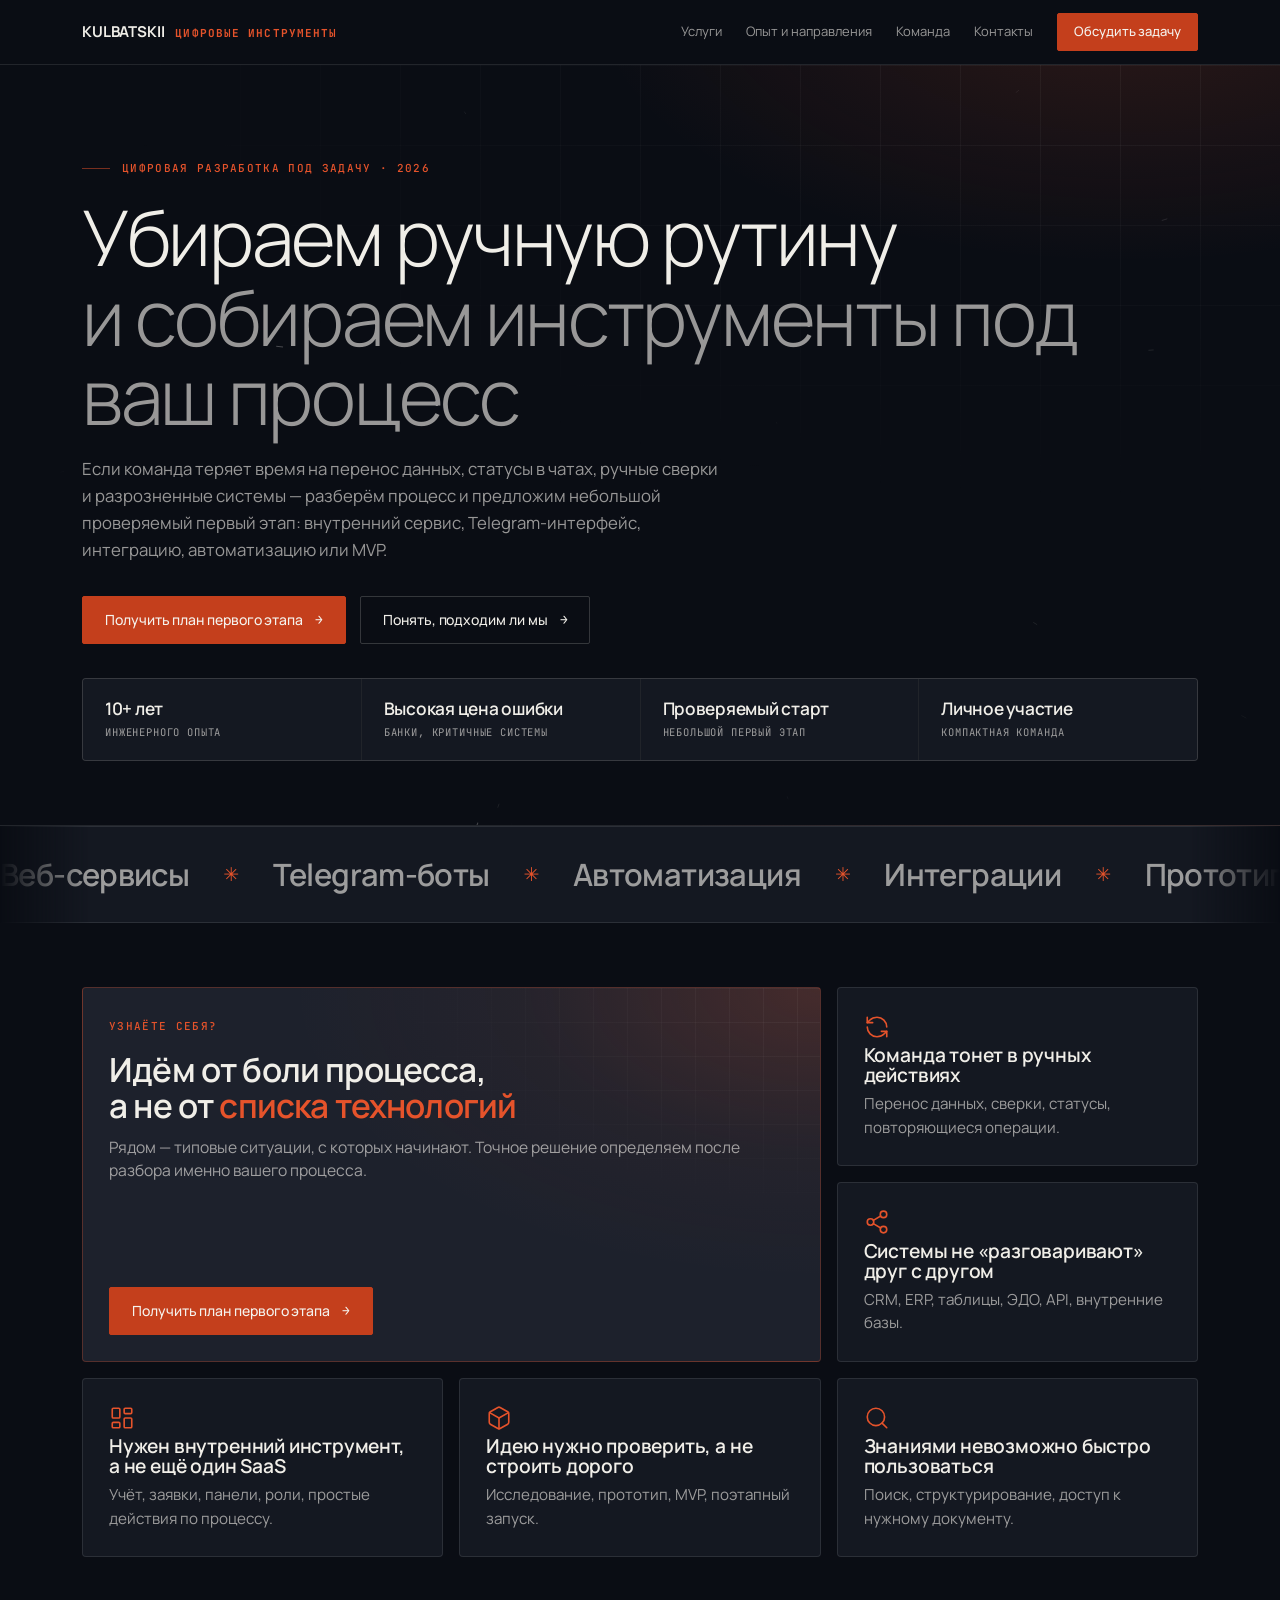
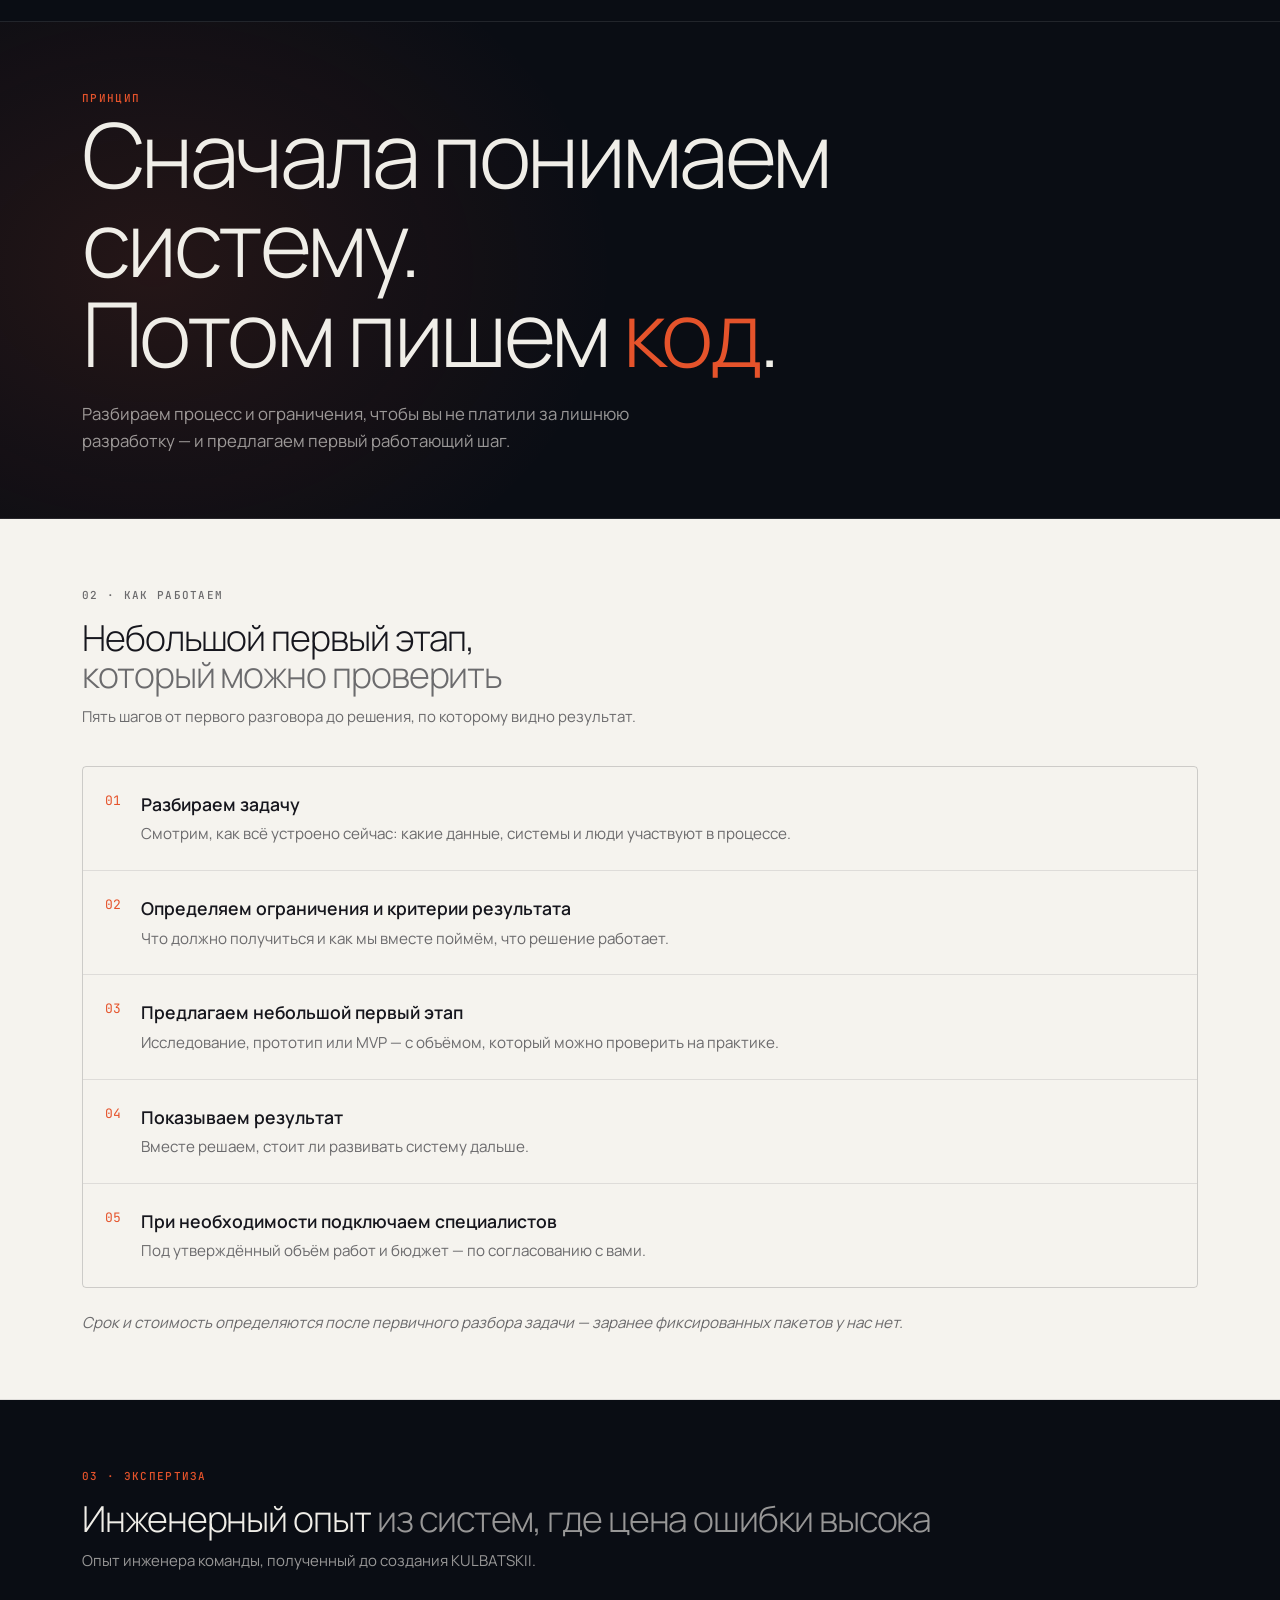
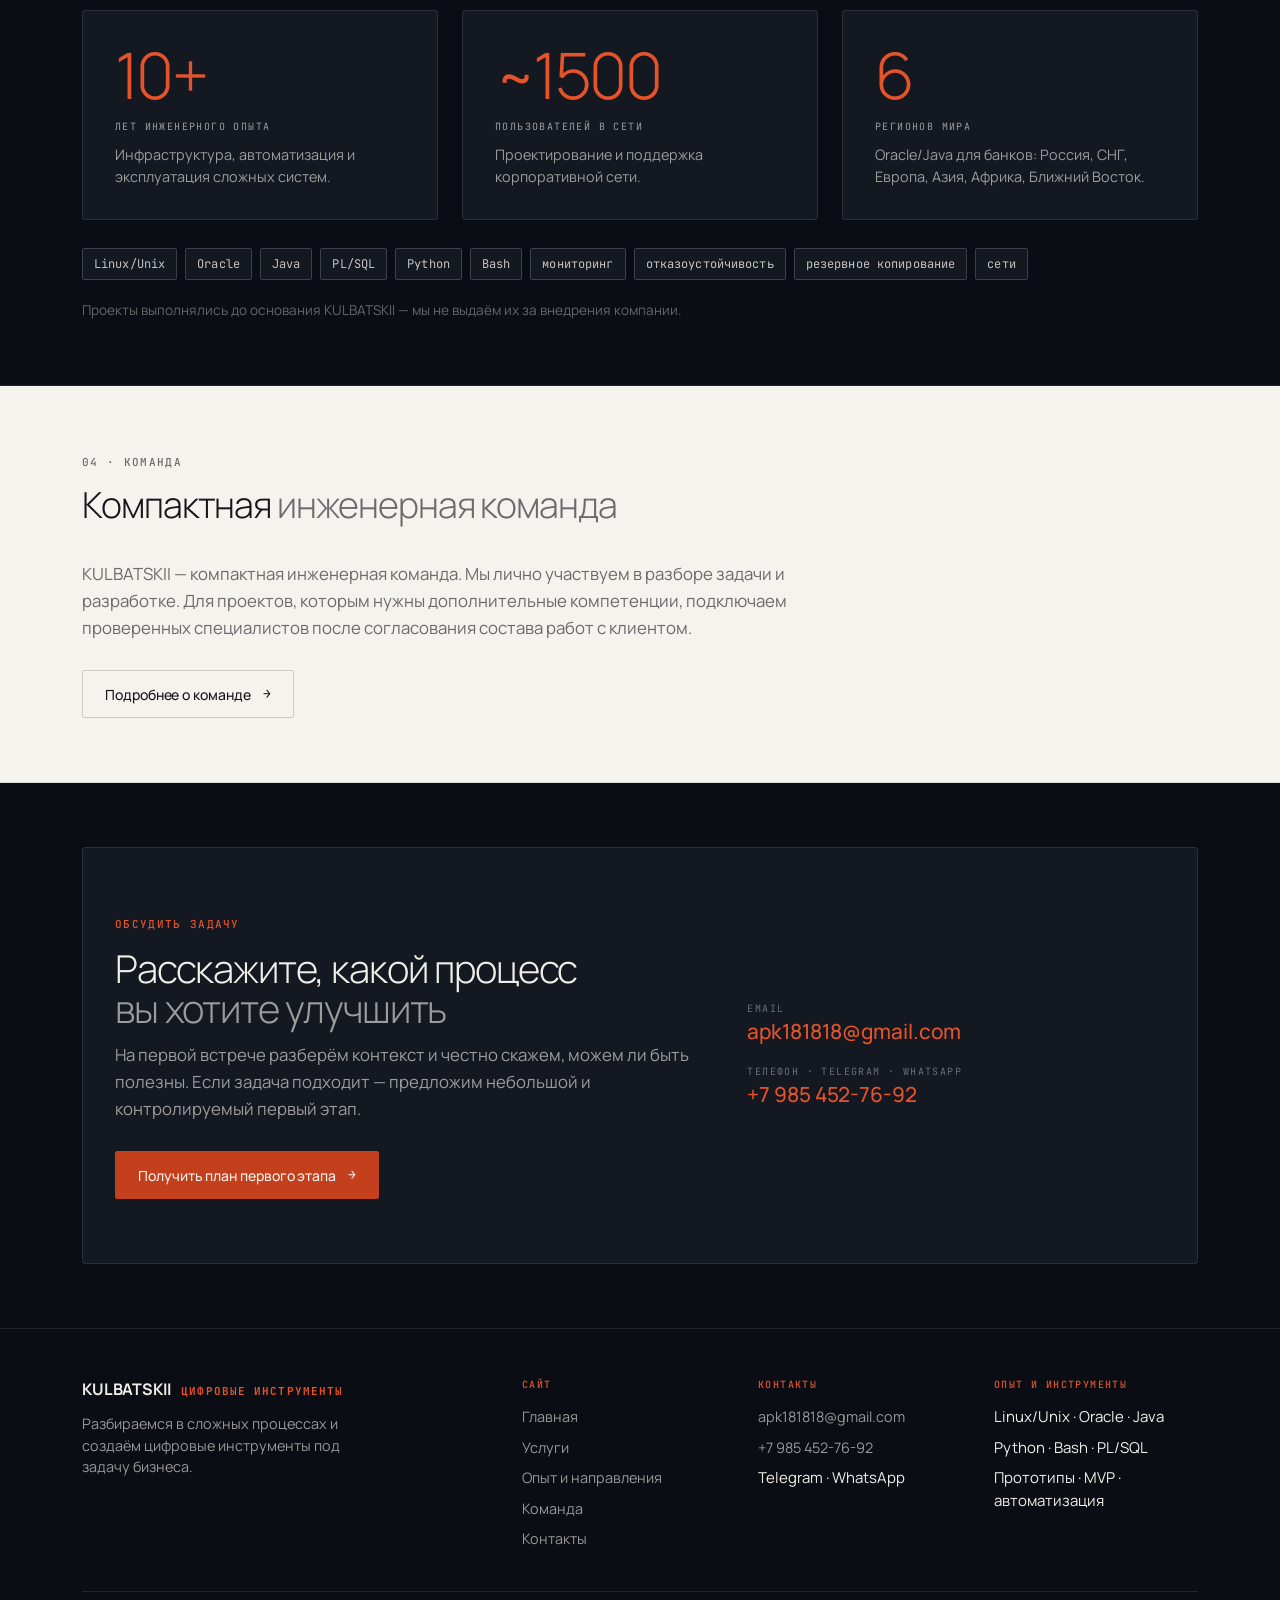
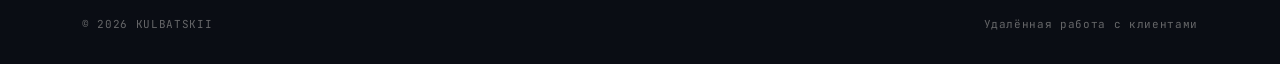
==== index.html @ ed7beef6 "Pain-first rewrite of home + guided contact form (report quick wins) Implements the "quick win" leve" ====
<!DOCTYPE html>
<html lang="ru">
<head>
<meta charset="UTF-8">
<meta name="viewport" content="width=device-width, initial-scale=1.0">
<link rel="icon" href="/favicon.svg" type="image/svg+xml">
<title>Главная · KULBATSKII</title>
<meta name="description" content="Разбираем сложные бизнес-процессы и создаём цифровые инструменты под задачу: веб-сервисы, боты, автоматизация, AI-функции. Начинаем с небольшого прототипа.">
<link rel="preconnect" href="https://fonts.googleapis.com">
<link rel="preconnect" href="https://fonts.gstatic.com" crossorigin>
<link href="https://fonts.googleapis.com/css2?family=Manrope:wght@200;300;400;500;600;700;800&family=JetBrains+Mono:wght@400;500;600&display=swap" rel="stylesheet">
<link rel="stylesheet" href="/css/main.css">
</head>
<body>

<nav class="ds-nav">
  <div class="wrap">
    <a href="/" class="ds-brand">KULBATSKII <span>ЦИФРОВЫЕ ИНСТРУМЕНТЫ</span></a>
    <button class="ds-nav-toggle" type="button" aria-expanded="false" aria-controls="ds-nav-links" aria-label="Открыть меню">
      <span></span><span></span><span></span>
    </button>
    <div class="ds-nav-links" id="ds-nav-links">
      <a href="/services">Услуги</a>
      <a href="/experience">Опыт и направления</a>
      <a href="/team">Команда</a>
      <a href="/contact">Контакты</a>
      <a href="/contact" class="btn btn-primary btn-sm no-arrow">Обсудить задачу</a>
    </div>
  </div>
</nav>

<main>

<header class="ds-hero">
  <div class="wrap">
    <span class="meta meta-line meta--accent">ЦИФРОВАЯ РАЗРАБОТКА ПОД ЗАДАЧУ · 2026</span>
    <h1 style="margin-top:20px;">Убираем ручную рутину<br><em>и собираем инструменты под ваш процесс</em></h1>
    <p class="lead" style="margin-top:20px;">Если команда теряет время на перенос данных, статусы в чатах, ручные сверки и разрозненные системы — разберём процесс и предложим небольшой проверяемый первый этап: внутренний сервис, Telegram-интерфейс, интеграцию, автоматизацию или MVP.</p>
    <div class="ds-demo" style="margin-top:32px;">
      <a class="btn btn-primary" href="/contact">Получить план первого этапа</a>
      <a class="btn btn-ghost" href="/experience">Понять, подходим ли мы</a>
    </div>
    <div class="proof-strip">
      <div class="proof-item"><strong>10+ лет</strong><span>инженерного опыта</span></div>
      <div class="proof-item"><strong>Высокая цена ошибки</strong><span>банки, критичные системы</span></div>
      <div class="proof-item"><strong>Проверяемый старт</strong><span>небольшой первый этап</span></div>
      <div class="proof-item"><strong>Личное участие</strong><span>компактная команда</span></div>
    </div>
  </div>
</header>

<section class="marquee" aria-hidden="true">
  <div class="marquee-track">
    <span class="marquee-item">Веб-сервисы</span>
    <span class="marquee-item">Telegram-боты</span>
    <span class="marquee-item">Автоматизация</span>
    <span class="marquee-item">Интеграции</span>
    <span class="marquee-item">Прототипы</span>
    <span class="marquee-item">MVP</span>
    <span class="marquee-item">AI-функции</span>
    <span class="marquee-item">Поиск по данным</span>
    <span class="marquee-item">Веб-сервисы</span>
    <span class="marquee-item">Telegram-боты</span>
    <span class="marquee-item">Автоматизация</span>
    <span class="marquee-item">Интеграции</span>
    <span class="marquee-item">Прототипы</span>
    <span class="marquee-item">MVP</span>
    <span class="marquee-item">AI-функции</span>
    <span class="marquee-item">Поиск по данным</span>
  </div>
</section>

<section class="ds-block">
  <div class="wrap">
    <div class="bento">
      <div class="card card-feature bento-feature">
        <div>
          <span class="meta meta--accent">УЗНАЁТЕ СЕБЯ?</span>
          <h3 style="margin-top:16px;">Идём от боли процесса,<br>а не от <em>списка технологий</em></h3>
          <p class="card-lead">Рядом — типовые ситуации, с которых начинают. Точное решение определяем после разбора именно вашего процесса.</p>
        </div>
        <a class="btn btn-primary" href="/contact" style="align-self:flex-start;">Получить план первого этапа</a>
      </div>
      <div class="card">
        <span class="card-icon"><svg viewBox="0 0 24 24"><path d="M21 12a9 9 0 0 0-9-9 9.75 9.75 0 0 0-6.74 2.74L3 8"/><path d="M3 3v5h5"/><path d="M3 12a9 9 0 0 0 9 9 9.75 9.75 0 0 0 6.74-2.74L21 16"/><path d="M16 16h5v5"/></svg></span>
        <h3 style="margin:0 0 6px;">Команда тонет в ручных действиях</h3>
        <p style="color:var(--muted);font-size:.95rem;line-height:1.55;">Перенос данных, сверки, статусы, повторяющиеся операции.</p>
      </div>
      <div class="card">
        <span class="card-icon"><svg viewBox="0 0 24 24"><circle cx="18" cy="5" r="3"/><circle cx="6" cy="12" r="3"/><circle cx="18" cy="19" r="3"/><line x1="8.59" x2="15.42" y1="13.51" y2="17.49"/><line x1="15.41" x2="8.59" y1="6.51" y2="10.49"/></svg></span>
        <h3 style="margin:0 0 6px;">Системы не «разговаривают» друг с другом</h3>
        <p style="color:var(--muted);font-size:.95rem;line-height:1.55;">CRM, ERP, таблицы, ЭДО, API, внутренние базы.</p>
      </div>
      <div class="card">
        <span class="card-icon"><svg viewBox="0 0 24 24"><rect width="7" height="9" x="3" y="3" rx="1"/><rect width="7" height="5" x="14" y="3" rx="1"/><rect width="7" height="9" x="14" y="12" rx="1"/><rect width="7" height="5" x="3" y="16" rx="1"/></svg></span>
        <h3 style="margin:0 0 6px;">Нужен внутренний инструмент, а не ещё один SaaS</h3>
        <p style="color:var(--muted);font-size:.95rem;line-height:1.55;">Учёт, заявки, панели, роли, простые действия по процессу.</p>
      </div>
      <div class="card">
        <span class="card-icon"><svg viewBox="0 0 24 24"><path d="M21 8a2 2 0 0 0-1-1.73l-7-4a2 2 0 0 0-2 0l-7 4A2 2 0 0 0 3 8v8a2 2 0 0 0 1 1.73l7 4a2 2 0 0 0 2 0l7-4A2 2 0 0 0 21 16Z"/><path d="m3.3 7 8.7 5 8.7-5"/><path d="M12 22V12"/></svg></span>
        <h3 style="margin:0 0 6px;">Идею нужно проверить, а не строить дорого</h3>
        <p style="color:var(--muted);font-size:.95rem;line-height:1.55;">Исследование, прототип, MVP, поэтапный запуск.</p>
      </div>
      <div class="card">
        <span class="card-icon"><svg viewBox="0 0 24 24"><circle cx="11" cy="11" r="8"/><path d="m21 21-4.3-4.3"/></svg></span>
        <h3 style="margin:0 0 6px;">Знаниями невозможно быстро пользоваться</h3>
        <p style="color:var(--muted);font-size:.95rem;line-height:1.55;">Поиск, структурирование, доступ к нужному документу.</p>
      </div>
    </div>
  </div>
</section>

<section class="ds-block statement">
  <div class="wrap">
    <span class="meta meta--accent">ПРИНЦИП</span>
    <h2>Сначала понимаем систему.<br>Потом пишем <em>код</em>.</h2>
    <p class="statement-sub">Разбираем процесс и ограничения, чтобы вы не платили за лишнюю разработку — и предлагаем первый работающий шаг.</p>
  </div>
</section>

<section class="ds-block section-paper">
  <div class="wrap">
    <div class="ds-block-head">
      <span class="meta meta--accent">02 · КАК РАБОТАЕМ</span>
      <h2>Небольшой первый этап,<br><em>который можно проверить</em></h2>
      <p>Пять шагов от первого разговора до решения, по которому видно результат.</p>
    </div>
    <div class="row-list">
      <div class="row row--desc">
        <span class="row-idx">01</span>
        <div class="row-body">
          <span class="row-title">Разбираем задачу</span>
          <span class="row-sub">Смотрим, как всё устроено сейчас: какие данные, системы и люди участвуют в процессе.</span>
        </div>
      </div>
      <div class="row row--desc">
        <span class="row-idx">02</span>
        <div class="row-body">
          <span class="row-title">Определяем ограничения и критерии результата</span>
          <span class="row-sub">Что должно получиться и как мы вместе поймём, что решение работает.</span>
        </div>
      </div>
      <div class="row row--desc">
        <span class="row-idx">03</span>
        <div class="row-body">
          <span class="row-title">Предлагаем небольшой первый этап</span>
          <span class="row-sub">Исследование, прототип или MVP — с объёмом, который можно проверить на практике.</span>
        </div>
      </div>
      <div class="row row--desc">
        <span class="row-idx">04</span>
        <div class="row-body">
          <span class="row-title">Показываем результат</span>
          <span class="row-sub">Вместе решаем, стоит ли развивать систему дальше.</span>
        </div>
      </div>
      <div class="row row--desc">
        <span class="row-idx">05</span>
        <div class="row-body">
          <span class="row-title">При необходимости подключаем специалистов</span>
          <span class="row-sub">Под утверждённый объём работ и бюджет — по согласованию с вами.</span>
        </div>
      </div>
    </div>
    <p style="margin-top:24px;color:var(--muted-dark);font-size:.95rem;font-style:italic;">Срок и стоимость определяются после первичного разбора задачи — заранее фиксированных пакетов у нас нет.</p>
  </div>
</section>

<section class="ds-block" id="expertise">
  <div class="wrap">
    <div class="ds-block-head">
      <span class="meta meta--accent">03 · ЭКСПЕРТИЗА</span>
      <h2>Инженерный опыт <em>из систем, где цена ошибки высока</em></h2>
      <p>Опыт инженера команды, полученный до создания KULBATSKII.</p>
    </div>
    <div class="stat-grid">
      <div class="stat-card">
        <div class="stat-value">10+</div>
        <div class="stat-label">ЛЕТ ИНЖЕНЕРНОГО ОПЫТА</div>
        <div class="stat-desc">Инфраструктура, автоматизация и эксплуатация сложных систем.</div>
      </div>
      <div class="stat-card">
        <div class="stat-value">~1500</div>
        <div class="stat-label">ПОЛЬЗОВАТЕЛЕЙ В СЕТИ</div>
        <div class="stat-desc">Проектирование и поддержка корпоративной сети.</div>
      </div>
      <div class="stat-card">
        <div class="stat-value">6</div>
        <div class="stat-label">РЕГИОНОВ МИРА</div>
        <div class="stat-desc">Oracle/Java для банков: Россия, СНГ, Европа, Азия, Африка, Ближний Восток.</div>
      </div>
    </div>
    <div class="tags" style="margin-top:28px;">
      <span class="tag">Linux/Unix</span>
      <span class="tag">Oracle</span>
      <span class="tag">Java</span>
      <span class="tag">PL/SQL</span>
      <span class="tag">Python</span>
      <span class="tag">Bash</span>
      <span class="tag">мониторинг</span>
      <span class="tag">отказоустойчивость</span>
      <span class="tag">резервное копирование</span>
      <span class="tag">сети</span>
    </div>
    <p style="margin-top:20px;color:var(--faint);font-size:.85rem;">Проекты выполнялись до основания KULBATSKII — мы не выдаём их за внедрения компании.</p>
  </div>
</section>

<section class="ds-block section-paper">
  <div class="wrap">
    <div class="ds-block-head">
      <span class="meta meta--accent">04 · КОМАНДА</span>
      <h2>Компактная <em>инженерная команда</em></h2>
    </div>
    <p class="lead" style="color:var(--muted-dark);max-width:720px;">KULBATSKII — компактная инженерная команда. Мы лично участвуем в разборе задачи и разработке. Для проектов, которым нужны дополнительные компетенции, подключаем проверенных специалистов после согласования состава работ с клиентом.</p>
    <div class="ds-demo" style="margin-top:28px;">
      <a class="btn btn-ghost" href="/team">Подробнее о команде</a>
    </div>
  </div>
</section>

<section class="ds-block">
  <div class="wrap">
    <div class="cta-band">
      <div>
        <span class="meta meta--accent">ОБСУДИТЬ ЗАДАЧУ</span>
        <h2 style="margin-top:14px;">Расскажите, какой процесс<br><em>вы хотите улучшить</em></h2>
        <p class="lead" style="margin-top:14px;">На первой встрече разберём контекст и честно скажем, можем ли быть полезны. Если задача подходит — предложим небольшой и контролируемый первый этап.</p>
        <div class="ds-demo" style="margin-top:28px;">
          <a class="btn btn-primary" href="/contact">Получить план первого этапа</a>
        </div>
      </div>
      <div class="cta-contacts">
        <div>
          <div class="cta-contact-label">EMAIL</div>
          <a href="mailto:apk181818@gmail.com" class="cta-contact-value">apk181818@gmail.com</a>
        </div>
        <div>
          <div class="cta-contact-label">ТЕЛЕФОН · TELEGRAM · WHATSAPP</div>
          <a href="tel:+79854527692" class="cta-contact-value">+7 985 452-76-92</a>
        </div>
      </div>
    </div>
  </div>
</section>

</main>

<footer class="ds-foot">
  <div class="wrap">
    <div class="foot-grid">
      <div>
        <div class="foot-brand-name">KULBATSKII <span>ЦИФРОВЫЕ ИНСТРУМЕНТЫ</span></div>
        <p class="foot-tag">Разбираемся в сложных процессах и создаём цифровые инструменты под задачу бизнеса.</p>
      </div>
      <div class="foot-col">
        <h4>Сайт</h4>
        <ul>
          <li><a href="/">Главная</a></li>
          <li><a href="/services">Услуги</a></li>
          <li><a href="/experience">Опыт и направления</a></li>
          <li><a href="/team">Команда</a></li>
          <li><a href="/contact">Контакты</a></li>
        </ul>
      </div>
      <div class="foot-col">
        <h4>Контакты</h4>
        <ul>
          <li><a href="mailto:apk181818@gmail.com">apk181818@gmail.com</a></li>
          <li><a href="tel:+79854527692">+7 985 452-76-92</a></li>
          <li>Telegram · WhatsApp</li>
        </ul>
      </div>
      <div class="foot-col">
        <h4>Опыт и инструменты</h4>
        <ul>
          <li>Linux/Unix · Oracle · Java</li>
          <li>Python · Bash · PL/SQL</li>
          <li>Прототипы · MVP · автоматизация</li>
        </ul>
      </div>
    </div>
    <div class="foot-bottom">
      <span>© 2026 KULBATSKII</span>
      <span>Удалённая работа с клиентами</span>
    </div>
  </div>
</footer>

<script src="/nav.js" defer></script>
<script src="/fx.js" defer></script>
</body>
</html>
---- css/main.css ----
/* =============================================================
   KULBATSKII — корпоративный сайт
   Полностью на дизайн-системе. Манропе / Vermillion / Dark-first.
   ============================================================= */

/* ---------- TOKENS ---------- */
:root {
  --ink:#0a0d14; --ink-2:#141821; --ink-3:#1d212c; --ink-4:#252a37;
  --paper:#f5f3ee; --paper-2:#ebe8e1; --paper-3:#dfdcd4;
  --line:rgba(245,243,238,0.10); --line-strong:rgba(245,243,238,0.18); --line-faint:rgba(245,243,238,0.05);
  --paper-line:rgba(22,22,29,0.10); --paper-line-strong:rgba(22,22,29,0.18); --paper-line-faint:rgba(22,22,29,0.05);
  --text:#f0eee8; --text-dark:#16161d;
  --muted:rgba(240,238,232,0.62); --muted-dark:rgba(22,22,29,0.62);
  --faint:rgba(240,238,232,0.40); --faint-dark:rgba(22,22,29,0.42);
  --accent:#e5532b; --accent-soft:rgba(229,83,43,0.10); --accent-line:rgba(229,83,43,0.28); --accent-strong:#c43f1c; --accent-strong-2:#a73012;
  --success:#4ade80; --warn:#fbbf24; --crit:#ef4444; --info:#60a5fa;
  --font-display:'Manrope',system-ui,-apple-system,sans-serif;
  --font-body:'Manrope',system-ui,-apple-system,sans-serif;
  --font-mono:'JetBrains Mono',ui-monospace,Menlo,monospace;
  --wrap:1180px; --gutter:32px; --radius:2px; --radius-lg:4px;
}

/* ---------- BASE ---------- */
*,*::before,*::after{box-sizing:border-box;}
html{scroll-behavior:smooth;}
body{margin:0;font-family:var(--font-body);font-size:15px;line-height:1.5;background:var(--ink);color:var(--text);-webkit-font-smoothing:antialiased;text-rendering:optimizeLegibility;overflow-x:clip;}
.wrap{width:100%;max-width:var(--wrap);margin:0 auto;padding:0 var(--gutter);}
@media (max-width:760px){:root{--gutter:22px;}}
a{color:inherit;}

/* ---------- TYPOGRAPHY ---------- */
h1,h2,h3{font-family:var(--font-display);letter-spacing:-0.03em;line-height:1.04;margin:0;}
h1{font-weight:300;font-size:clamp(40px,6vw,84px);}
h2{font-weight:300;font-size:clamp(28px,3.5vw,48px);}
h3{font-weight:600;font-size:1.2rem;letter-spacing:-0.01em;}
h1 em,h2 em{font-style:normal;color:var(--muted);}
.section-paper h1 em,.section-paper h2 em{color:var(--muted-dark);}
p{margin:0;}
.lead{font-size:1.05rem;line-height:1.6;color:var(--muted);max-width:640px;}
.section-paper .lead{color:var(--muted-dark);}
.meta{font-family:var(--font-mono);font-size:11px;font-weight:500;letter-spacing:0.12em;text-transform:uppercase;color:var(--muted);}
.section-paper .meta{color:var(--muted-dark);}
.meta--accent{color:var(--accent);}
.meta-line{display:inline-flex;align-items:center;gap:12px;}
.meta-line::before{content:"";width:28px;height:1px;background:currentColor;opacity:.5;}
.mono{font-family:var(--font-mono);}
code{font-family:var(--font-mono);font-size:0.85em;color:var(--accent);}

/* ---------- BUTTONS ---------- */
.btn{display:inline-flex;align-items:center;justify-content:center;gap:12px;height:48px;padding:0 22px;border-radius:var(--radius);font-family:var(--font-body);font-size:14px;font-weight:500;letter-spacing:-0.005em;border:1px solid transparent;cursor:pointer;text-decoration:none;transition:transform .18s,background .2s,border-color .2s,color .2s;white-space:nowrap;}
.btn::after{content:"→";font-family:var(--font-mono);font-size:13px;transition:transform .2s;}
.btn:hover::after{transform:translateX(3px);}
.btn.no-arrow::after{display:none;}
.btn-sm{height:38px;padding:0 16px;font-size:13px;}
.btn-primary{background:var(--accent-strong);color:var(--paper);border-color:var(--accent-strong);}
.btn-primary:hover{background:var(--accent-strong-2);border-color:var(--accent-strong-2);}
.btn-ghost{background:transparent;color:var(--text);border-color:var(--line-strong);}
.btn-ghost:hover{border-color:var(--text);}
.btn-ink{background:var(--ink-2);color:var(--text);border-color:var(--line-strong);}
.btn-ink:hover{background:var(--ink-3);}
.btn-text{background:transparent;color:var(--muted);border:0;height:auto;padding:0;font-weight:500;}
.btn-text:hover{color:var(--text);}
.section-paper .btn-ghost{color:var(--text-dark);border-color:var(--paper-line-strong);}
.section-paper .btn-ghost:hover{border-color:var(--text-dark);}
.section-paper .btn-text{color:var(--muted-dark);}
.section-paper .btn-text:hover{color:var(--text-dark);}

/* ---------- FORMS ---------- */
.form-field{display:flex;flex-direction:column;gap:8px;}
.form-field label{font-size:12px;letter-spacing:.02em;color:var(--muted);}
.section-paper .form-field label{color:var(--muted-dark);}
.form-field input,.form-field textarea{width:100%;padding:12px 0;background:transparent;border:0;border-bottom:1px solid var(--line-strong);color:var(--text);font-family:var(--font-display);font-size:1rem;}
.form-field textarea{min-height:90px;resize:vertical;}
.form-field input::placeholder,.form-field textarea::placeholder{color:var(--faint);}
.form-field input:focus,.form-field textarea:focus{outline:none;border-bottom-color:var(--accent);}
.section-paper .form-field input,.section-paper .form-field textarea{color:var(--text-dark);border-bottom-color:var(--paper-line-strong);}
.section-paper .form-field input::placeholder,.section-paper .form-field textarea::placeholder{color:var(--faint-dark);}
.form-grid{display:grid;grid-template-columns:1fr 1fr;gap:20px;}
.form-grid .full{grid-column:1/-1;}
@media (max-width:600px){.form-grid{grid-template-columns:1fr;}}
.consent{display:flex;gap:12px;align-items:flex-start;font-size:.85rem;line-height:1.5;color:var(--muted);cursor:pointer;}
.section-paper .consent{color:var(--muted-dark);}

/* ---------- COMPONENTS ---------- */
.card{border:1px solid var(--line);border-radius:var(--radius-lg);padding:26px;background:var(--ink-2);transition:border-color .2s,transform .2s;}
.card:hover{border-color:var(--accent-line);transform:translateY(-2px);}
.section-paper .card{border-color:var(--paper-line-strong);background:rgba(255,255,255,.5);}
@media (prefers-reduced-motion:reduce){.card:hover{transform:none;}}
.card-icon{display:inline-flex;color:var(--accent);}
.card-icon svg{width:26px;height:26px;fill:none;stroke:currentColor;stroke-width:1.5;stroke-linecap:round;stroke-linejoin:round;}
.status{display:inline-flex;align-items:center;gap:7px;font-family:var(--font-mono);font-size:11px;letter-spacing:.04em;}
.status::before{content:"";width:7px;height:7px;border-radius:50%;background:currentColor;}
.status.ok{color:var(--success);} .status.warn{color:var(--warn);} .status.crit{color:var(--crit);} .status.info{color:var(--info);}
.badge{display:inline-block;font-family:var(--font-mono);font-size:10px;letter-spacing:.08em;text-transform:uppercase;padding:4px 8px;border:1px solid var(--accent-line);color:var(--accent);border-radius:var(--radius);}
.section-paper .badge{color:var(--accent-strong);border-color:var(--accent-strong);}
.row{position:relative;display:grid;grid-template-columns:auto 1fr auto;align-items:center;gap:20px;padding:22px 18px;border-bottom:1px solid var(--line);transition:background .2s;}
.section-paper .row{border-bottom-color:var(--paper-line);}
.row:last-child{border-bottom:0;}
.row::before{content:"";position:absolute;left:0;top:0;bottom:0;width:2px;background:transparent;transition:background .2s;}
.row:hover{background:var(--accent-soft);}
.row:hover::before{background:var(--accent);}
.row-idx{font-family:var(--font-mono);font-size:13px;color:var(--accent);}
.row-title{font-family:var(--font-display);font-weight:600;font-size:1.1rem;}
.section-paper .row-title{color:var(--text-dark);}
.toast{padding:13px 18px;background:var(--ink-3);border:1px solid var(--line-strong);border-left:3px solid var(--accent);border-radius:var(--radius-lg);color:var(--text);font-size:.9rem;}
.toast.success{border-left-color:var(--success);} .toast.error{border-left-color:var(--crit);}

/* ---------- PAGE CHROME ---------- */
.ds-nav{position:sticky;top:0;z-index:50;background:var(--ink);border-bottom:1px solid var(--line);}
.ds-nav .wrap{position:relative;display:flex;align-items:center;justify-content:space-between;height:64px;gap:24px;}
.ds-brand{font-family:var(--font-display);font-weight:700;font-size:15px;letter-spacing:-0.01em;text-decoration:none;color:var(--text);}
.ds-brand span{color:var(--accent);font-family:var(--font-mono);font-size:11px;margin-left:8px;letter-spacing:.1em;}
.ds-nav-links{display:flex;align-items:center;gap:24px;}
.ds-nav-links a:not(.btn){color:var(--muted);text-decoration:none;font-size:13px;transition:color .2s;}
.ds-nav-links a:not(.btn):hover,.ds-nav-links a.active{color:var(--text);}
.ds-nav-links a.active{color:var(--accent);}
.ds-nav-toggle{display:none;flex-direction:column;justify-content:center;gap:5px;width:32px;height:32px;padding:0;background:transparent;border:0;cursor:pointer;}
.ds-nav-toggle span{display:block;width:100%;height:2px;background:var(--text);border-radius:2px;transition:transform .2s,opacity .2s;}
.ds-nav-toggle[aria-expanded="true"] span:nth-child(1){transform:translateY(7px) rotate(45deg);}
.ds-nav-toggle[aria-expanded="true"] span:nth-child(2){opacity:0;}
.ds-nav-toggle[aria-expanded="true"] span:nth-child(3){transform:translateY(-7px) rotate(-45deg);}
@media (max-width:680px){
  .ds-nav-toggle{display:flex;}
  .ds-nav-links{display:none;position:absolute;top:100%;left:0;right:0;flex-direction:column;align-items:stretch;gap:0;background:var(--ink);border-bottom:1px solid var(--line);padding:8px var(--gutter) 20px;}
  .ds-nav-links.is-open{display:flex;}
  .ds-nav-links a{padding:14px 0;font-size:15px;border-bottom:1px solid var(--line-faint);}
  .ds-nav-links a.btn{margin-top:14px;width:100%;padding:0 16px;border-bottom:0;font-size:13px;}
}
a:focus-visible,button:focus-visible,.btn:focus-visible{outline:2px solid var(--accent);outline-offset:2px;}

.ds-hero{padding:88px 0 64px;border-bottom:1px solid var(--line);position:relative;overflow:hidden;background:radial-gradient(70% 60% at 88% -10%,rgba(229,83,43,0.16),transparent 60%);}
.section-paper.ds-hero{background:none;border-bottom-color:var(--paper-line);}
.ds-hero::before{content:"";position:absolute;inset:0;background-image:linear-gradient(to right,var(--line-faint) 1px,transparent 1px),linear-gradient(to bottom,var(--line-faint) 1px,transparent 1px);background-size:80px 80px;pointer-events:none;mask-image:radial-gradient(120% 90% at 85% 0%,black 0%,transparent 65%);-webkit-mask-image:radial-gradient(120% 90% at 85% 0%,black 0%,transparent 65%);}
.section-paper.ds-hero::before{background-image:linear-gradient(to right,var(--paper-line-faint) 1px,transparent 1px),linear-gradient(to bottom,var(--paper-line-faint) 1px,transparent 1px);}
.ds-hero .wrap{position:relative;z-index:1;}

.ds-block{padding:64px 0;border-bottom:1px solid var(--line);}
.section-paper.ds-block{background:var(--paper);color:var(--text-dark);border-bottom-color:var(--paper-line);}
.ds-block:last-of-type{border-bottom:0;}
.ds-block-head{margin-bottom:38px;}
.ds-block-head h2{font-size:clamp(24px,2.8vw,38px);margin-top:14px;}
.ds-block-head p{color:var(--muted);margin-top:12px;max-width:600px;}
.section-paper.ds-block .ds-block-head p{color:var(--muted-dark);}
.ds-label{font-family:var(--font-mono);font-size:11px;letter-spacing:.1em;text-transform:uppercase;color:var(--faint);margin:0 0 14px;}
.section-paper .ds-label{color:var(--faint-dark);}

.ds-demo{display:flex;flex-wrap:wrap;gap:14px;align-items:center;}
.ds-typeset>*{margin-bottom:16px;}
.ds-card-grid{display:grid;grid-template-columns:repeat(auto-fill,minmax(250px,1fr));gap:16px;}
.ds-card-grid-2{display:grid;grid-template-columns:repeat(auto-fill,minmax(320px,1fr));gap:20px;}

/* ---------- сайт-специфика (минимум сверх системы) ---------- */
.hero-badges{display:flex;flex-wrap:wrap;gap:10px;margin-top:32px;}
.tags{display:flex;flex-wrap:wrap;gap:8px;}
.tag{display:inline-flex;align-items:center;font-family:var(--font-mono);font-size:12px;letter-spacing:.01em;color:rgba(240,238,232,0.80);padding:6px 11px;border:1px solid var(--line-strong);border-radius:var(--radius);background:var(--ink-2);}
.section-paper .tag{color:rgba(22,22,29,0.72);border-color:var(--paper-line-strong);background:rgba(255,255,255,.45);}

/* ---------- motion: hero streaks + scroll reveal ---------- */
.fx-hero-canvas{position:absolute;inset:0;width:100%;height:100%;z-index:0;pointer-events:none;}
.fx .reveal{opacity:0;transform:translateY(16px);transition:opacity .6s ease-out,transform .6s ease-out;}
.fx .reveal.is-visible{opacity:1;transform:none;}
@media (prefers-reduced-motion:reduce){
  .fx .reveal{opacity:1!important;transform:none!important;transition:none!important;}
}

/* ---------- bento grid (разнокалиберные карточки) ---------- */
.bento{display:grid;grid-template-columns:repeat(3,1fr);gap:16px;grid-auto-flow:dense;}
@media (max-width:900px){.bento{grid-template-columns:repeat(2,1fr);}}
@media (max-width:560px){.bento{grid-template-columns:1fr;}}
.bento .card{margin:0;}
.bento-feature{grid-column:span 2;grid-row:span 2;}
@media (max-width:900px){.bento-feature{grid-column:1/-1;grid-row:auto;}}

.card-feature{position:relative;overflow:hidden;display:flex;flex-direction:column;justify-content:space-between;gap:24px;min-height:240px;
  background:radial-gradient(120% 130% at 100% 0%,rgba(229,83,43,0.20) 0%,rgba(229,83,43,0.04) 34%,transparent 60%),var(--ink-3);
  border-color:var(--accent-line);}
.card-feature::after{content:"";position:absolute;inset:0;background-image:linear-gradient(to right,var(--line-faint) 1px,transparent 1px),linear-gradient(to bottom,var(--line-faint) 1px,transparent 1px);background-size:34px 34px;mask-image:radial-gradient(90% 90% at 100% 0%,#000,transparent 70%);-webkit-mask-image:radial-gradient(90% 90% at 100% 0%,#000,transparent 70%);pointer-events:none;}
.card-feature>*{position:relative;z-index:1;}
.card-feature h3{font-family:var(--font-display);font-weight:600;font-size:clamp(24px,2.6vw,34px);letter-spacing:-0.025em;line-height:1.08;}
.card-feature h3 em{font-style:normal;color:var(--accent);}
.card-feature .card-lead{color:var(--muted);font-size:.98rem;line-height:1.5;margin-top:12px;}
.card-icon-lg svg{width:34px;height:34px;fill:none;stroke:var(--accent);stroke-width:1.4;stroke-linecap:round;stroke-linejoin:round;}

/* ---------- marquee (бегущая строка) ---------- */
.marquee{overflow:hidden;border-top:1px solid var(--line);border-bottom:1px solid var(--line);padding:24px 0;background:var(--ink-2);
  -webkit-mask-image:linear-gradient(90deg,transparent,#000 7%,#000 93%,transparent);mask-image:linear-gradient(90deg,transparent,#000 7%,#000 93%,transparent);}
.marquee-track{display:flex;align-items:center;width:max-content;animation:marquee 34s linear infinite;}
.marquee:hover .marquee-track{animation-play-state:paused;}
.marquee-item{display:inline-flex;align-items:center;gap:34px;padding-right:34px;font-family:var(--font-display);font-weight:600;font-size:clamp(20px,2.4vw,32px);letter-spacing:-0.02em;color:var(--muted);white-space:nowrap;}
.marquee-item::after{content:"✳";color:var(--accent);font-size:.62em;}
@keyframes marquee{to{transform:translateX(-50%);}}
@media (prefers-reduced-motion:reduce){.marquee-track{animation:none;}}

/* ---------- statement band (крупный акцент) ---------- */
.statement{position:relative;overflow:hidden;background:radial-gradient(60% 120% at 12% 50%,rgba(229,83,43,0.12),transparent 60%);}
.statement h2{font-family:var(--font-display);font-weight:300;font-size:clamp(38px,7vw,92px);letter-spacing:-0.04em;line-height:1.0;max-width:16ch;}
.statement h2 em{font-style:normal;color:var(--accent);}
.statement .meta{margin-bottom:22px;}
.statement-sub{color:var(--muted);font-size:1.05rem;line-height:1.55;max-width:560px;margin-top:24px;}

/* ---------- proof strip (доверие из правдивых фактов) ---------- */
.proof-strip{display:grid;grid-template-columns:repeat(4,1fr);gap:1px;margin-top:34px;background:var(--line);border:1px solid var(--line);border-radius:var(--radius-lg);overflow:hidden;}
@media (max-width:680px){.proof-strip{grid-template-columns:1fr 1fr;}}
.proof-item{background:var(--ink-2);padding:20px 22px;}
.proof-item strong{display:block;font-family:var(--font-display);font-weight:600;font-size:1.08rem;letter-spacing:-0.015em;color:var(--text);line-height:1.15;}
.proof-item span{display:block;margin-top:6px;font-family:var(--font-mono);font-size:10.5px;letter-spacing:.08em;text-transform:uppercase;color:var(--muted);}

/* ---------- select в форме (guided form) ---------- */
.form-field select{width:100%;padding:12px 24px 12px 0;background:transparent;border:0;border-bottom:1px solid var(--line-strong);color:var(--text);font-family:var(--font-display);font-size:1rem;cursor:pointer;
  -webkit-appearance:none;appearance:none;
  background-image:url("data:image/svg+xml,%3Csvg xmlns='http://www.w3.org/2000/svg' width='16' height='16' viewBox='0 0 24 24' fill='none' stroke='%23999' stroke-width='2' stroke-linecap='round' stroke-linejoin='round'%3E%3Cpath d='m6 9 6 6 6-6'/%3E%3C/svg%3E");background-repeat:no-repeat;background-position:right center;}
.form-field select:focus{outline:none;border-bottom-color:var(--accent);}
.form-field select option{background:var(--ink-2);color:var(--text);}
.section-paper .form-field select{color:var(--text-dark);border-bottom-color:var(--paper-line-strong);}
.section-paper .form-field select option{background:var(--paper);color:var(--text-dark);}
.row-list{border:1px solid var(--line);border-radius:var(--radius-lg);overflow:hidden;}
.section-paper .row-list{border-color:var(--paper-line-strong);}
.row--desc{grid-template-columns:auto 1fr;align-items:start;padding:24px 22px;}
.row--desc .row-body{display:flex;flex-direction:column;gap:6px;}
.row--desc .row-sub{color:var(--muted);font-size:.95rem;line-height:1.5;}
.section-paper .row--desc .row-sub{color:var(--muted-dark);}

.stat-grid{display:grid;grid-template-columns:repeat(3,1fr);gap:24px;}
@media (max-width:760px){.stat-grid{grid-template-columns:1fr;}}
.stat-card{padding:32px;background:var(--ink-2);border:1px solid var(--line);border-radius:var(--radius-lg);}
.section-paper .stat-card{background:rgba(255,255,255,.5);border-color:var(--paper-line-strong);}
.stat-value{font-family:var(--font-display);font-weight:300;font-size:64px;line-height:1;letter-spacing:-0.04em;color:var(--accent);}
.stat-label{font-family:var(--font-mono);font-size:10px;letter-spacing:.14em;text-transform:uppercase;color:var(--muted);margin-top:12px;}
.section-paper .stat-label{color:var(--muted-dark);}
.stat-desc{color:var(--muted);font-size:.9rem;line-height:1.5;margin-top:10px;}
.section-paper .stat-desc{color:var(--muted-dark);}

.cta-band{padding:64px var(--gutter);background:var(--ink-2);border:1px solid var(--line);border-radius:var(--radius-lg);display:grid;grid-template-columns:1.4fr 1fr;gap:48px;align-items:center;}
@media (max-width:760px){.cta-band{grid-template-columns:1fr;padding:40px 24px;}}
.cta-band h2{font-size:clamp(24px,3vw,40px);}
.cta-band .lead{margin-top:14px;}
.cta-contacts{display:flex;flex-direction:column;gap:16px;}
.cta-contact-label{font-family:var(--font-mono);font-size:10px;letter-spacing:.14em;text-transform:uppercase;color:var(--faint);}
.cta-contact-value{font-family:var(--font-display);font-weight:500;font-size:1.3rem;color:var(--accent);text-decoration:none;}
.cta-contact-value:hover{color:var(--accent-strong);}

.ds-foot{padding:48px 0 32px;border-top:1px solid var(--line);background:var(--ink);}
.foot-grid{display:grid;grid-template-columns:2fr 1fr 1fr 1fr;gap:32px;margin-bottom:32px;}
@media (max-width:760px){.foot-grid{grid-template-columns:1fr 1fr;}}
.foot-brand-name{font-family:var(--font-display);font-weight:700;font-size:16px;letter-spacing:-0.01em;}
.foot-brand-name span{color:var(--accent);font-family:var(--font-mono);font-size:11px;margin-left:8px;letter-spacing:.1em;}
.foot-tag{color:var(--muted);font-size:.9rem;line-height:1.5;margin-top:12px;max-width:280px;}
.foot-col h4{font-family:var(--font-mono);font-size:10px;letter-spacing:.14em;text-transform:uppercase;color:var(--accent);margin:0 0 14px;font-weight:500;}
.foot-col ul{list-style:none;padding:0;margin:0;}
.foot-col li{margin-bottom:8px;}
.foot-col a{color:var(--muted);text-decoration:none;font-size:.9rem;}
.foot-col a:hover{color:var(--text);}
.foot-bottom{padding-top:24px;border-top:1px solid var(--line);display:flex;justify-content:space-between;flex-wrap:wrap;gap:16px;font-family:var(--font-mono);font-size:11px;color:var(--faint);letter-spacing:.06em;}

.case-card{padding:32px;background:var(--ink-2);border:1px solid var(--line);border-radius:var(--radius-lg);display:grid;grid-template-columns:1fr 220px;gap:28px;}
@media (max-width:760px){.case-card{grid-template-columns:1fr;}}
.case-card h3{margin:14px 0 12px;font-size:1.4rem;font-weight:600;}
.case-card .case-desc{color:var(--muted);line-height:1.6;font-size:.95rem;}
.case-card .case-desc + .case-desc{margin-top:10px;}
.case-result{background:var(--ink-3);border-left:3px solid var(--accent);padding:20px;border-radius:var(--radius);align-self:start;}
.case-result-label{font-family:var(--font-mono);font-size:10px;letter-spacing:.14em;text-transform:uppercase;color:var(--faint);margin-bottom:8px;}
.case-result-value{font-family:var(--font-display);font-weight:500;font-size:1.2rem;line-height:1.3;color:var(--text);}

.member-card{padding:28px;background:var(--ink-2);border:1px solid var(--line);border-radius:var(--radius-lg);}
.member-name{font-family:var(--font-display);font-weight:600;font-size:1.3rem;letter-spacing:-0.01em;}
.member-role{font-family:var(--font-mono);font-size:11px;letter-spacing:.12em;text-transform:uppercase;color:var(--accent);margin-top:6px;}
.member-bio{color:var(--muted);font-size:.95rem;line-height:1.6;margin-top:16px;}
.member-bio strong{color:var(--text);font-weight:600;}

ul.list-bare{list-style:none;padding:0;margin:0;}
ul.list-bare li{position:relative;padding-left:22px;margin-bottom:10px;color:var(--muted);line-height:1.55;}
ul.list-bare li::before{content:"—";position:absolute;left:0;color:var(--accent);}
ul.list-bare li strong{color:var(--text);font-weight:600;}
.section-paper ul.list-bare li{color:var(--muted-dark);}
.section-paper ul.list-bare li strong{color:var(--text-dark);}
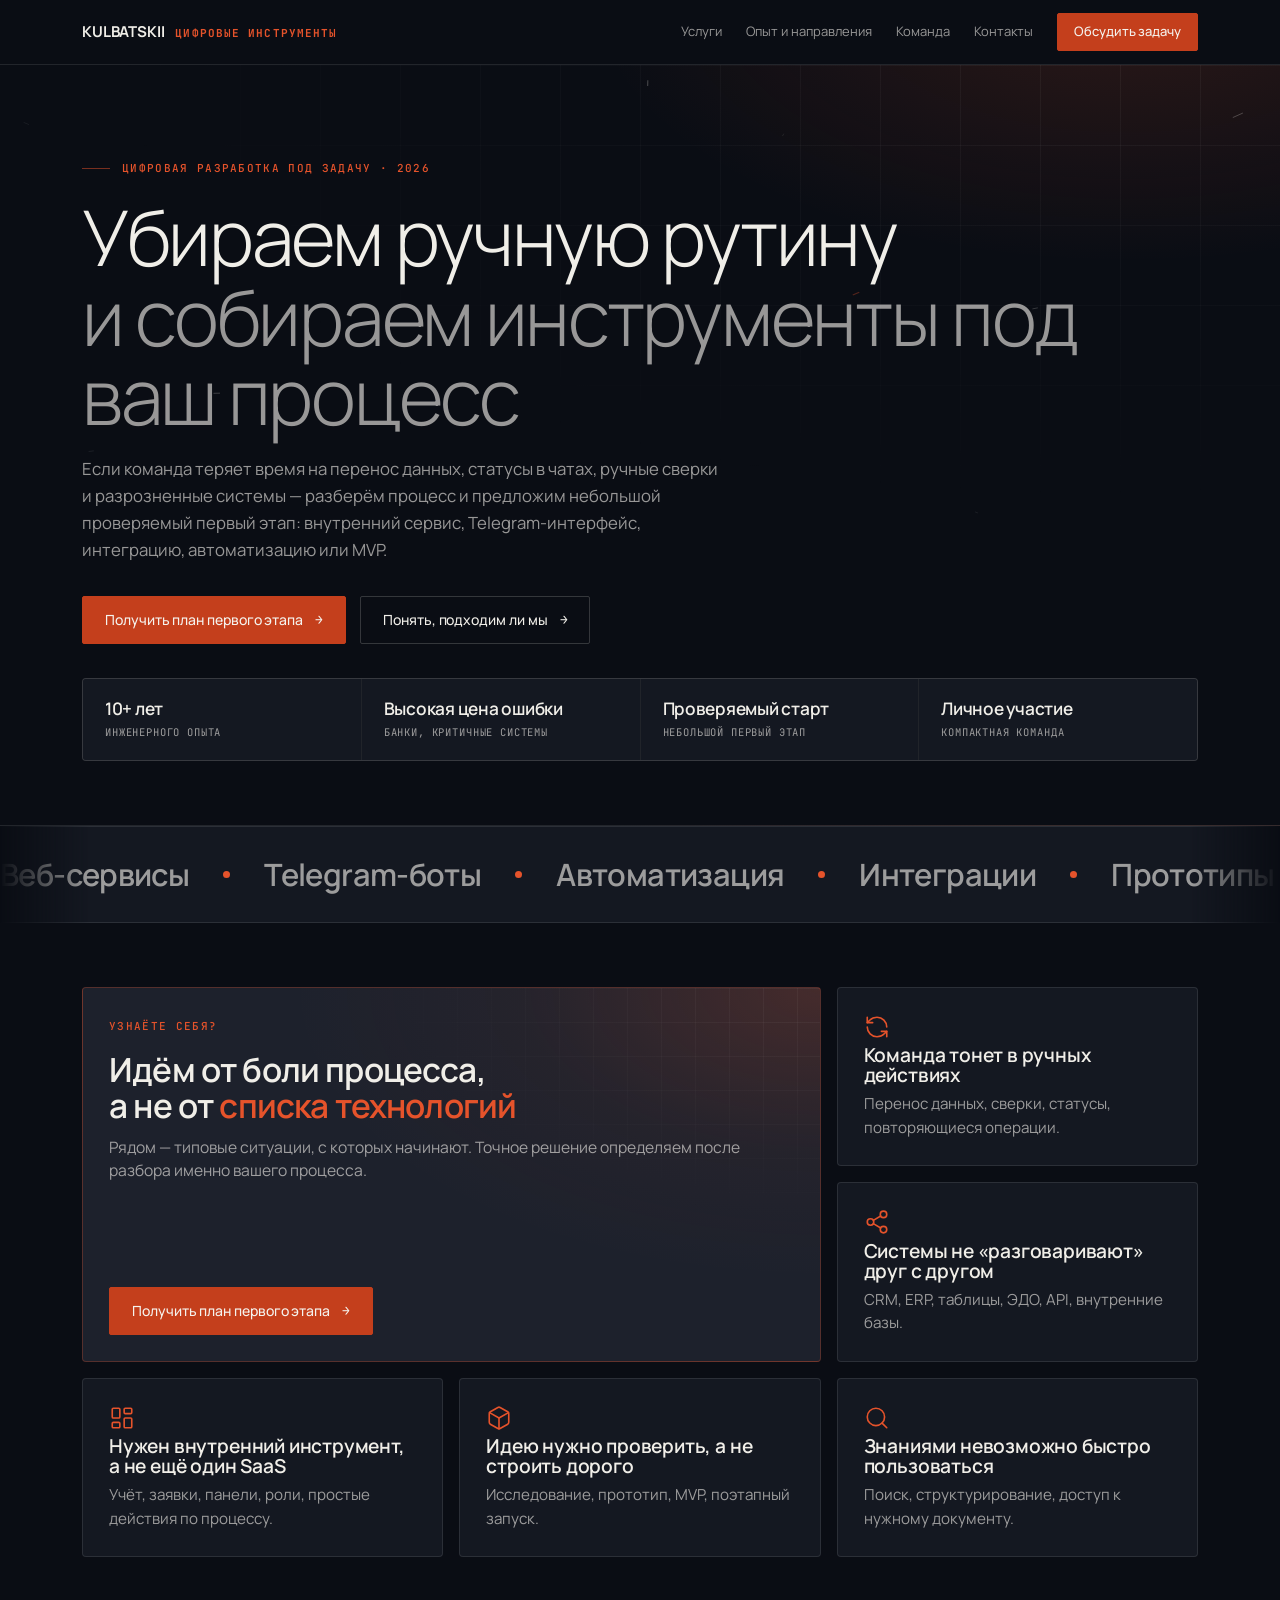
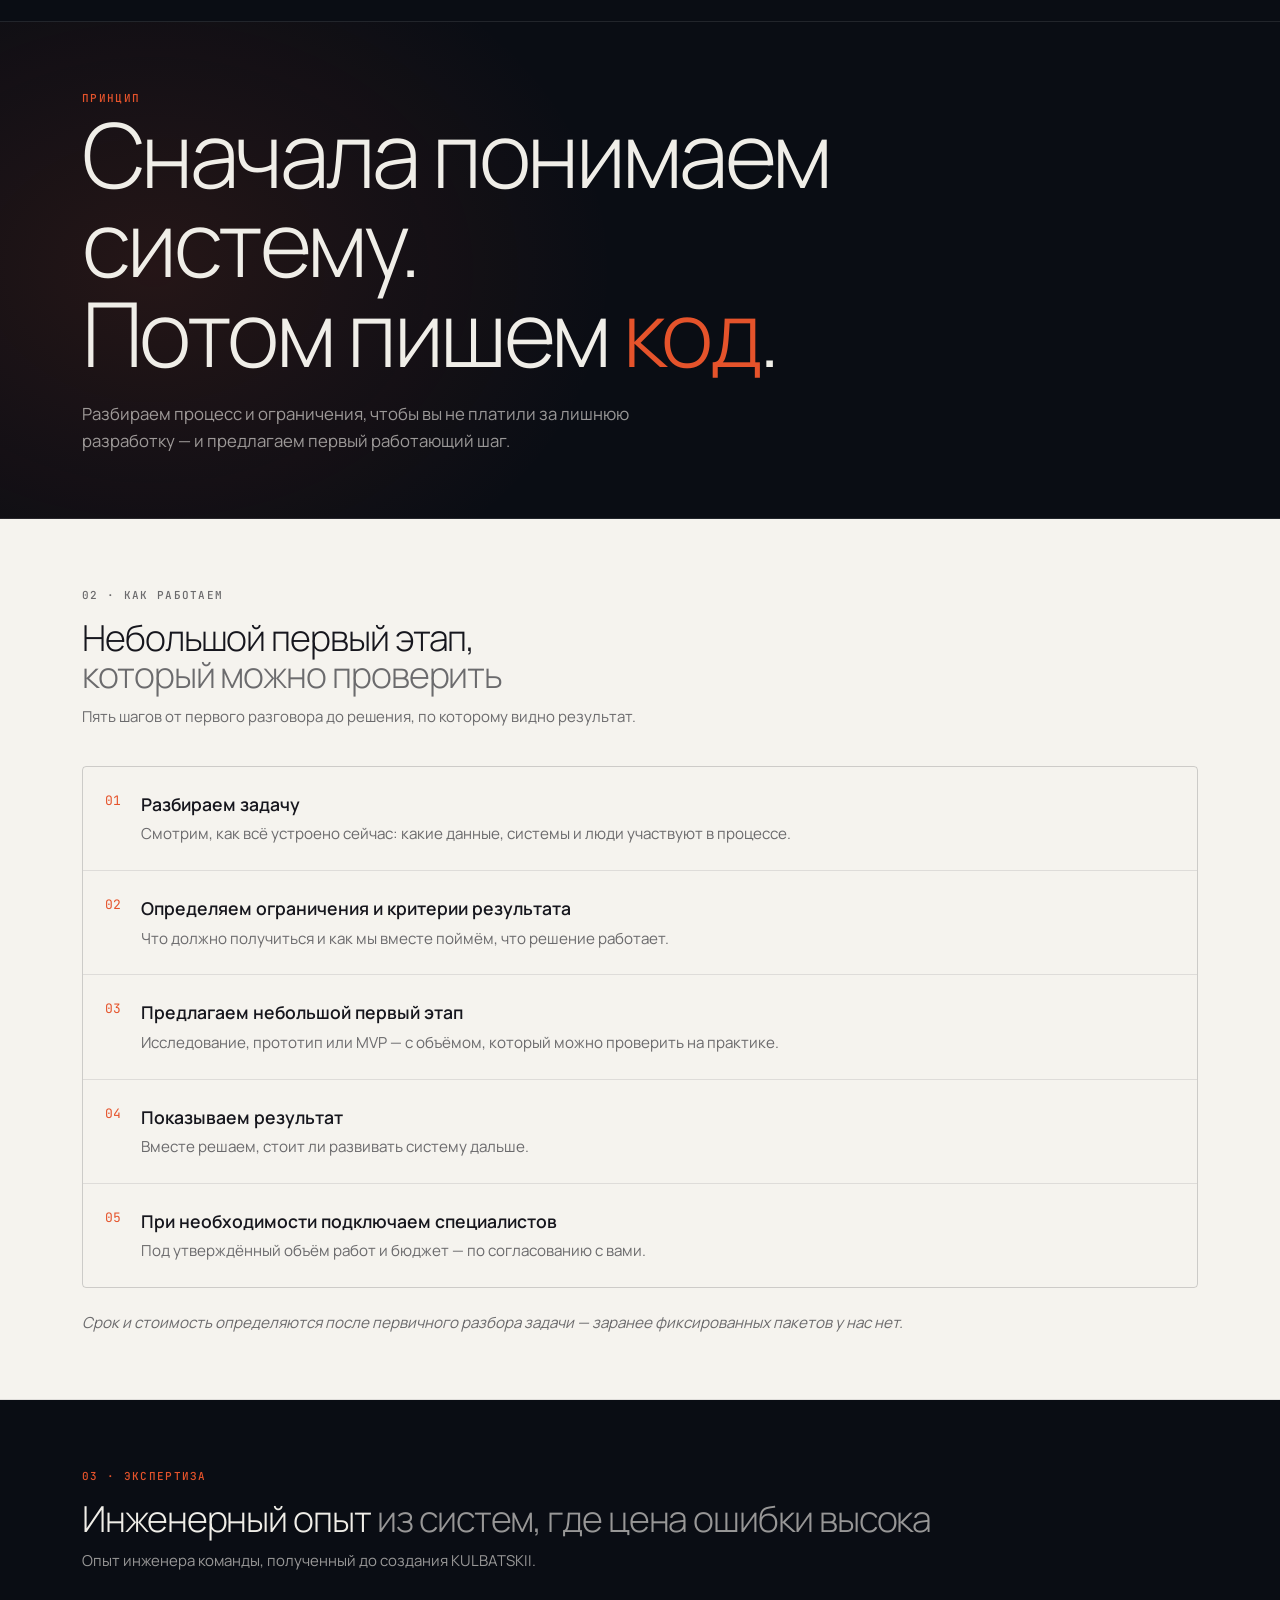
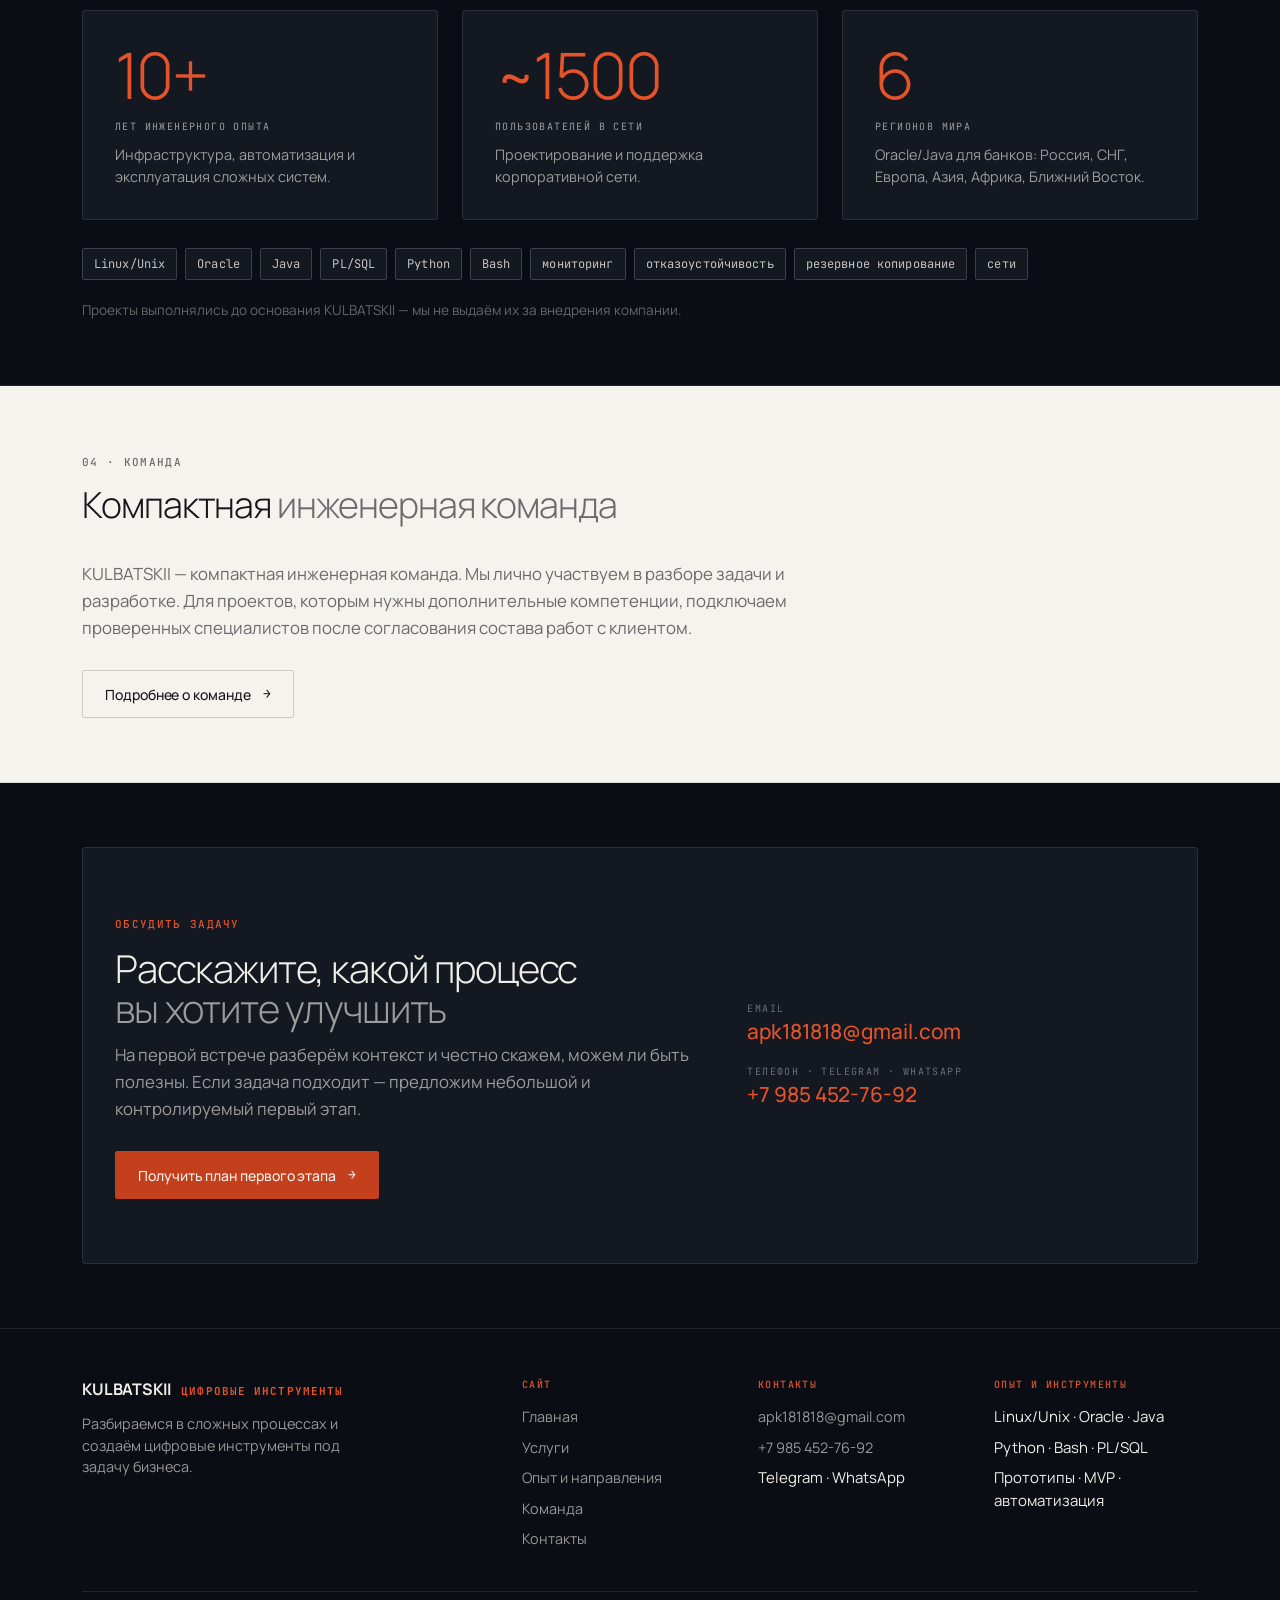
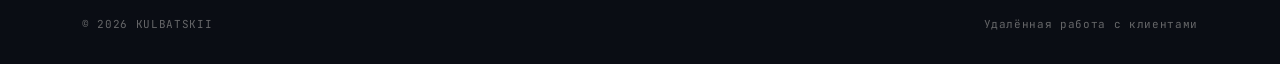
==== commit cdd23faa: "Fix horizontal overflow (page shift + scrollbar) on mobile Large headings — especially the hero h1 (" ====
--- a/index.html
+++ b/index.html
@@ -34,7 +34,7 @@
 <header class="ds-hero">
   <div class="wrap">
     <span class="meta meta-line meta--accent">ЦИФРОВАЯ РАЗРАБОТКА ПОД ЗАДАЧУ · 2026</span>
-    <h1 style="margin-top:20px;">Убираем ручную рутину<br><em>и собираем инструменты под ваш процесс</em></h1>
+    <h1 style="margin-top:20px;">Убираем ручную рутину <br><em>и собираем инструменты под ваш процесс</em></h1>
     <p class="lead" style="margin-top:20px;">Если команда теряет время на перенос данных, статусы в чатах, ручные сверки и разрозненные системы — разберём процесс и предложим небольшой проверяемый первый этап: внутренний сервис, Telegram-интерфейс, интеграцию, автоматизацию или MVP.</p>
     <div class="ds-demo" style="margin-top:32px;">
       <a class="btn btn-primary" href="/contact">Получить план первого этапа</a>
@@ -76,7 +76,7 @@
       <div class="card card-feature bento-feature">
         <div>
           <span class="meta meta--accent">УЗНАЁТЕ СЕБЯ?</span>
-          <h3 style="margin-top:16px;">Идём от боли процесса,<br>а не от <em>списка технологий</em></h3>
+          <h3 style="margin-top:16px;">Идём от боли процесса, <br>а не от <em>списка технологий</em></h3>
           <p class="card-lead">Рядом — типовые ситуации, с которых начинают. Точное решение определяем после разбора именно вашего процесса.</p>
         </div>
         <a class="btn btn-primary" href="/contact" style="align-self:flex-start;">Получить план первого этапа</a>
@@ -113,7 +113,7 @@
 <section class="ds-block statement">
   <div class="wrap">
     <span class="meta meta--accent">ПРИНЦИП</span>
-    <h2>Сначала понимаем систему.<br>Потом пишем <em>код</em>.</h2>
+    <h2>Сначала понимаем систему. <br>Потом пишем <em>код</em>.</h2>
     <p class="statement-sub">Разбираем процесс и ограничения, чтобы вы не платили за лишнюю разработку — и предлагаем первый работающий шаг.</p>
   </div>
 </section>
@@ -122,7 +122,7 @@
   <div class="wrap">
     <div class="ds-block-head">
       <span class="meta meta--accent">02 · КАК РАБОТАЕМ</span>
-      <h2>Небольшой первый этап,<br><em>который можно проверить</em></h2>
+      <h2>Небольшой первый этап, <br><em>который можно проверить</em></h2>
       <p>Пять шагов от первого разговора до решения, по которому видно результат.</p>
     </div>
     <div class="row-list">
@@ -224,7 +224,7 @@
     <div class="cta-band">
       <div>
         <span class="meta meta--accent">ОБСУДИТЬ ЗАДАЧУ</span>
-        <h2 style="margin-top:14px;">Расскажите, какой процесс<br><em>вы хотите улучшить</em></h2>
+        <h2 style="margin-top:14px;">Расскажите, какой процесс <br><em>вы хотите улучшить</em></h2>
         <p class="lead" style="margin-top:14px;">На первой встрече разберём контекст и честно скажем, можем ли быть полезны. Если задача подходит — предложим небольшой и контролируемый первый этап.</p>
         <div class="ds-demo" style="margin-top:28px;">
           <a class="btn btn-primary" href="/contact">Получить план первого этапа</a>
--- a/css/main.css
+++ b/css/main.css
@@ -22,14 +22,14 @@
 
 /* ---------- BASE ---------- */
 *,*::before,*::after{box-sizing:border-box;}
-html{scroll-behavior:smooth;}
-body{margin:0;font-family:var(--font-body);font-size:15px;line-height:1.5;background:var(--ink);color:var(--text);-webkit-font-smoothing:antialiased;text-rendering:optimizeLegibility;overflow-x:clip;}
+html{scroll-behavior:smooth;overflow-x:clip;}
+body{margin:0;font-family:var(--font-body);font-size:15px;line-height:1.5;background:var(--ink);color:var(--text);-webkit-font-smoothing:antialiased;text-rendering:optimizeLegibility;overflow-x:clip;max-width:100%;}
 .wrap{width:100%;max-width:var(--wrap);margin:0 auto;padding:0 var(--gutter);}
 @media (max-width:760px){:root{--gutter:22px;}}
 a{color:inherit;}
 
 /* ---------- TYPOGRAPHY ---------- */
-h1,h2,h3{font-family:var(--font-display);letter-spacing:-0.03em;line-height:1.04;margin:0;}
+h1,h2,h3{font-family:var(--font-display);letter-spacing:-0.03em;line-height:1.04;margin:0;overflow-wrap:break-word;}
 h1{font-weight:300;font-size:clamp(40px,6vw,84px);}
 h2{font-weight:300;font-size:clamp(28px,3.5vw,48px);}
 h3{font-weight:600;font-size:1.2rem;letter-spacing:-0.01em;}
@@ -45,6 +45,11 @@
 .meta-line::before{content:"";width:28px;height:1px;background:currentColor;opacity:.5;}
 .mono{font-family:var(--font-mono);}
 code{font-family:var(--font-mono);font-size:0.85em;color:var(--accent);}
+@media (max-width:600px){
+  h1{font-size:clamp(30px,8vw,40px);}
+  h1 br,h2 br{display:none;}
+  .statement h2{font-size:clamp(28px,8vw,44px);max-width:none;}
+}
 
 /* ---------- BUTTONS ---------- */
 .btn{display:inline-flex;align-items:center;justify-content:center;gap:12px;height:48px;padding:0 22px;border-radius:var(--radius);font-family:var(--font-body);font-size:14px;font-weight:500;letter-spacing:-0.005em;border:1px solid transparent;cursor:pointer;text-decoration:none;transition:transform .18s,background .2s,border-color .2s,color .2s;white-space:nowrap;}
@@ -187,7 +192,7 @@
 .marquee-track{display:flex;align-items:center;width:max-content;animation:marquee 34s linear infinite;}
 .marquee:hover .marquee-track{animation-play-state:paused;}
 .marquee-item{display:inline-flex;align-items:center;gap:34px;padding-right:34px;font-family:var(--font-display);font-weight:600;font-size:clamp(20px,2.4vw,32px);letter-spacing:-0.02em;color:var(--muted);white-space:nowrap;}
-.marquee-item::after{content:"✳";color:var(--accent);font-size:.62em;}
+.marquee-item::after{content:"";flex:none;width:7px;height:7px;border-radius:50%;background:var(--accent);}
 @keyframes marquee{to{transform:translateX(-50%);}}
 @media (prefers-reduced-motion:reduce){.marquee-track{animation:none;}}
 
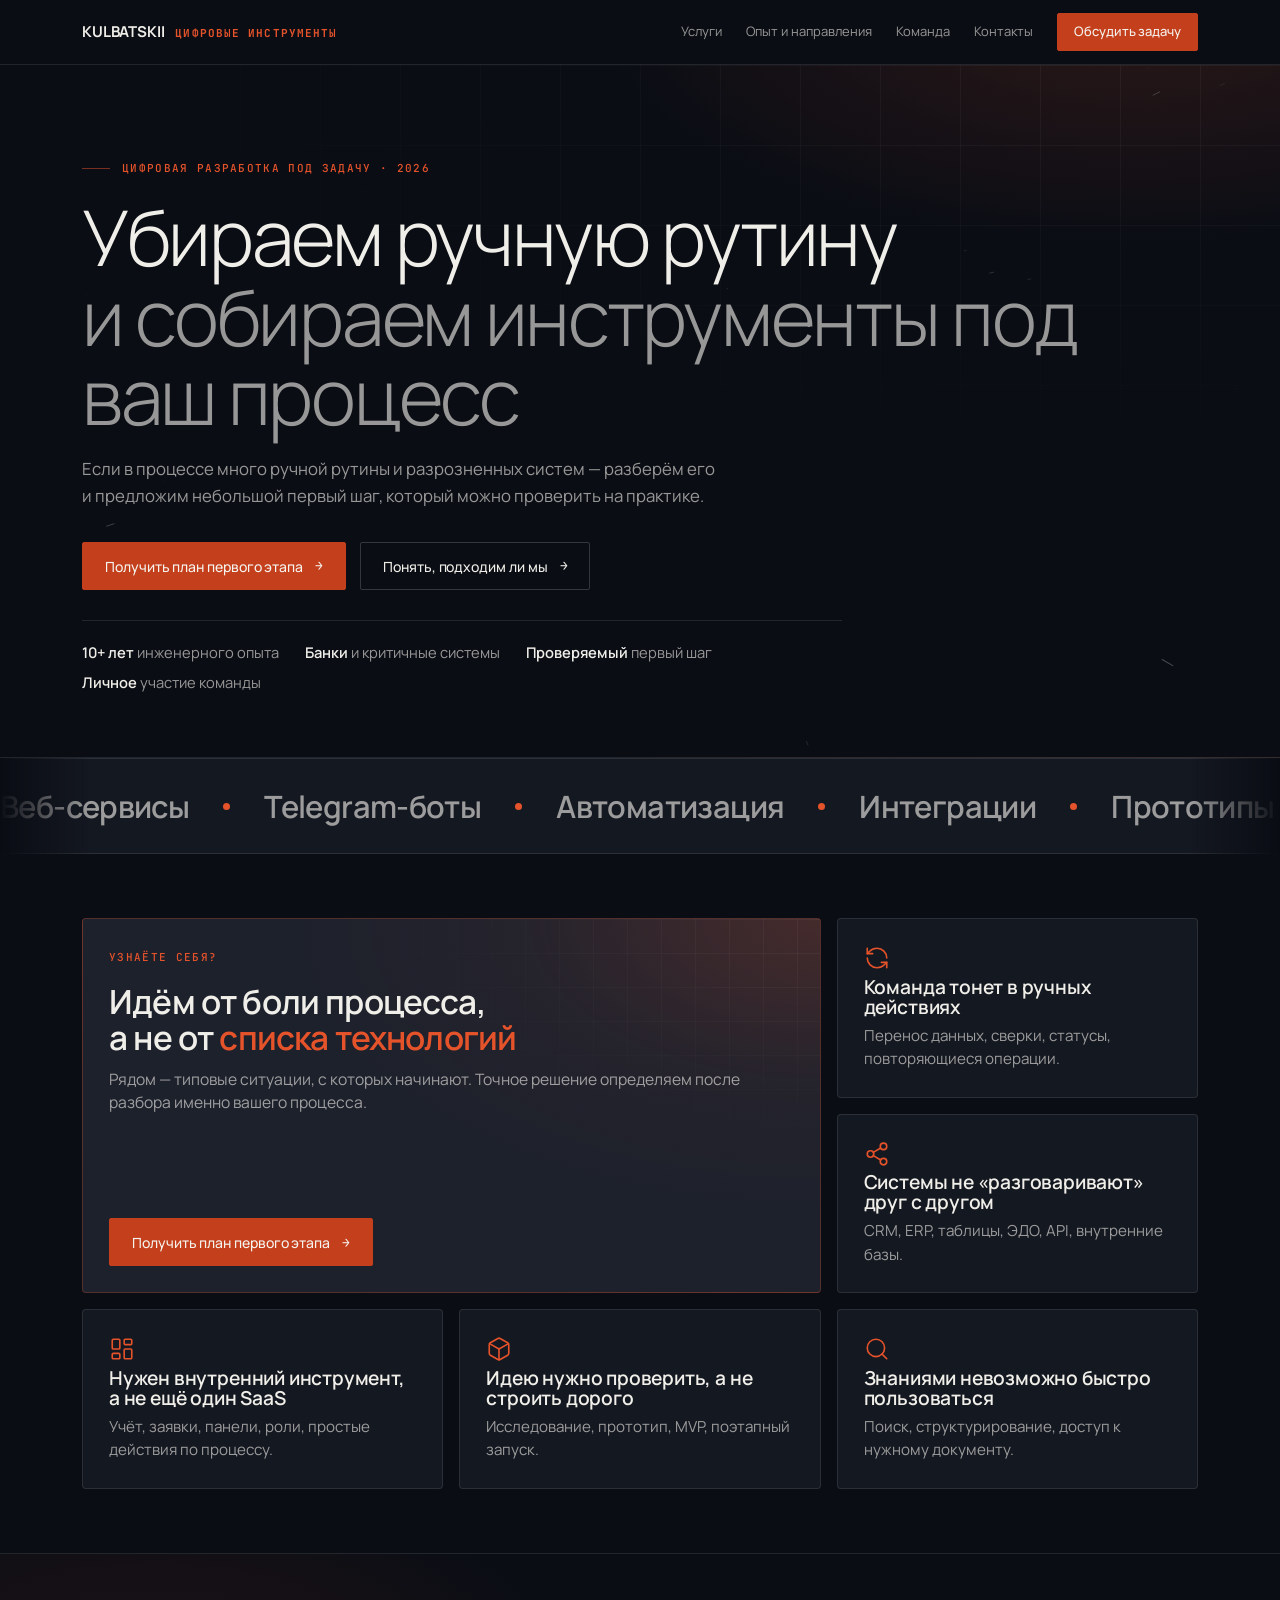
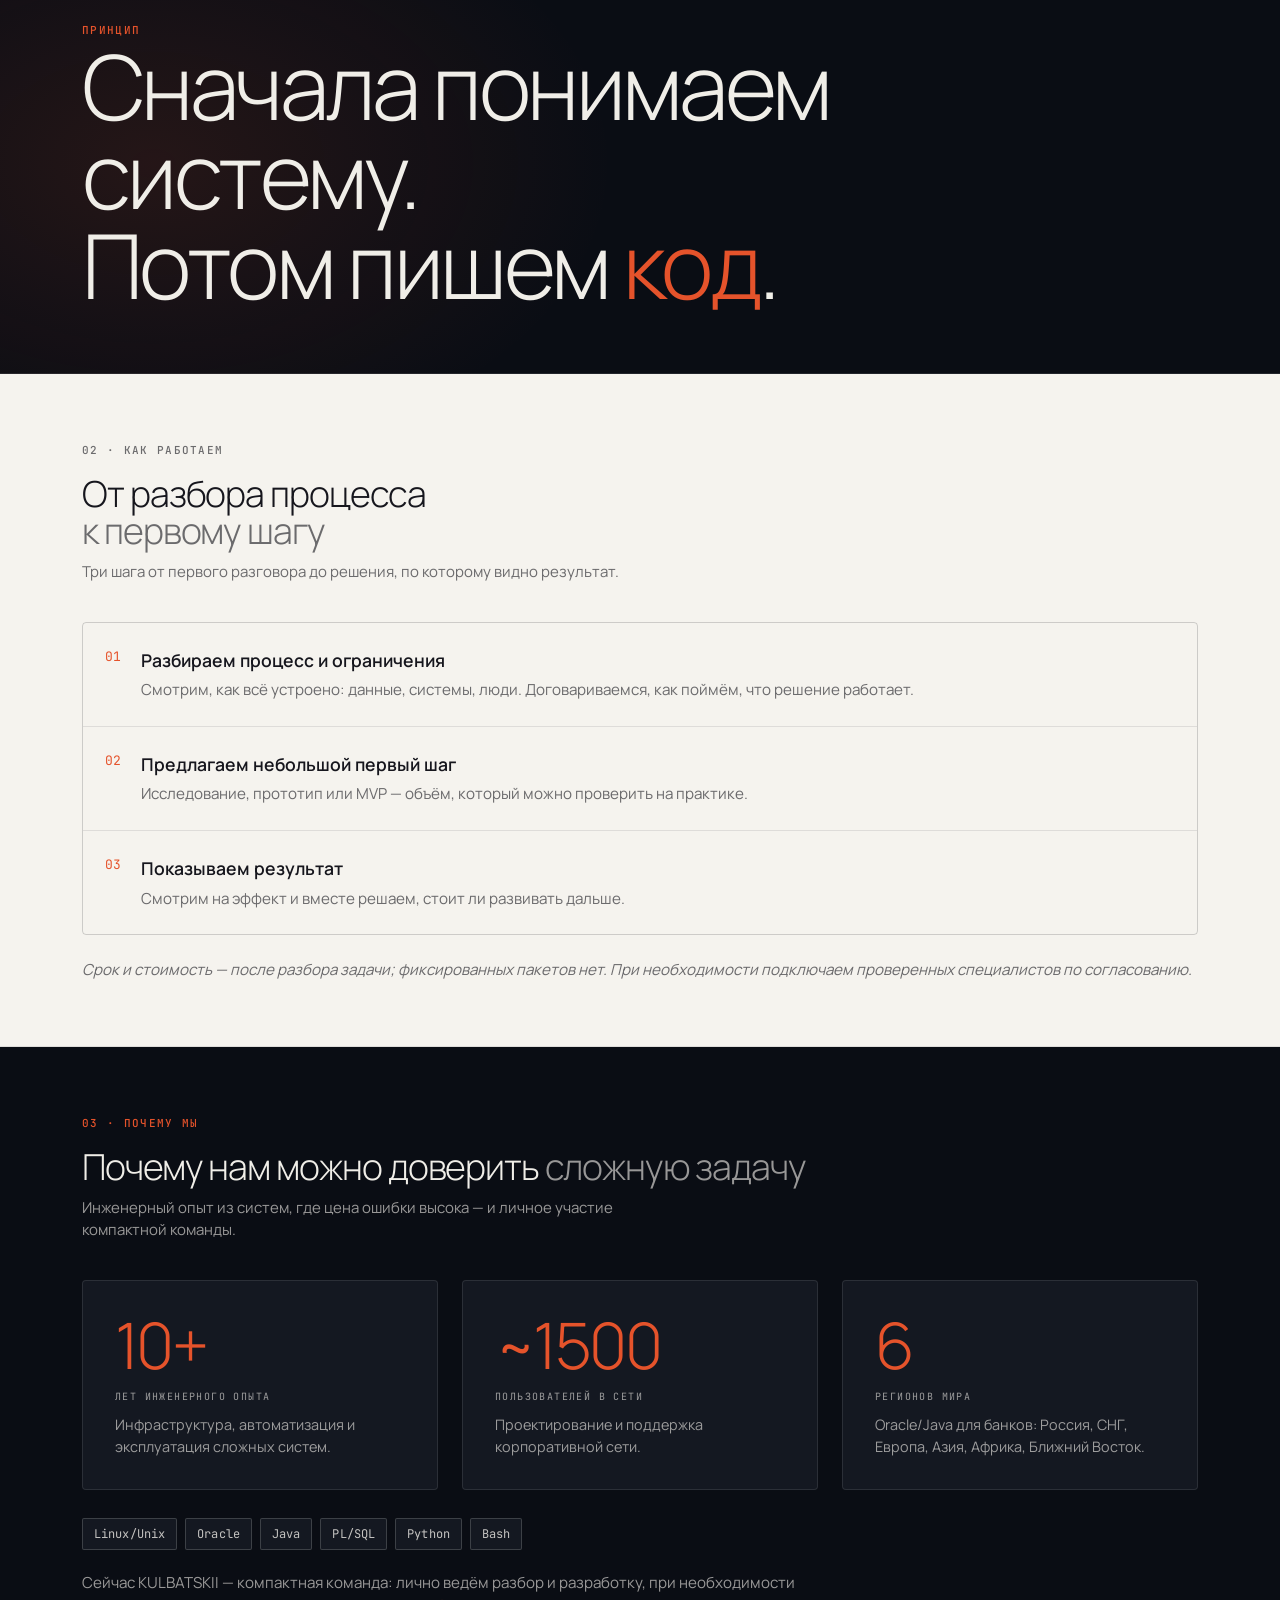
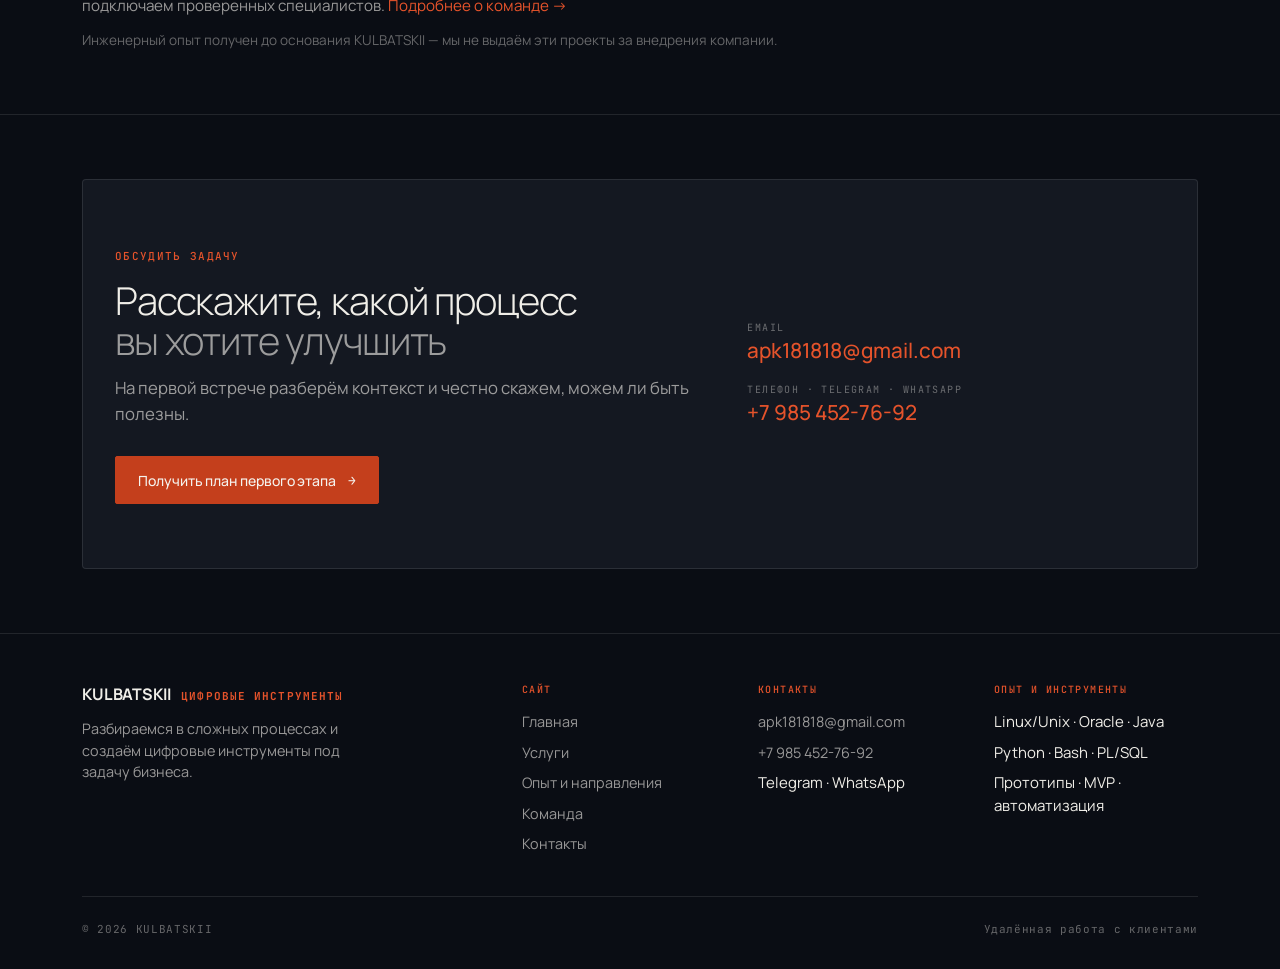
==== commit bf89bb7b: "Restructure home by priority: cut repetition, establish hierarchy Audit found the home had no priori" ====
--- a/index.html
+++ b/index.html
@@ -35,16 +35,16 @@
   <div class="wrap">
     <span class="meta meta-line meta--accent">ЦИФРОВАЯ РАЗРАБОТКА ПОД ЗАДАЧУ · 2026</span>
     <h1 style="margin-top:20px;">Убираем ручную рутину <br><em>и собираем инструменты под ваш процесс</em></h1>
-    <p class="lead" style="margin-top:20px;">Если команда теряет время на перенос данных, статусы в чатах, ручные сверки и разрозненные системы — разберём процесс и предложим небольшой проверяемый первый этап: внутренний сервис, Telegram-интерфейс, интеграцию, автоматизацию или MVP.</p>
+    <p class="lead" style="margin-top:20px;">Если в процессе много ручной рутины и разрозненных систем — разберём его и предложим небольшой первый шаг, который можно проверить на практике.</p>
     <div class="ds-demo" style="margin-top:32px;">
       <a class="btn btn-primary" href="/contact">Получить план первого этапа</a>
       <a class="btn btn-ghost" href="/experience">Понять, подходим ли мы</a>
     </div>
-    <div class="proof-strip">
-      <div class="proof-item"><strong>10+ лет</strong><span>инженерного опыта</span></div>
-      <div class="proof-item"><strong>Высокая цена ошибки</strong><span>банки, критичные системы</span></div>
-      <div class="proof-item"><strong>Проверяемый старт</strong><span>небольшой первый этап</span></div>
-      <div class="proof-item"><strong>Личное участие</strong><span>компактная команда</span></div>
+    <div class="proof-line">
+      <span><strong>10+ лет</strong> инженерного опыта</span>
+      <span><strong>Банки</strong> и критичные системы</span>
+      <span><strong>Проверяемый</strong> первый шаг</span>
+      <span><strong>Личное</strong> участие команды</span>
     </div>
   </div>
 </header>
@@ -114,7 +114,6 @@
   <div class="wrap">
     <span class="meta meta--accent">ПРИНЦИП</span>
     <h2>Сначала понимаем систему. <br>Потом пишем <em>код</em>.</h2>
-    <p class="statement-sub">Разбираем процесс и ограничения, чтобы вы не платили за лишнюю разработку — и предлагаем первый работающий шаг.</p>
   </div>
 </section>
 
@@ -122,56 +121,42 @@
   <div class="wrap">
     <div class="ds-block-head">
       <span class="meta meta--accent">02 · КАК РАБОТАЕМ</span>
-      <h2>Небольшой первый этап, <br><em>который можно проверить</em></h2>
-      <p>Пять шагов от первого разговора до решения, по которому видно результат.</p>
+      <h2>От разбора процесса <br><em>к первому шагу</em></h2>
+      <p>Три шага от первого разговора до решения, по которому видно результат.</p>
     </div>
     <div class="row-list">
       <div class="row row--desc">
         <span class="row-idx">01</span>
         <div class="row-body">
-          <span class="row-title">Разбираем задачу</span>
-          <span class="row-sub">Смотрим, как всё устроено сейчас: какие данные, системы и люди участвуют в процессе.</span>
+          <span class="row-title">Разбираем процесс и ограничения</span>
+          <span class="row-sub">Смотрим, как всё устроено: данные, системы, люди. Договариваемся, как поймём, что решение работает.</span>
         </div>
       </div>
       <div class="row row--desc">
         <span class="row-idx">02</span>
         <div class="row-body">
-          <span class="row-title">Определяем ограничения и критерии результата</span>
-          <span class="row-sub">Что должно получиться и как мы вместе поймём, что решение работает.</span>
+          <span class="row-title">Предлагаем небольшой первый шаг</span>
+          <span class="row-sub">Исследование, прототип или MVP — объём, который можно проверить на практике.</span>
         </div>
       </div>
       <div class="row row--desc">
         <span class="row-idx">03</span>
         <div class="row-body">
-          <span class="row-title">Предлагаем небольшой первый этап</span>
-          <span class="row-sub">Исследование, прототип или MVP — с объёмом, который можно проверить на практике.</span>
-        </div>
-      </div>
-      <div class="row row--desc">
-        <span class="row-idx">04</span>
-        <div class="row-body">
           <span class="row-title">Показываем результат</span>
-          <span class="row-sub">Вместе решаем, стоит ли развивать систему дальше.</span>
-        </div>
-      </div>
-      <div class="row row--desc">
-        <span class="row-idx">05</span>
-        <div class="row-body">
-          <span class="row-title">При необходимости подключаем специалистов</span>
-          <span class="row-sub">Под утверждённый объём работ и бюджет — по согласованию с вами.</span>
-        </div>
-      </div>
-    </div>
-    <p style="margin-top:24px;color:var(--muted-dark);font-size:.95rem;font-style:italic;">Срок и стоимость определяются после первичного разбора задачи — заранее фиксированных пакетов у нас нет.</p>
+          <span class="row-sub">Смотрим на эффект и вместе решаем, стоит ли развивать дальше.</span>
+        </div>
+      </div>
+    </div>
+    <p style="margin-top:24px;color:var(--muted-dark);font-size:.95rem;font-style:italic;">Срок и стоимость — после разбора задачи; фиксированных пакетов нет. При необходимости подключаем проверенных специалистов по согласованию.</p>
   </div>
 </section>
 
 <section class="ds-block" id="expertise">
   <div class="wrap">
     <div class="ds-block-head">
-      <span class="meta meta--accent">03 · ЭКСПЕРТИЗА</span>
-      <h2>Инженерный опыт <em>из систем, где цена ошибки высока</em></h2>
-      <p>Опыт инженера команды, полученный до создания KULBATSKII.</p>
+      <span class="meta meta--accent">03 · ПОЧЕМУ МЫ</span>
+      <h2>Почему нам можно доверить <em>сложную задачу</em></h2>
+      <p>Инженерный опыт из систем, где цена ошибки высока — и личное участие компактной команды.</p>
     </div>
     <div class="stat-grid">
       <div class="stat-card">
@@ -197,25 +182,9 @@
       <span class="tag">PL/SQL</span>
       <span class="tag">Python</span>
       <span class="tag">Bash</span>
-      <span class="tag">мониторинг</span>
-      <span class="tag">отказоустойчивость</span>
-      <span class="tag">резервное копирование</span>
-      <span class="tag">сети</span>
-    </div>
-    <p style="margin-top:20px;color:var(--faint);font-size:.85rem;">Проекты выполнялись до основания KULBATSKII — мы не выдаём их за внедрения компании.</p>
-  </div>
-</section>
-
-<section class="ds-block section-paper">
-  <div class="wrap">
-    <div class="ds-block-head">
-      <span class="meta meta--accent">04 · КОМАНДА</span>
-      <h2>Компактная <em>инженерная команда</em></h2>
-    </div>
-    <p class="lead" style="color:var(--muted-dark);max-width:720px;">KULBATSKII — компактная инженерная команда. Мы лично участвуем в разборе задачи и разработке. Для проектов, которым нужны дополнительные компетенции, подключаем проверенных специалистов после согласования состава работ с клиентом.</p>
-    <div class="ds-demo" style="margin-top:28px;">
-      <a class="btn btn-ghost" href="/team">Подробнее о команде</a>
-    </div>
+    </div>
+    <p style="margin-top:22px;color:var(--muted);font-size:.95rem;max-width:720px;">Сейчас KULBATSKII — компактная команда: лично ведём разбор и разработку, при необходимости подключаем проверенных специалистов. <a href="/team" style="color:var(--accent);text-decoration:none;">Подробнее о команде →</a></p>
+    <p style="margin-top:12px;color:var(--faint);font-size:.85rem;">Инженерный опыт получен до основания KULBATSKII — мы не выдаём эти проекты за внедрения компании.</p>
   </div>
 </section>
 
@@ -225,7 +194,7 @@
       <div>
         <span class="meta meta--accent">ОБСУДИТЬ ЗАДАЧУ</span>
         <h2 style="margin-top:14px;">Расскажите, какой процесс <br><em>вы хотите улучшить</em></h2>
-        <p class="lead" style="margin-top:14px;">На первой встрече разберём контекст и честно скажем, можем ли быть полезны. Если задача подходит — предложим небольшой и контролируемый первый этап.</p>
+        <p class="lead" style="margin-top:14px;">На первой встрече разберём контекст и честно скажем, можем ли быть полезны.</p>
         <div class="ds-demo" style="margin-top:28px;">
           <a class="btn btn-primary" href="/contact">Получить план первого этапа</a>
         </div>
--- a/css/main.css
+++ b/css/main.css
@@ -209,6 +209,9 @@
 .proof-item{background:var(--ink-2);padding:20px 22px;}
 .proof-item strong{display:block;font-family:var(--font-display);font-weight:600;font-size:1.08rem;letter-spacing:-0.015em;color:var(--text);line-height:1.15;}
 .proof-item span{display:block;margin-top:6px;font-family:var(--font-mono);font-size:10.5px;letter-spacing:.08em;text-transform:uppercase;color:var(--muted);}
+.proof-line{display:flex;flex-wrap:wrap;gap:8px 26px;margin-top:30px;padding-top:20px;border-top:1px solid var(--line);max-width:760px;}
+.proof-line span{font-size:.92rem;color:var(--muted);}
+.proof-line strong{color:var(--text);font-weight:600;}
 
 /* ---------- select в форме (guided form) ---------- */
 .form-field select{width:100%;padding:12px 24px 12px 0;background:transparent;border:0;border-bottom:1px solid var(--line-strong);color:var(--text);font-family:var(--font-display);font-size:1rem;cursor:pointer;
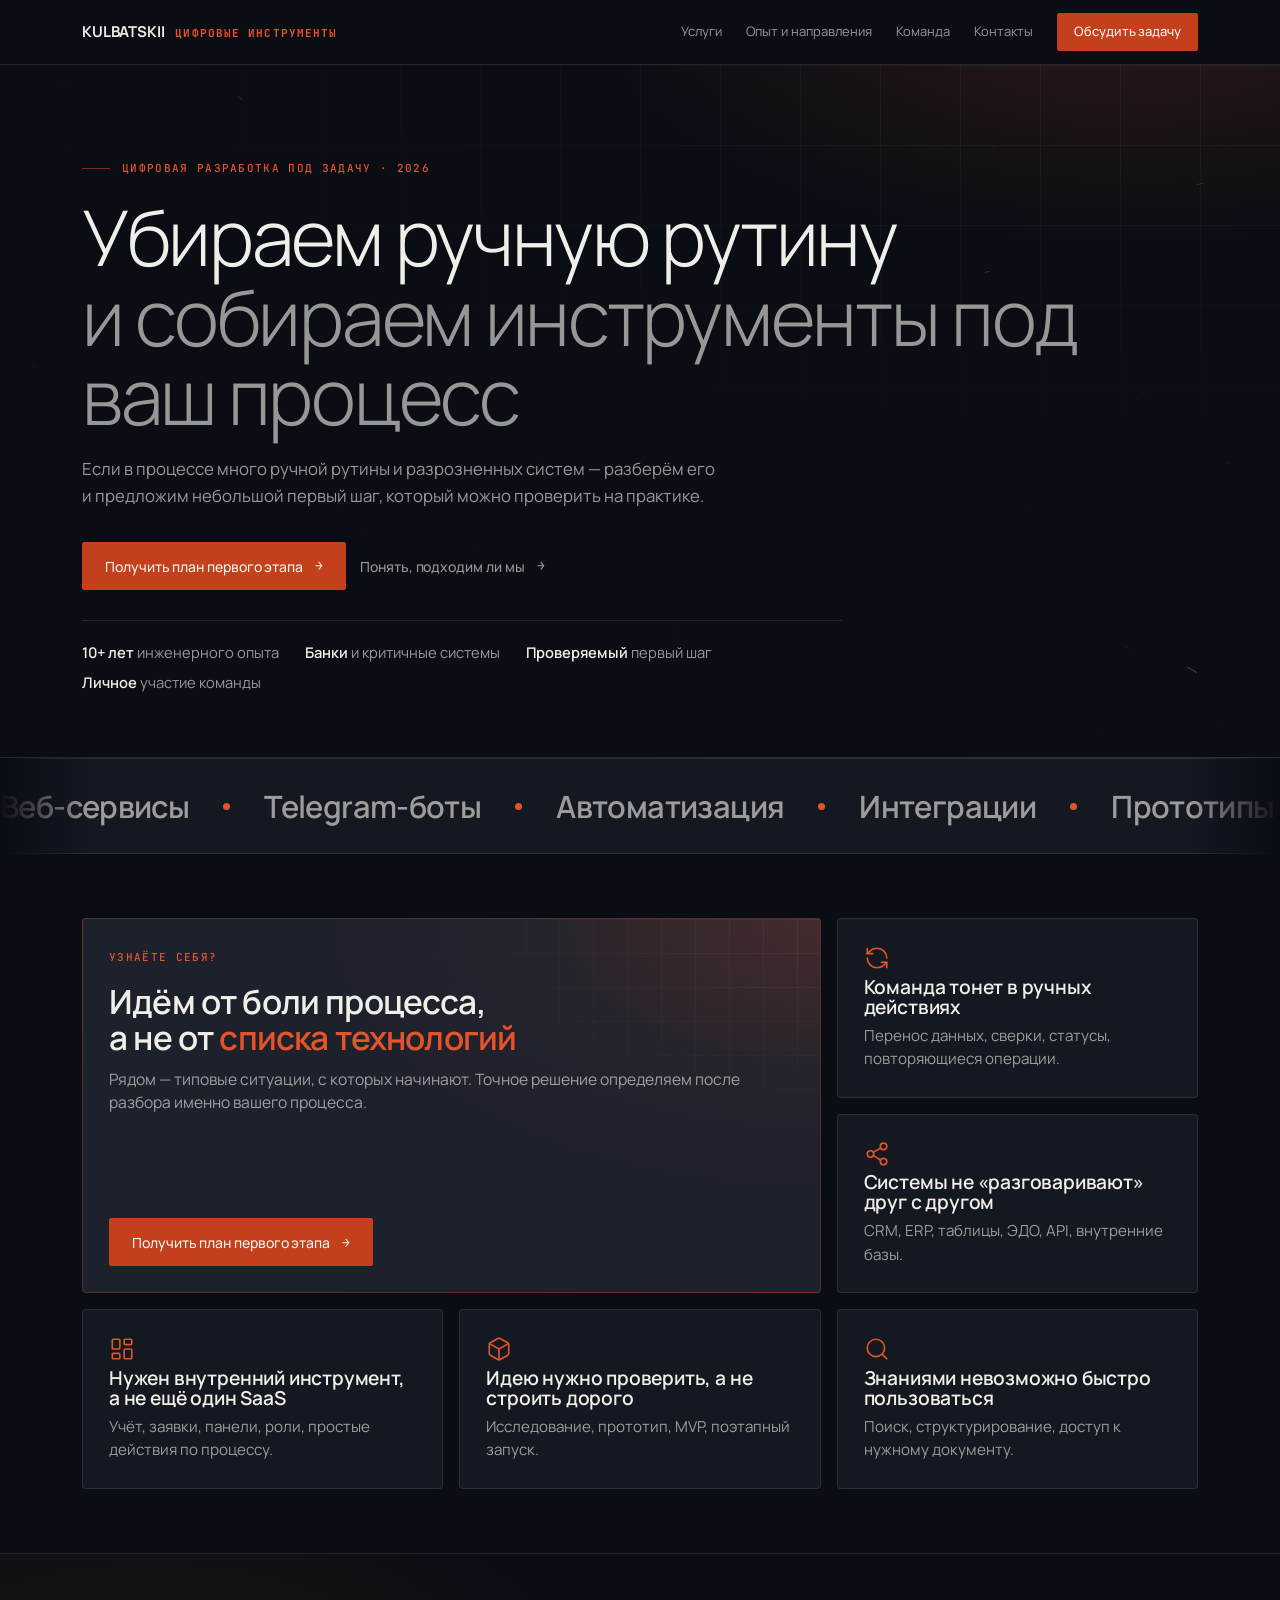
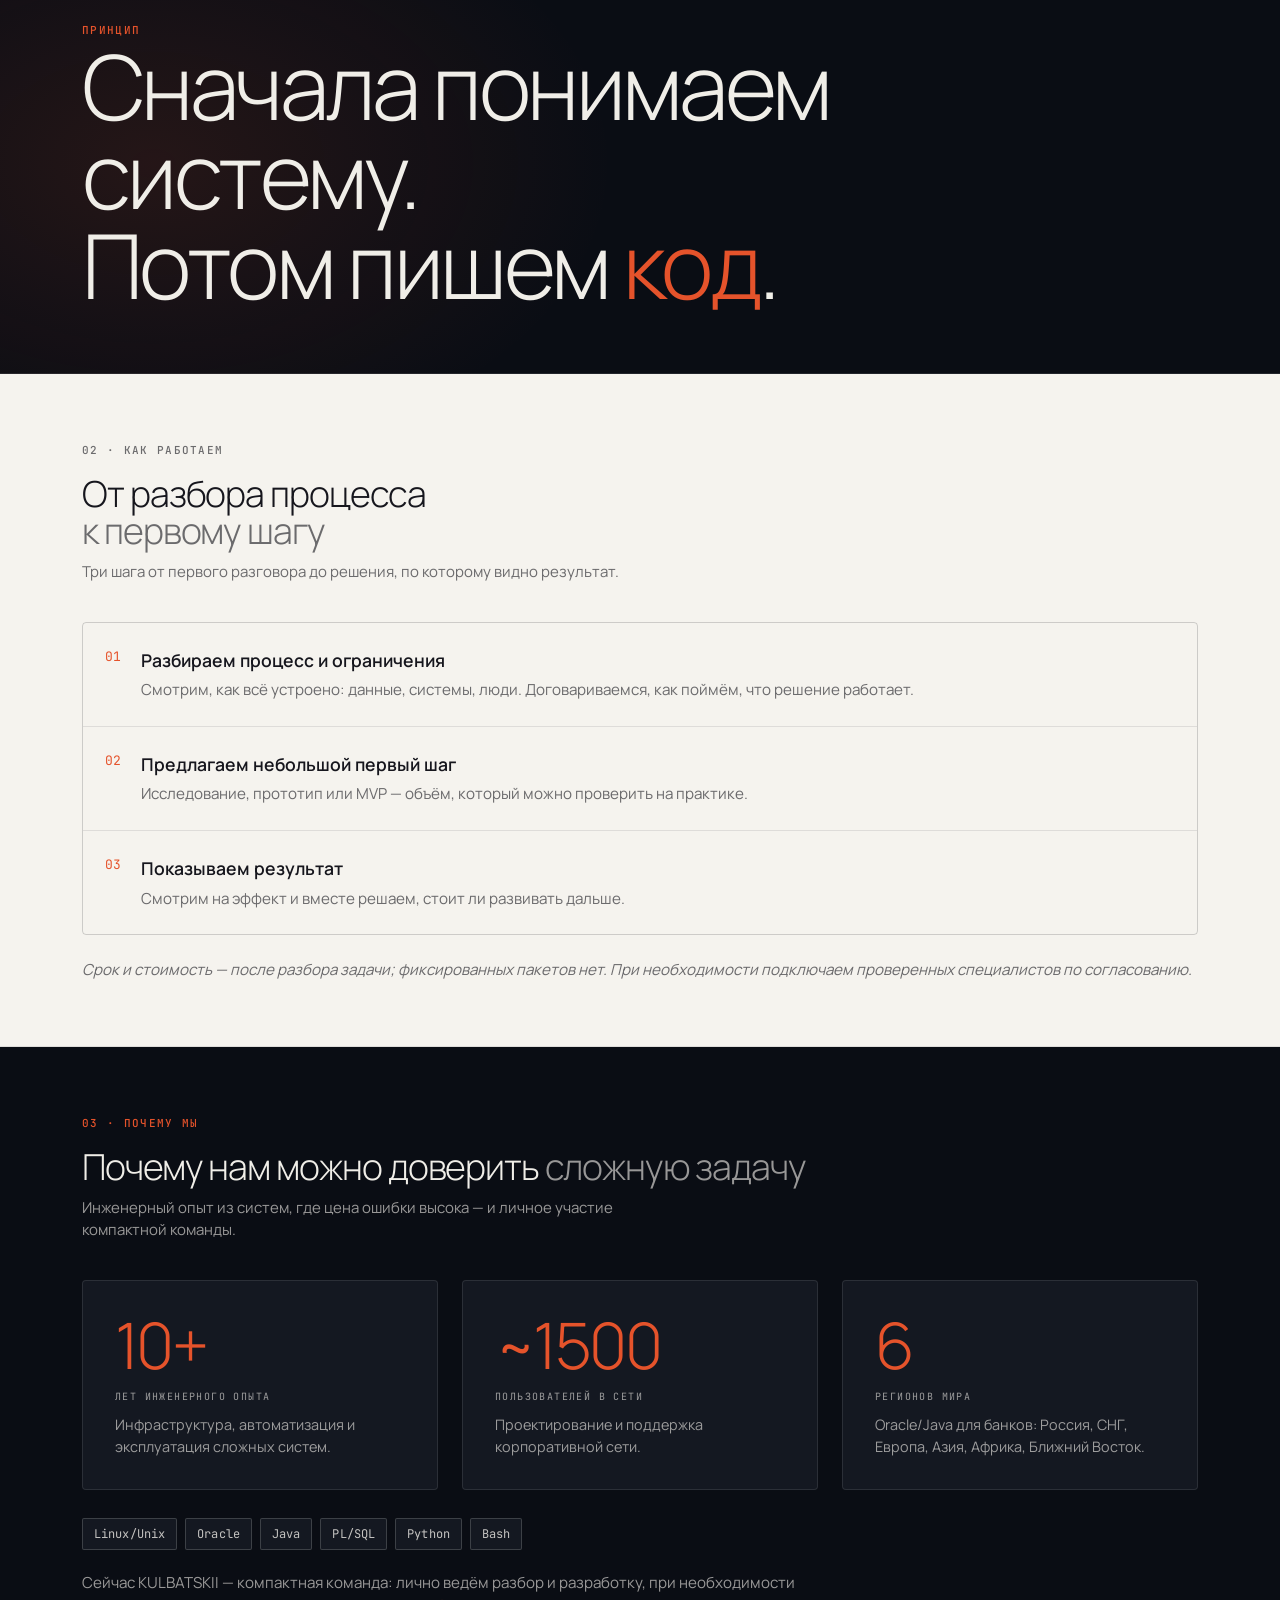
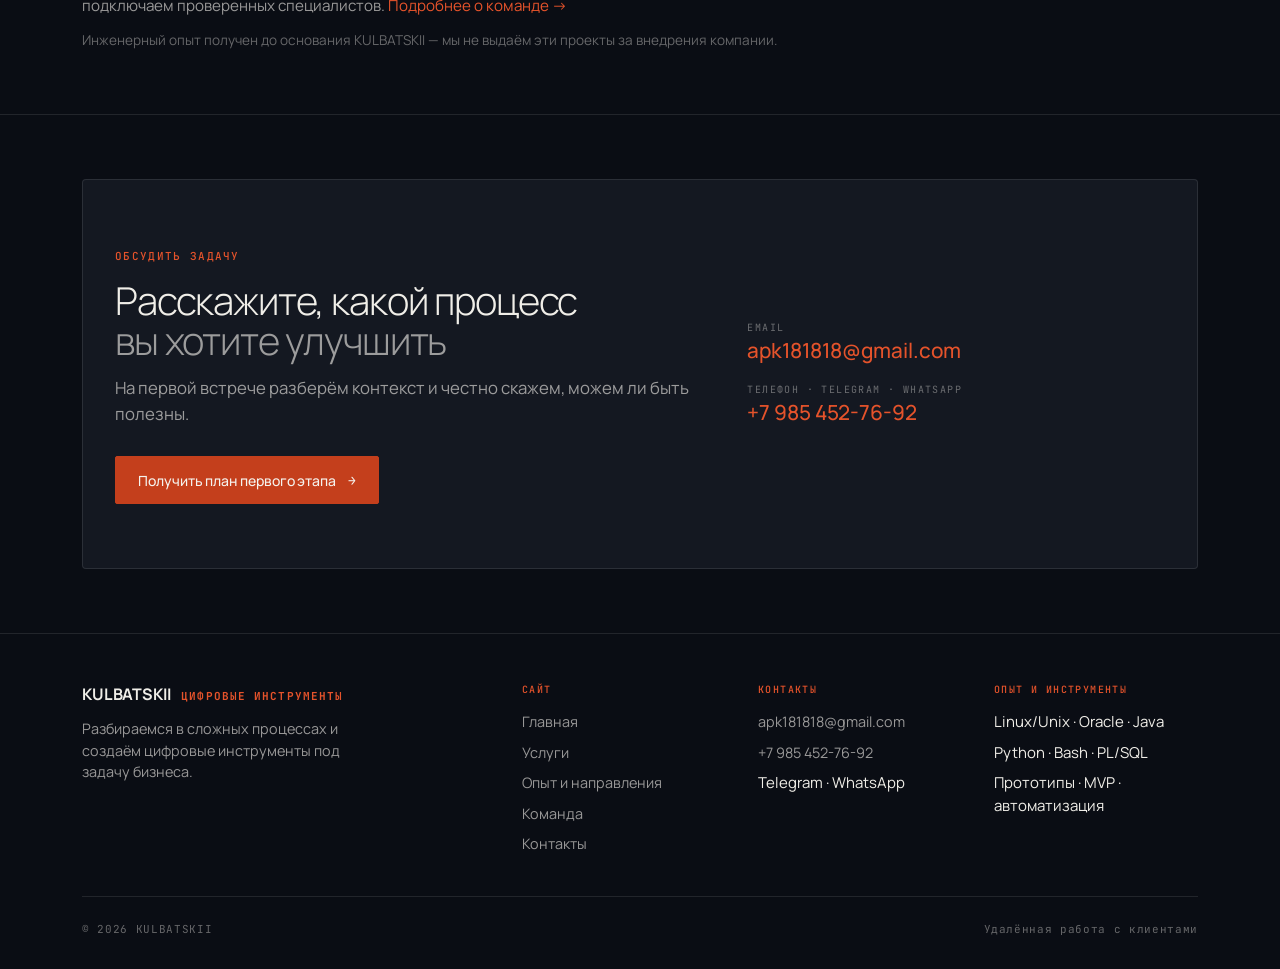
==== commit 2bd71a82: "Phase 1 (attention + journey): one dominant action, no dead ends, smart form Applies the design-audi" ====
--- a/index.html
+++ b/index.html
@@ -38,7 +38,7 @@
     <p class="lead" style="margin-top:20px;">Если в процессе много ручной рутины и разрозненных систем — разберём его и предложим небольшой первый шаг, который можно проверить на практике.</p>
     <div class="ds-demo" style="margin-top:32px;">
       <a class="btn btn-primary" href="/contact">Получить план первого этапа</a>
-      <a class="btn btn-ghost" href="/experience">Понять, подходим ли мы</a>
+      <a class="btn btn-text" href="/experience">Понять, подходим ли мы</a>
     </div>
     <div class="proof-line">
       <span><strong>10+ лет</strong> инженерного опыта</span>
--- a/css/main.css
+++ b/css/main.css
@@ -63,8 +63,9 @@
 .btn-ghost:hover{border-color:var(--text);}
 .btn-ink{background:var(--ink-2);color:var(--text);border-color:var(--line-strong);}
 .btn-ink:hover{background:var(--ink-3);}
-.btn-text{background:transparent;color:var(--muted);border:0;height:auto;padding:0;font-weight:500;}
+.btn-text{background:transparent;color:var(--muted);border:0;height:auto;min-height:44px;padding:0;font-weight:500;}
 .btn-text:hover{color:var(--text);}
+.btn[disabled]{opacity:.6;pointer-events:none;}
 .section-paper .btn-ghost{color:var(--text-dark);border-color:var(--paper-line-strong);}
 .section-paper .btn-ghost:hover{border-color:var(--text-dark);}
 .section-paper .btn-text{color:var(--muted-dark);}
@@ -129,7 +130,7 @@
   .ds-nav-links{display:none;position:absolute;top:100%;left:0;right:0;flex-direction:column;align-items:stretch;gap:0;background:var(--ink);border-bottom:1px solid var(--line);padding:8px var(--gutter) 20px;}
   .ds-nav-links.is-open{display:flex;}
   .ds-nav-links a{padding:14px 0;font-size:15px;border-bottom:1px solid var(--line-faint);}
-  .ds-nav-links a.btn{margin-top:14px;width:100%;padding:0 16px;border-bottom:0;font-size:13px;}
+  .ds-nav-links a.btn{margin-top:14px;width:100%;height:44px;padding:0 16px;border-bottom:0;font-size:13px;}
 }
 a:focus-visible,button:focus-visible,.btn:focus-visible{outline:2px solid var(--accent);outline-offset:2px;}
 
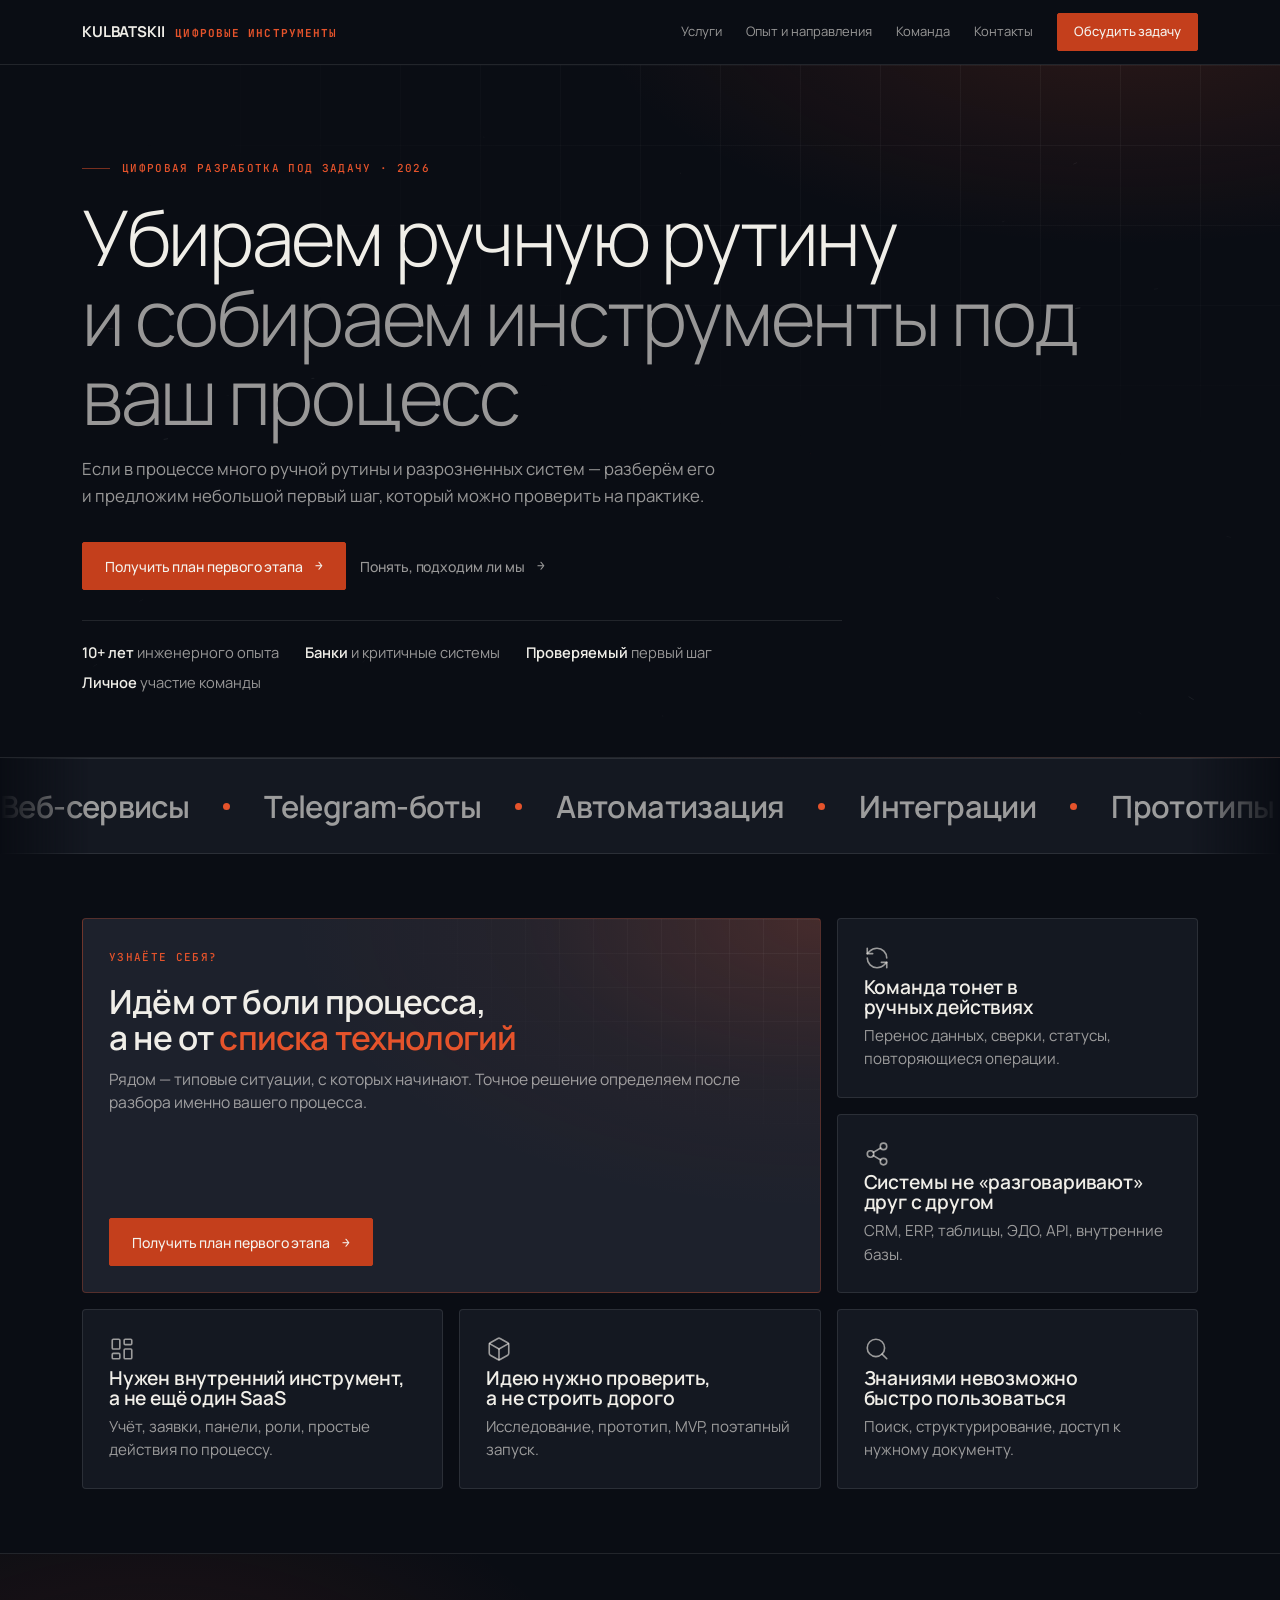
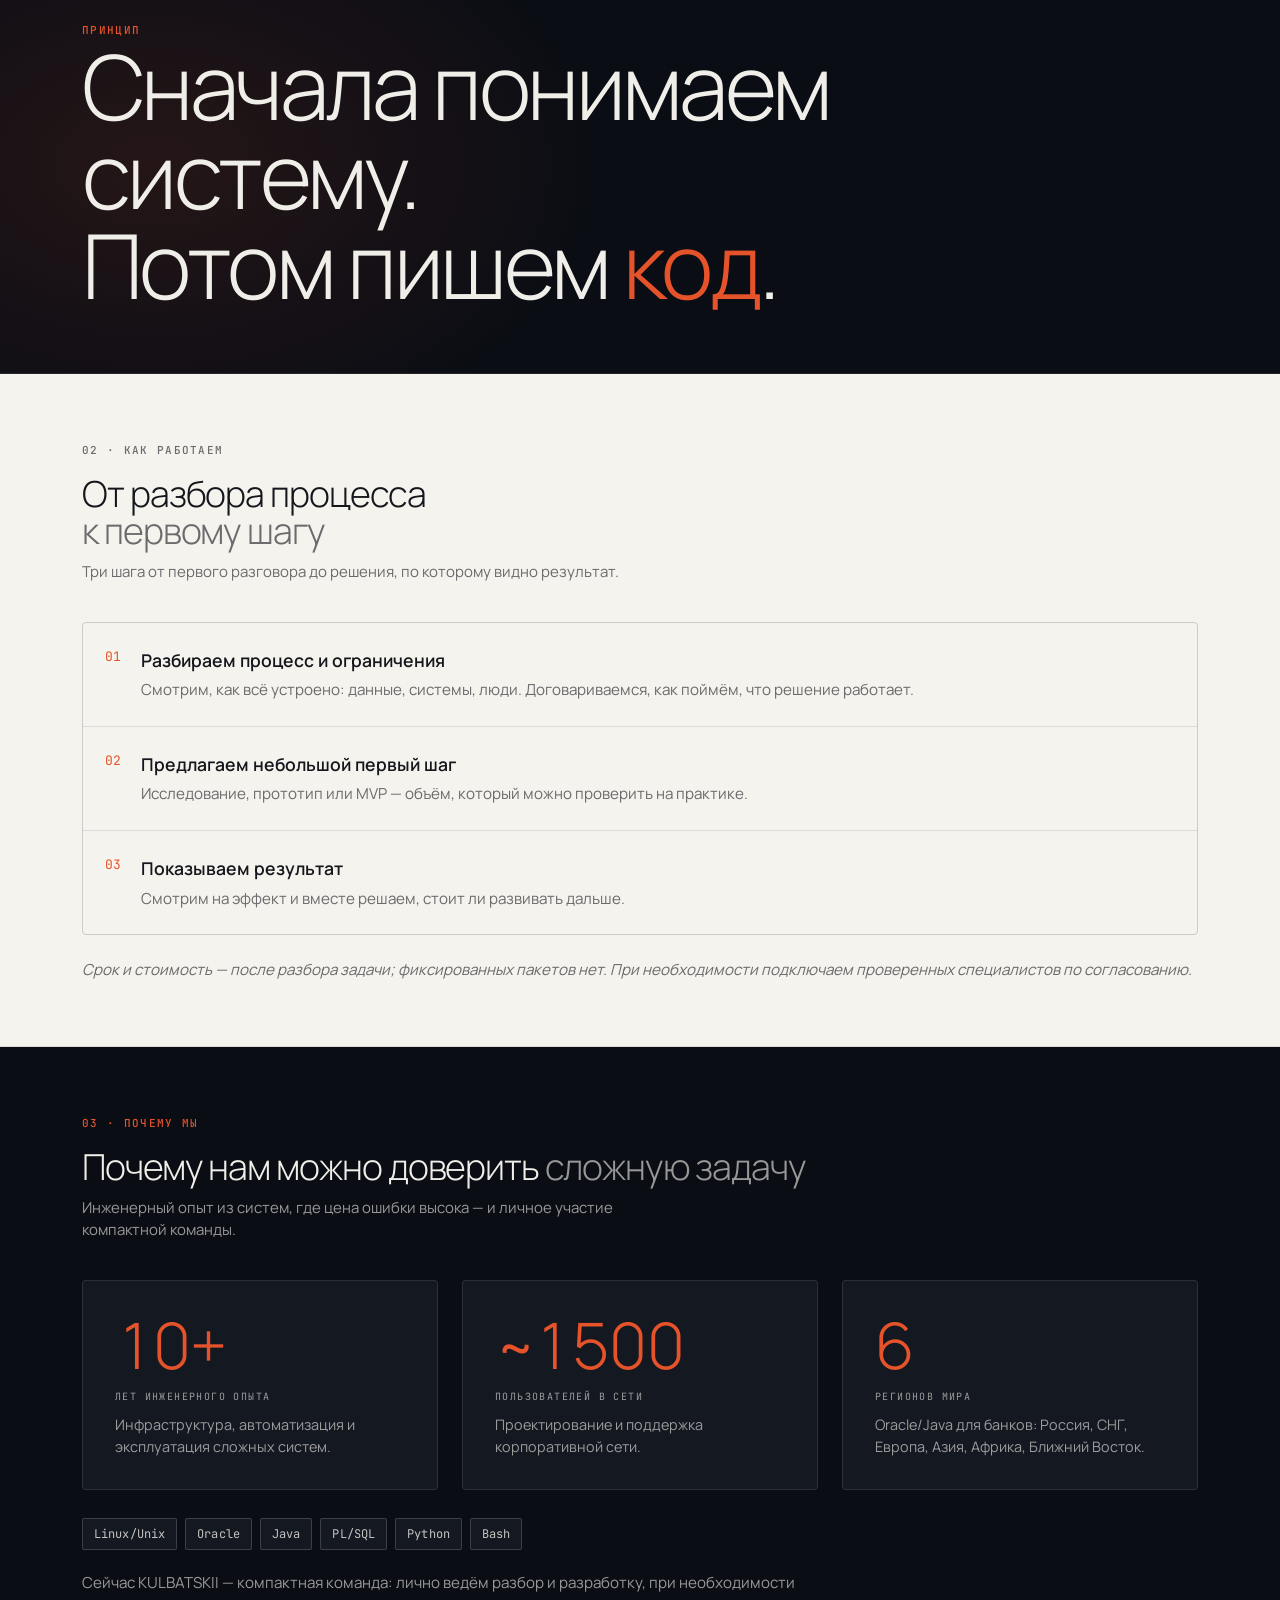
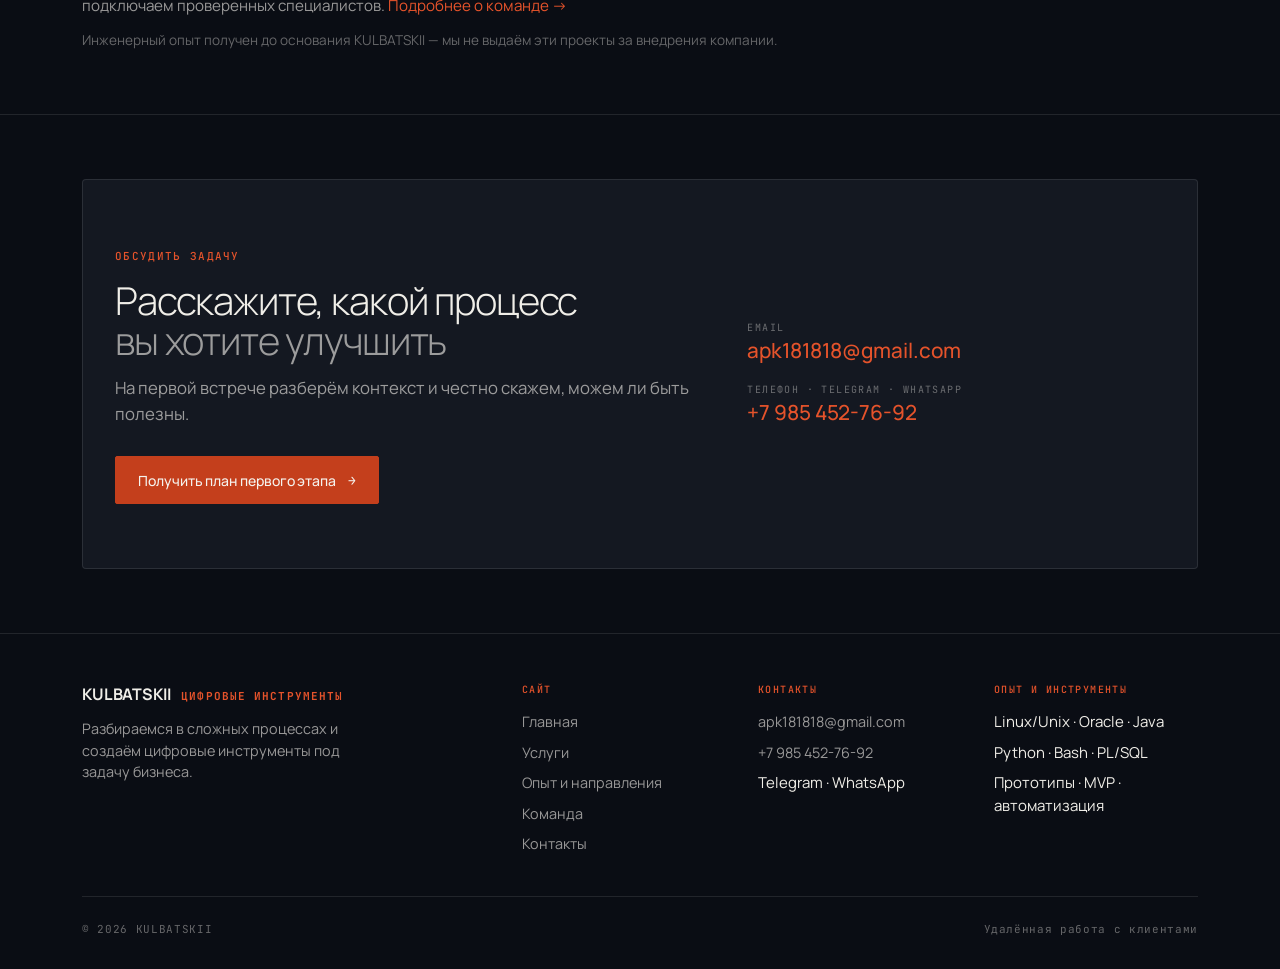
==== commit 4b51cdf4: "Phase 0 (Track A): craft polish toward award-readiness - Accent discipline: bento card icons default" ====
--- a/index.html
+++ b/index.html
@@ -206,7 +206,7 @@
         </div>
         <div>
           <div class="cta-contact-label">ТЕЛЕФОН · TELEGRAM · WHATSAPP</div>
-          <a href="tel:+79854527692" class="cta-contact-value">+7 985 452-76-92</a>
+          <a href="tel:+79854527692" class="cta-contact-value">+7&nbsp;985&nbsp;452-76-92</a>
         </div>
       </div>
     </div>
@@ -236,7 +236,7 @@
         <h4>Контакты</h4>
         <ul>
           <li><a href="mailto:apk181818@gmail.com">apk181818@gmail.com</a></li>
-          <li><a href="tel:+79854527692">+7 985 452-76-92</a></li>
+          <li><a href="tel:+79854527692">+7&nbsp;985&nbsp;452-76-92</a></li>
           <li>Telegram · WhatsApp</li>
         </ul>
       </div>
@@ -258,5 +258,7 @@
 
 <script src="/nav.js" defer></script>
 <script src="/fx.js" defer></script>
+<script defer src="/_vercel/insights/script.js"></script>
+<script defer src="/_vercel/speed-insights/script.js"></script>
 </body>
 </html>
--- a/css/main.css
+++ b/css/main.css
@@ -29,7 +29,7 @@
 a{color:inherit;}
 
 /* ---------- TYPOGRAPHY ---------- */
-h1,h2,h3{font-family:var(--font-display);letter-spacing:-0.03em;line-height:1.04;margin:0;overflow-wrap:break-word;}
+h1,h2,h3{font-family:var(--font-display);letter-spacing:-0.03em;line-height:1.04;margin:0;overflow-wrap:break-word;text-wrap:balance;}
 h1{font-weight:300;font-size:clamp(40px,6vw,84px);}
 h2{font-weight:300;font-size:clamp(28px,3.5vw,48px);}
 h3{font-weight:600;font-size:1.2rem;letter-spacing:-0.01em;}
@@ -92,7 +92,8 @@
 .card:hover{border-color:var(--accent-line);transform:translateY(-2px);}
 .section-paper .card{border-color:var(--paper-line-strong);background:rgba(255,255,255,.5);}
 @media (prefers-reduced-motion:reduce){.card:hover{transform:none;}}
-.card-icon{display:inline-flex;color:var(--accent);}
+.card-icon{display:inline-flex;color:var(--muted);transition:color .2s;}
+.card:hover .card-icon{color:var(--accent);}
 .card-icon svg{width:26px;height:26px;fill:none;stroke:currentColor;stroke-width:1.5;stroke-linecap:round;stroke-linejoin:round;}
 .status{display:inline-flex;align-items:center;gap:7px;font-family:var(--font-mono);font-size:11px;letter-spacing:.04em;}
 .status::before{content:"";width:7px;height:7px;border-radius:50%;background:currentColor;}
@@ -163,8 +164,14 @@
 
 /* ---------- motion: hero streaks + scroll reveal ---------- */
 .fx-hero-canvas{position:absolute;inset:0;width:100%;height:100%;z-index:0;pointer-events:none;}
-.fx .reveal{opacity:0;transform:translateY(16px);transition:opacity .6s ease-out,transform .6s ease-out;}
+.fx .reveal{opacity:0;transform:translateY(18px);transition:opacity .7s cubic-bezier(.22,.61,.36,1),transform .7s cubic-bezier(.22,.61,.36,1);}
 .fx .reveal.is-visible{opacity:1;transform:none;}
+
+/* ---------- фирменный курсор-кольцо ---------- */
+.fx-ring{position:fixed;top:0;left:0;width:28px;height:28px;margin:-14px 0 0 -14px;border:1px solid var(--line-strong);border-radius:50%;pointer-events:none;z-index:9999;opacity:0;will-change:transform;transition:width .2s,height .2s,margin .2s,border-color .2s,opacity .3s;}
+.fx-ring.is-visible{opacity:1;}
+.fx-ring.is-hover{width:48px;height:48px;margin:-24px 0 0 -24px;border-color:var(--accent);}
+@media (hover:none),(pointer:coarse){.fx-ring{display:none;}}
 @media (prefers-reduced-motion:reduce){
   .fx .reveal{opacity:1!important;transform:none!important;transition:none!important;}
 }
@@ -222,6 +229,9 @@
 .form-field select option{background:var(--ink-2);color:var(--text);}
 .section-paper .form-field select{color:var(--text-dark);border-bottom-color:var(--paper-line-strong);}
 .section-paper .form-field select option{background:var(--paper);color:var(--text-dark);}
+.form-success{max-width:720px;padding:28px 30px;border:1px solid var(--accent-line);border-left:3px solid var(--accent);border-radius:var(--radius-lg);background:var(--ink-2);color:var(--text);line-height:1.6;font-size:1.02rem;}
+.form-success strong{font-weight:600;}
+.section-paper .form-success{background:rgba(255,255,255,.5);color:var(--text-dark);}
 .row-list{border:1px solid var(--line);border-radius:var(--radius-lg);overflow:hidden;}
 .section-paper .row-list{border-color:var(--paper-line-strong);}
 .row--desc{grid-template-columns:auto 1fr;align-items:start;padding:24px 22px;}
@@ -233,7 +243,7 @@
 @media (max-width:760px){.stat-grid{grid-template-columns:1fr;}}
 .stat-card{padding:32px;background:var(--ink-2);border:1px solid var(--line);border-radius:var(--radius-lg);}
 .section-paper .stat-card{background:rgba(255,255,255,.5);border-color:var(--paper-line-strong);}
-.stat-value{font-family:var(--font-display);font-weight:300;font-size:64px;line-height:1;letter-spacing:-0.04em;color:var(--accent);}
+.stat-value{font-family:var(--font-display);font-weight:300;font-size:64px;line-height:1;letter-spacing:-0.04em;color:var(--accent);font-variant-numeric:tabular-nums;}
 .stat-label{font-family:var(--font-mono);font-size:10px;letter-spacing:.14em;text-transform:uppercase;color:var(--muted);margin-top:12px;}
 .section-paper .stat-label{color:var(--muted-dark);}
 .stat-desc{color:var(--muted);font-size:.9rem;line-height:1.5;margin-top:10px;}
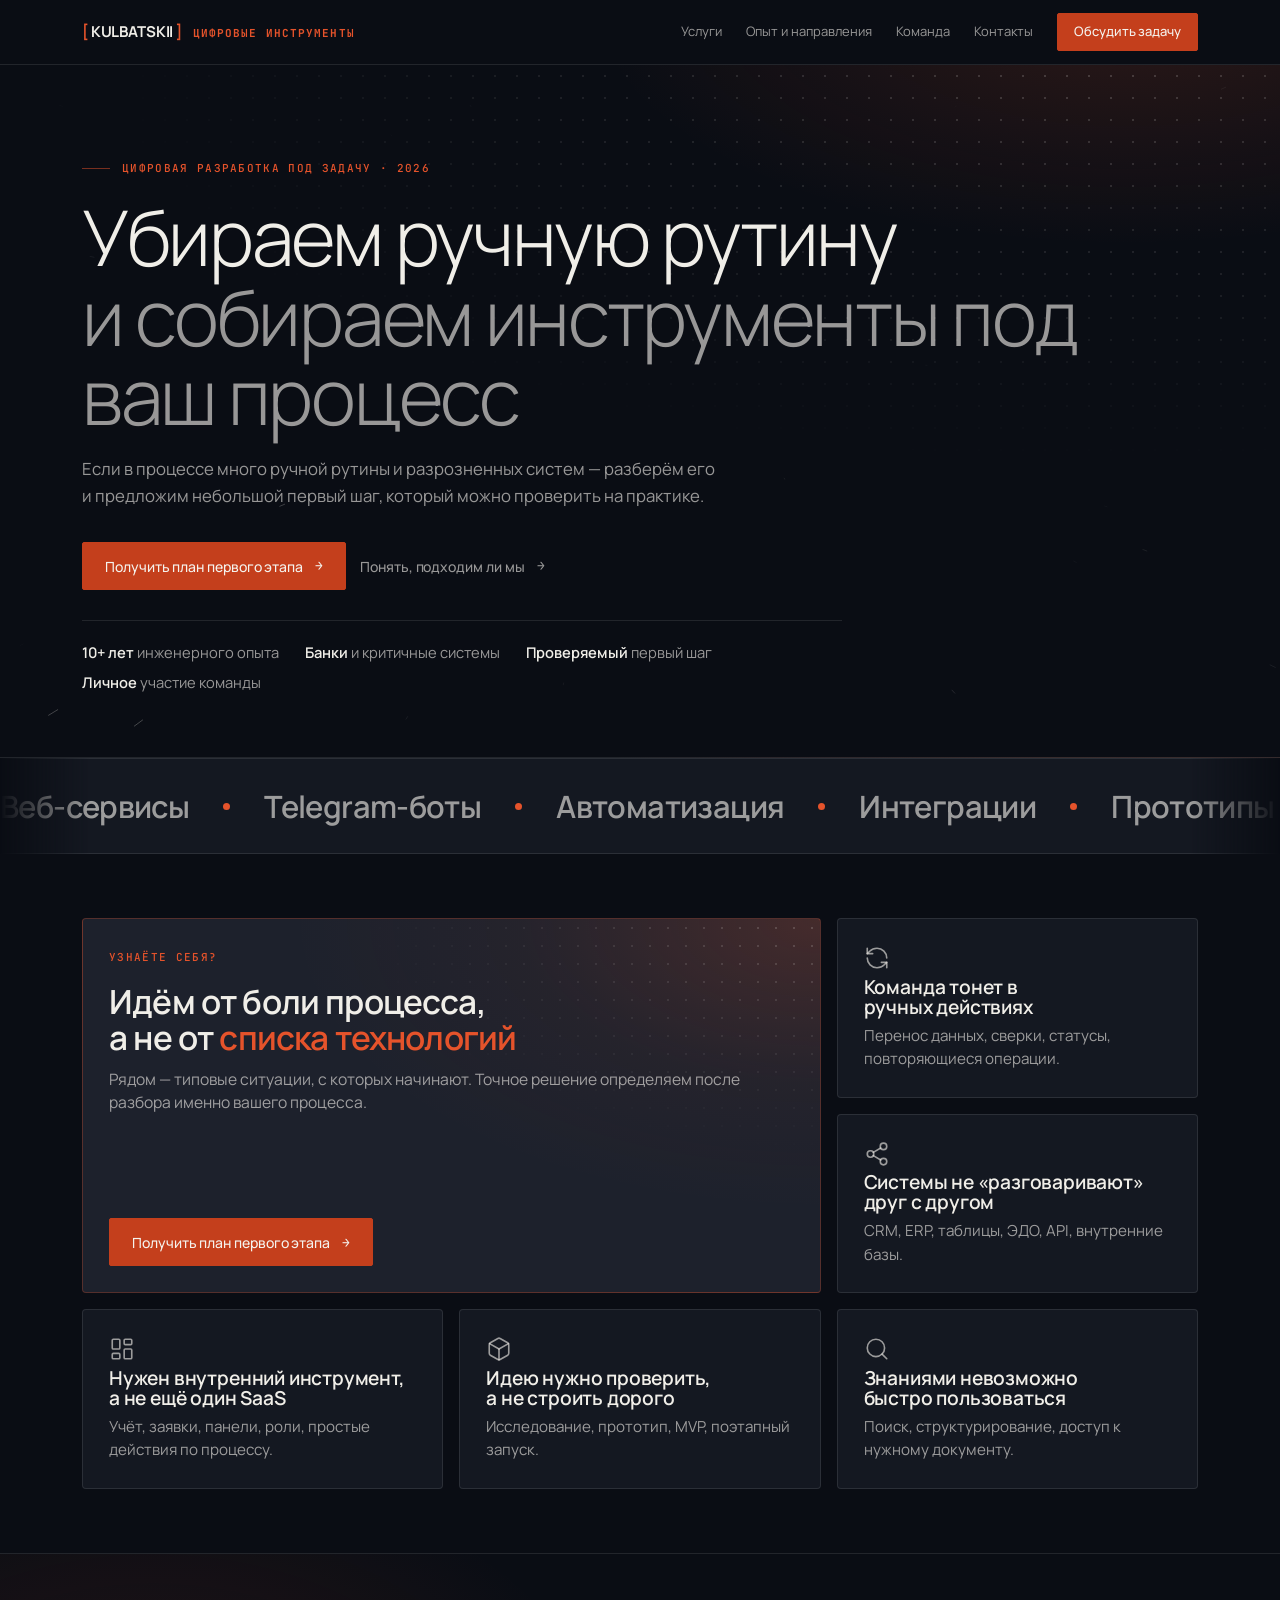
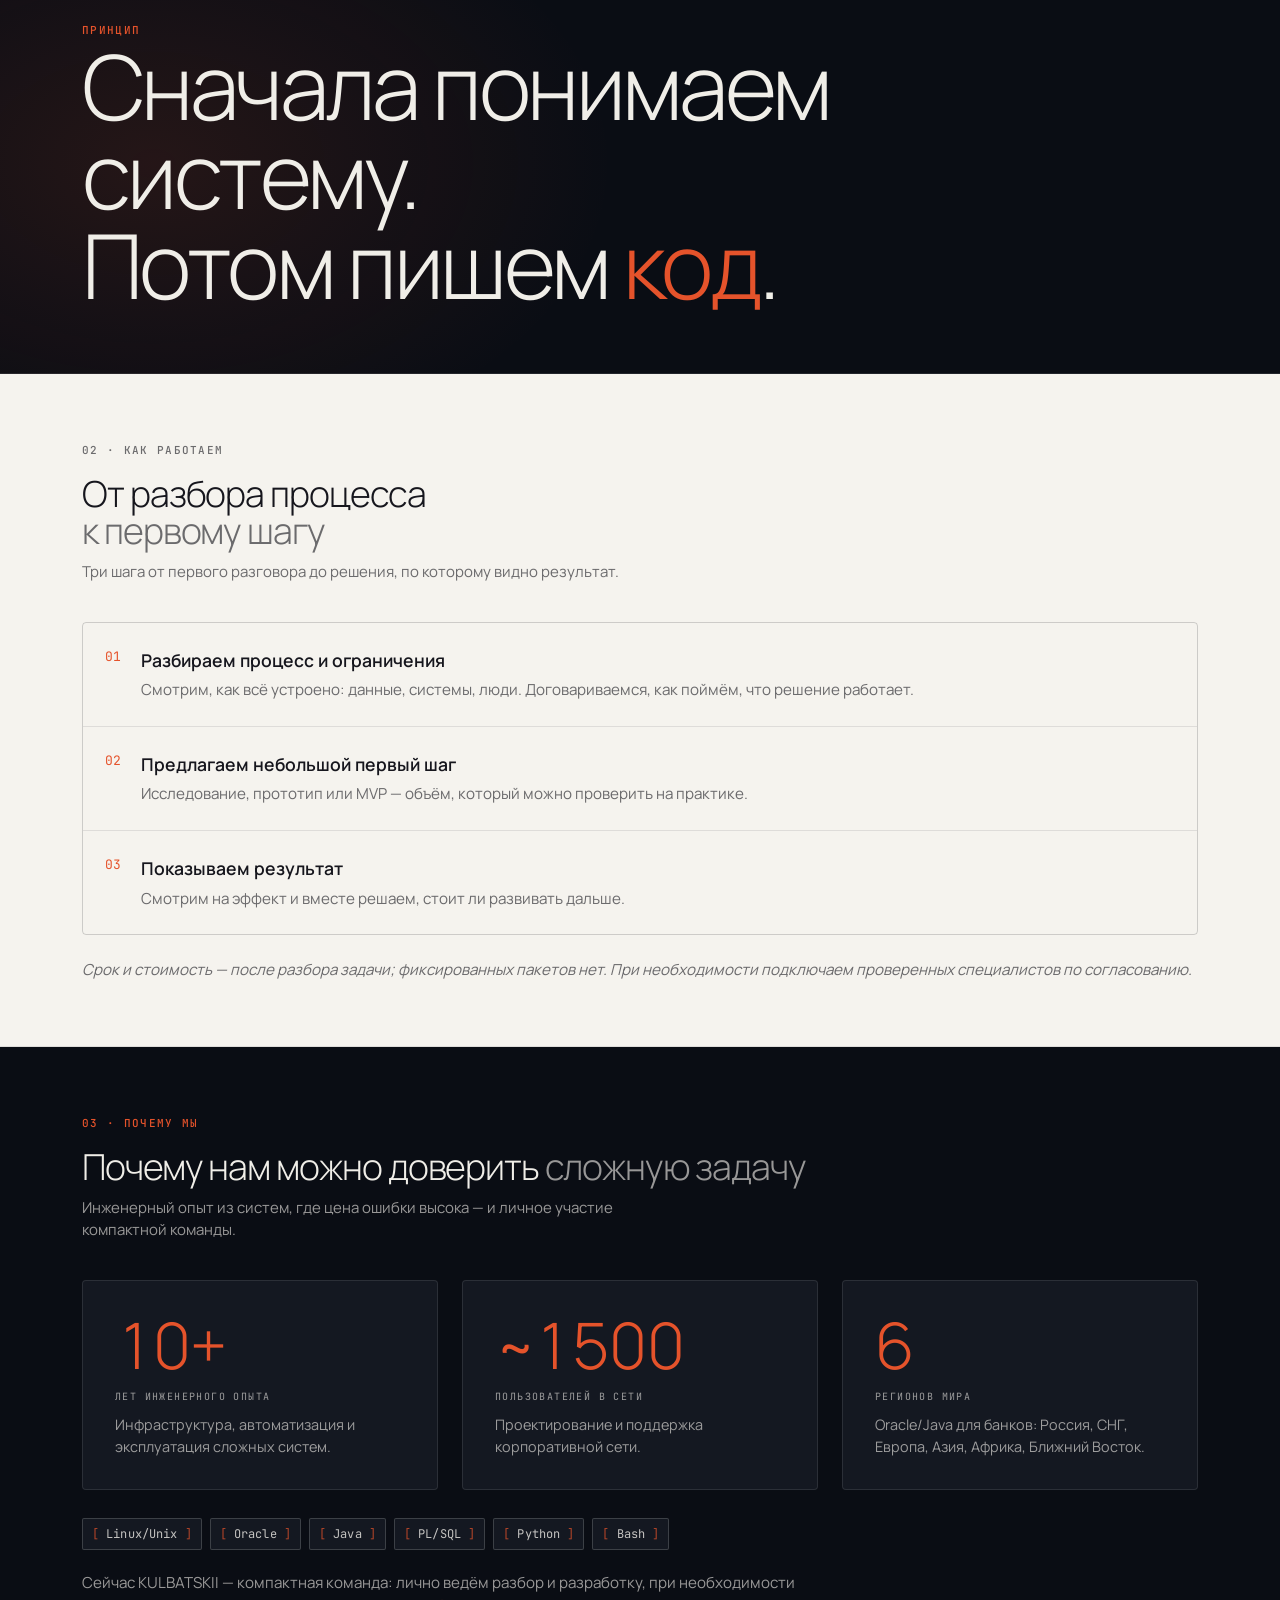
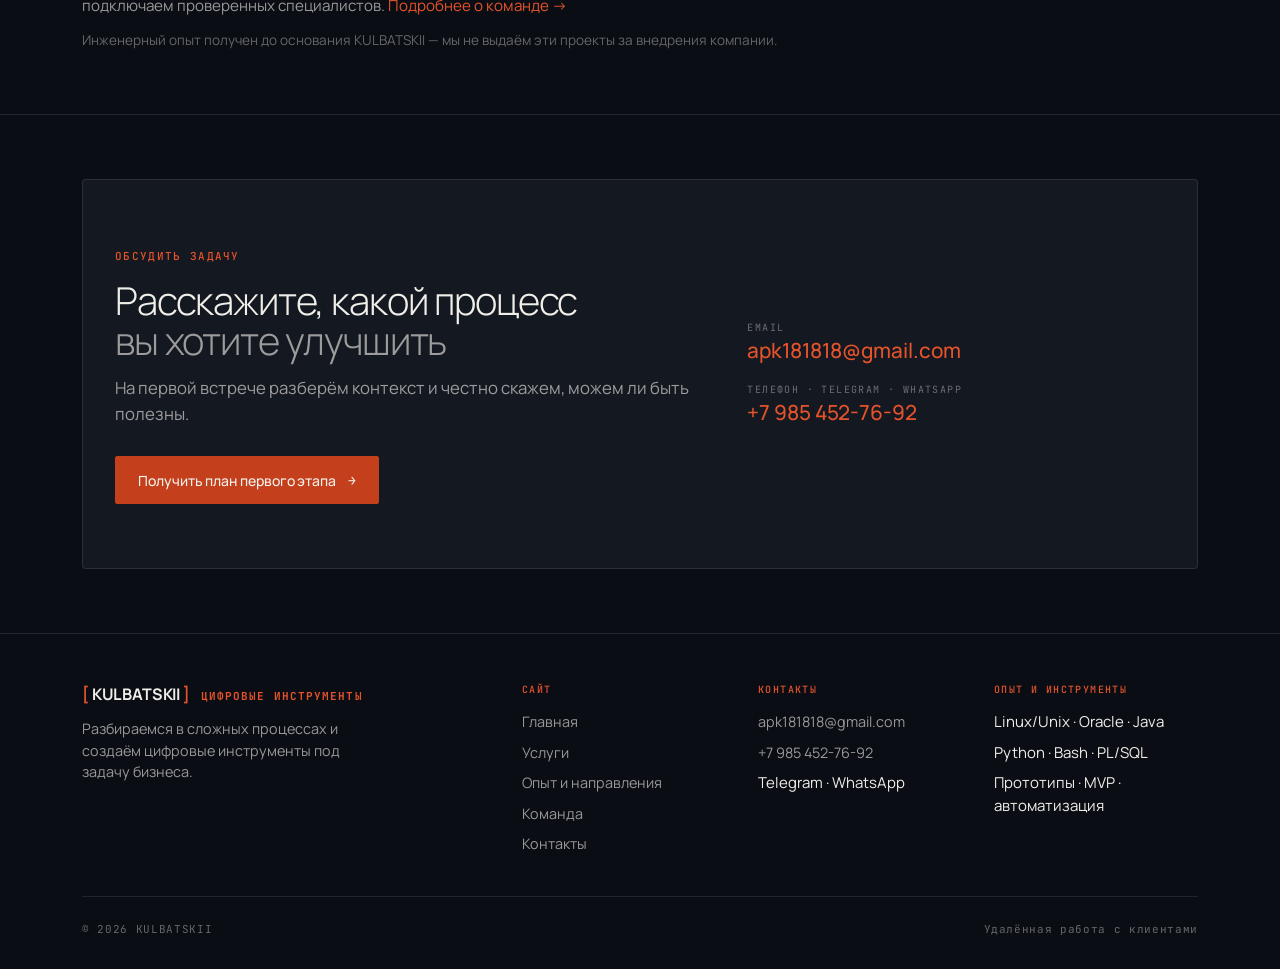
==== commit 3f896b03: "Apply dot-matrix / bracketed brand skin from the UI kit Brings the client's dot-matrix "Signal" UI-k" ====
--- a/index.html
+++ b/index.html
@@ -15,7 +15,7 @@
 
 <nav class="ds-nav">
   <div class="wrap">
-    <a href="/" class="ds-brand">KULBATSKII <span>ЦИФРОВЫЕ ИНСТРУМЕНТЫ</span></a>
+    <a href="/" class="ds-brand"><span class="brand-mark">KULBATSKII</span> <span>ЦИФРОВЫЕ ИНСТРУМЕНТЫ</span></a>
     <button class="ds-nav-toggle" type="button" aria-expanded="false" aria-controls="ds-nav-links" aria-label="Открыть меню">
       <span></span><span></span><span></span>
     </button>
@@ -219,7 +219,7 @@
   <div class="wrap">
     <div class="foot-grid">
       <div>
-        <div class="foot-brand-name">KULBATSKII <span>ЦИФРОВЫЕ ИНСТРУМЕНТЫ</span></div>
+        <div class="foot-brand-name"><span class="brand-mark">KULBATSKII</span> <span>ЦИФРОВЫЕ ИНСТРУМЕНТЫ</span></div>
         <p class="foot-tag">Разбираемся в сложных процессах и создаём цифровые инструменты под задачу бизнеса.</p>
       </div>
       <div class="foot-col">
--- a/css/main.css
+++ b/css/main.css
@@ -59,7 +59,7 @@
 .btn-sm{height:38px;padding:0 16px;font-size:13px;}
 .btn-primary{background:var(--accent-strong);color:var(--paper);border-color:var(--accent-strong);}
 .btn-primary:hover{background:var(--accent-strong-2);border-color:var(--accent-strong-2);}
-.btn-ghost{background:transparent;color:var(--text);border-color:var(--line-strong);}
+.btn-ghost{background:transparent;color:var(--text);border:1px dashed var(--line-strong);}
 .btn-ghost:hover{border-color:var(--text);}
 .btn-ink{background:var(--ink-2);color:var(--text);border-color:var(--line-strong);}
 .btn-ink:hover{background:var(--ink-3);}
@@ -78,7 +78,7 @@
 .form-field input,.form-field textarea{width:100%;padding:12px 0;background:transparent;border:0;border-bottom:1px solid var(--line-strong);color:var(--text);font-family:var(--font-display);font-size:1rem;}
 .form-field textarea{min-height:90px;resize:vertical;}
 .form-field input::placeholder,.form-field textarea::placeholder{color:var(--faint);}
-.form-field input:focus,.form-field textarea:focus{outline:none;border-bottom-color:var(--accent);}
+.form-field input:focus,.form-field textarea:focus{outline:none;border-bottom-color:var(--accent);border-bottom-style:dashed;}
 .section-paper .form-field input,.section-paper .form-field textarea{color:var(--text-dark);border-bottom-color:var(--paper-line-strong);}
 .section-paper .form-field input::placeholder,.section-paper .form-field textarea::placeholder{color:var(--faint-dark);}
 .form-grid{display:grid;grid-template-columns:1fr 1fr;gap:20px;}
@@ -99,6 +99,8 @@
 .status::before{content:"";width:7px;height:7px;border-radius:50%;background:currentColor;}
 .status.ok{color:var(--success);} .status.warn{color:var(--warn);} .status.crit{color:var(--crit);} .status.info{color:var(--info);}
 .badge{display:inline-block;font-family:var(--font-mono);font-size:10px;letter-spacing:.08em;text-transform:uppercase;padding:4px 8px;border:1px solid var(--accent-line);color:var(--accent);border-radius:var(--radius);}
+.badge::before{content:"[\00a0";}
+.badge::after{content:"\00a0]";}
 .section-paper .badge{color:var(--accent-strong);border-color:var(--accent-strong);}
 .row{position:relative;display:grid;grid-template-columns:auto 1fr auto;align-items:center;gap:20px;padding:22px 18px;border-bottom:1px solid var(--line);transition:background .2s;}
 .section-paper .row{border-bottom-color:var(--paper-line);}
@@ -116,7 +118,9 @@
 .ds-nav{position:sticky;top:0;z-index:50;background:var(--ink);border-bottom:1px solid var(--line);}
 .ds-nav .wrap{position:relative;display:flex;align-items:center;justify-content:space-between;height:64px;gap:24px;}
 .ds-brand{font-family:var(--font-display);font-weight:700;font-size:15px;letter-spacing:-0.01em;text-decoration:none;color:var(--text);}
-.ds-brand span{color:var(--accent);font-family:var(--font-mono);font-size:11px;margin-left:8px;letter-spacing:.1em;}
+.ds-brand span:not(.brand-mark){color:var(--accent);font-family:var(--font-mono);font-size:11px;margin-left:8px;letter-spacing:.1em;}
+.brand-mark::before{content:"[ ";color:var(--accent);}
+.brand-mark::after{content:" ]";color:var(--accent);}
 .ds-nav-links{display:flex;align-items:center;gap:24px;}
 .ds-nav-links a:not(.btn){color:var(--muted);text-decoration:none;font-size:13px;transition:color .2s;}
 .ds-nav-links a:not(.btn):hover,.ds-nav-links a.active{color:var(--text);}
@@ -137,8 +141,8 @@
 
 .ds-hero{padding:88px 0 64px;border-bottom:1px solid var(--line);position:relative;overflow:hidden;background:radial-gradient(70% 60% at 88% -10%,rgba(229,83,43,0.16),transparent 60%);}
 .section-paper.ds-hero{background:none;border-bottom-color:var(--paper-line);}
-.ds-hero::before{content:"";position:absolute;inset:0;background-image:linear-gradient(to right,var(--line-faint) 1px,transparent 1px),linear-gradient(to bottom,var(--line-faint) 1px,transparent 1px);background-size:80px 80px;pointer-events:none;mask-image:radial-gradient(120% 90% at 85% 0%,black 0%,transparent 65%);-webkit-mask-image:radial-gradient(120% 90% at 85% 0%,black 0%,transparent 65%);}
-.section-paper.ds-hero::before{background-image:linear-gradient(to right,var(--paper-line-faint) 1px,transparent 1px),linear-gradient(to bottom,var(--paper-line-faint) 1px,transparent 1px);}
+.ds-hero::before{content:"";position:absolute;inset:0;background-image:radial-gradient(var(--line-strong) 1px,transparent 1.4px);background-size:22px 22px;pointer-events:none;mask-image:radial-gradient(120% 90% at 85% 0%,black 0%,transparent 65%);-webkit-mask-image:radial-gradient(120% 90% at 85% 0%,black 0%,transparent 65%);}
+.section-paper.ds-hero::before{background-image:radial-gradient(var(--paper-line-strong) 1px,transparent 1.4px);}
 .ds-hero .wrap{position:relative;z-index:1;}
 
 .ds-block{padding:64px 0;border-bottom:1px solid var(--line);}
@@ -159,7 +163,9 @@
 /* ---------- сайт-специфика (минимум сверх системы) ---------- */
 .hero-badges{display:flex;flex-wrap:wrap;gap:10px;margin-top:32px;}
 .tags{display:flex;flex-wrap:wrap;gap:8px;}
-.tag{display:inline-flex;align-items:center;font-family:var(--font-mono);font-size:12px;letter-spacing:.01em;color:rgba(240,238,232,0.80);padding:6px 11px;border:1px solid var(--line-strong);border-radius:var(--radius);background:var(--ink-2);}
+.tag{display:inline-flex;align-items:center;font-family:var(--font-mono);font-size:12px;letter-spacing:.01em;color:rgba(240,238,232,0.80);padding:6px 9px;border:1px solid var(--line-strong);border-radius:var(--radius);background:var(--ink-2);}
+.tag::before{content:"[\00a0";color:var(--accent);opacity:.75;}
+.tag::after{content:"\00a0]";color:var(--accent);opacity:.75;}
 .section-paper .tag{color:rgba(22,22,29,0.72);border-color:var(--paper-line-strong);background:rgba(255,255,255,.45);}
 
 /* ---------- motion: hero streaks + scroll reveal ---------- */
@@ -187,7 +193,7 @@
 .card-feature{position:relative;overflow:hidden;display:flex;flex-direction:column;justify-content:space-between;gap:24px;min-height:240px;
   background:radial-gradient(120% 130% at 100% 0%,rgba(229,83,43,0.20) 0%,rgba(229,83,43,0.04) 34%,transparent 60%),var(--ink-3);
   border-color:var(--accent-line);}
-.card-feature::after{content:"";position:absolute;inset:0;background-image:linear-gradient(to right,var(--line-faint) 1px,transparent 1px),linear-gradient(to bottom,var(--line-faint) 1px,transparent 1px);background-size:34px 34px;mask-image:radial-gradient(90% 90% at 100% 0%,#000,transparent 70%);-webkit-mask-image:radial-gradient(90% 90% at 100% 0%,#000,transparent 70%);pointer-events:none;}
+.card-feature::after{content:"";position:absolute;inset:0;background-image:radial-gradient(var(--line-strong) 1px,transparent 1.4px);background-size:18px 18px;mask-image:radial-gradient(90% 90% at 100% 0%,#000,transparent 70%);-webkit-mask-image:radial-gradient(90% 90% at 100% 0%,#000,transparent 70%);pointer-events:none;}
 .card-feature>*{position:relative;z-index:1;}
 .card-feature h3{font-family:var(--font-display);font-weight:600;font-size:clamp(24px,2.6vw,34px);letter-spacing:-0.025em;line-height:1.08;}
 .card-feature h3 em{font-style:normal;color:var(--accent);}
@@ -262,7 +268,7 @@
 .foot-grid{display:grid;grid-template-columns:2fr 1fr 1fr 1fr;gap:32px;margin-bottom:32px;}
 @media (max-width:760px){.foot-grid{grid-template-columns:1fr 1fr;}}
 .foot-brand-name{font-family:var(--font-display);font-weight:700;font-size:16px;letter-spacing:-0.01em;}
-.foot-brand-name span{color:var(--accent);font-family:var(--font-mono);font-size:11px;margin-left:8px;letter-spacing:.1em;}
+.foot-brand-name span:not(.brand-mark){color:var(--accent);font-family:var(--font-mono);font-size:11px;margin-left:8px;letter-spacing:.1em;}
 .foot-tag{color:var(--muted);font-size:.9rem;line-height:1.5;margin-top:12px;max-width:280px;}
 .foot-col h4{font-family:var(--font-mono);font-size:10px;letter-spacing:.14em;text-transform:uppercase;color:var(--accent);margin:0 0 14px;font-weight:500;}
 .foot-col ul{list-style:none;padding:0;margin:0;}
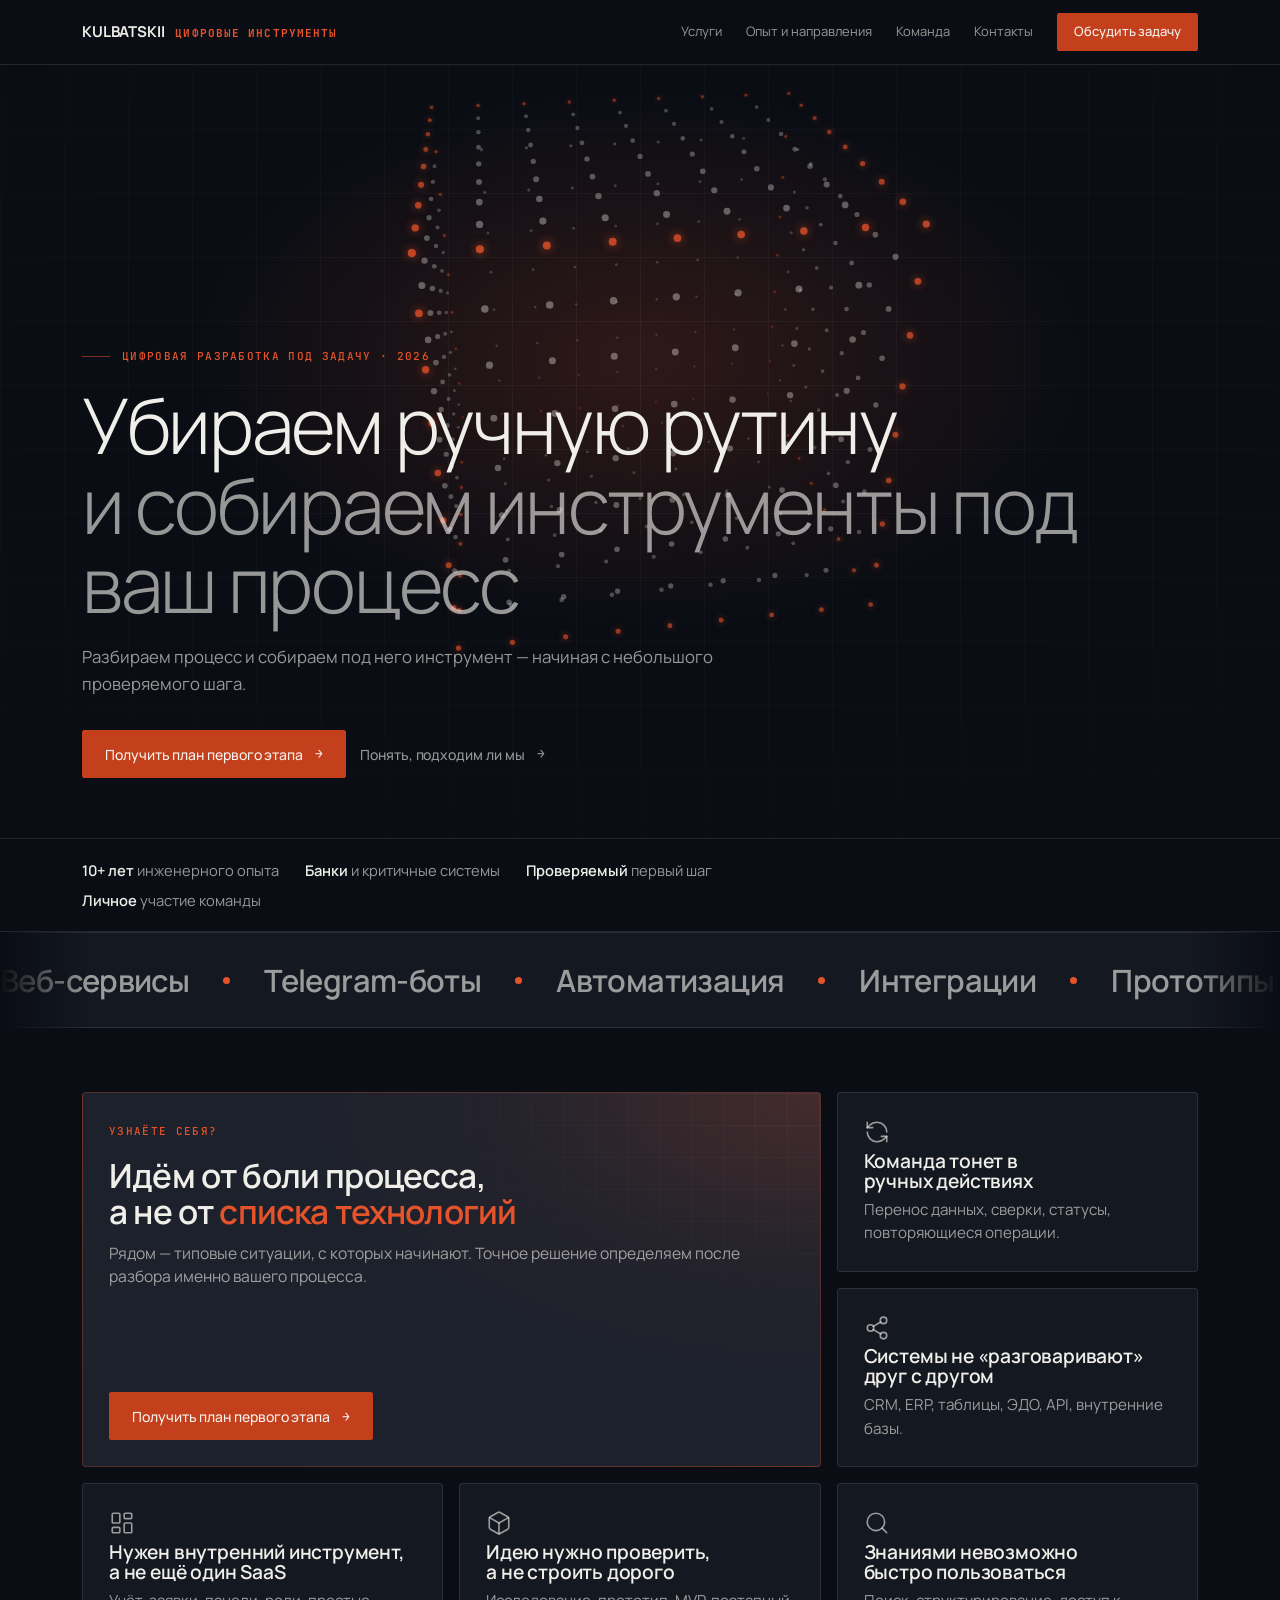
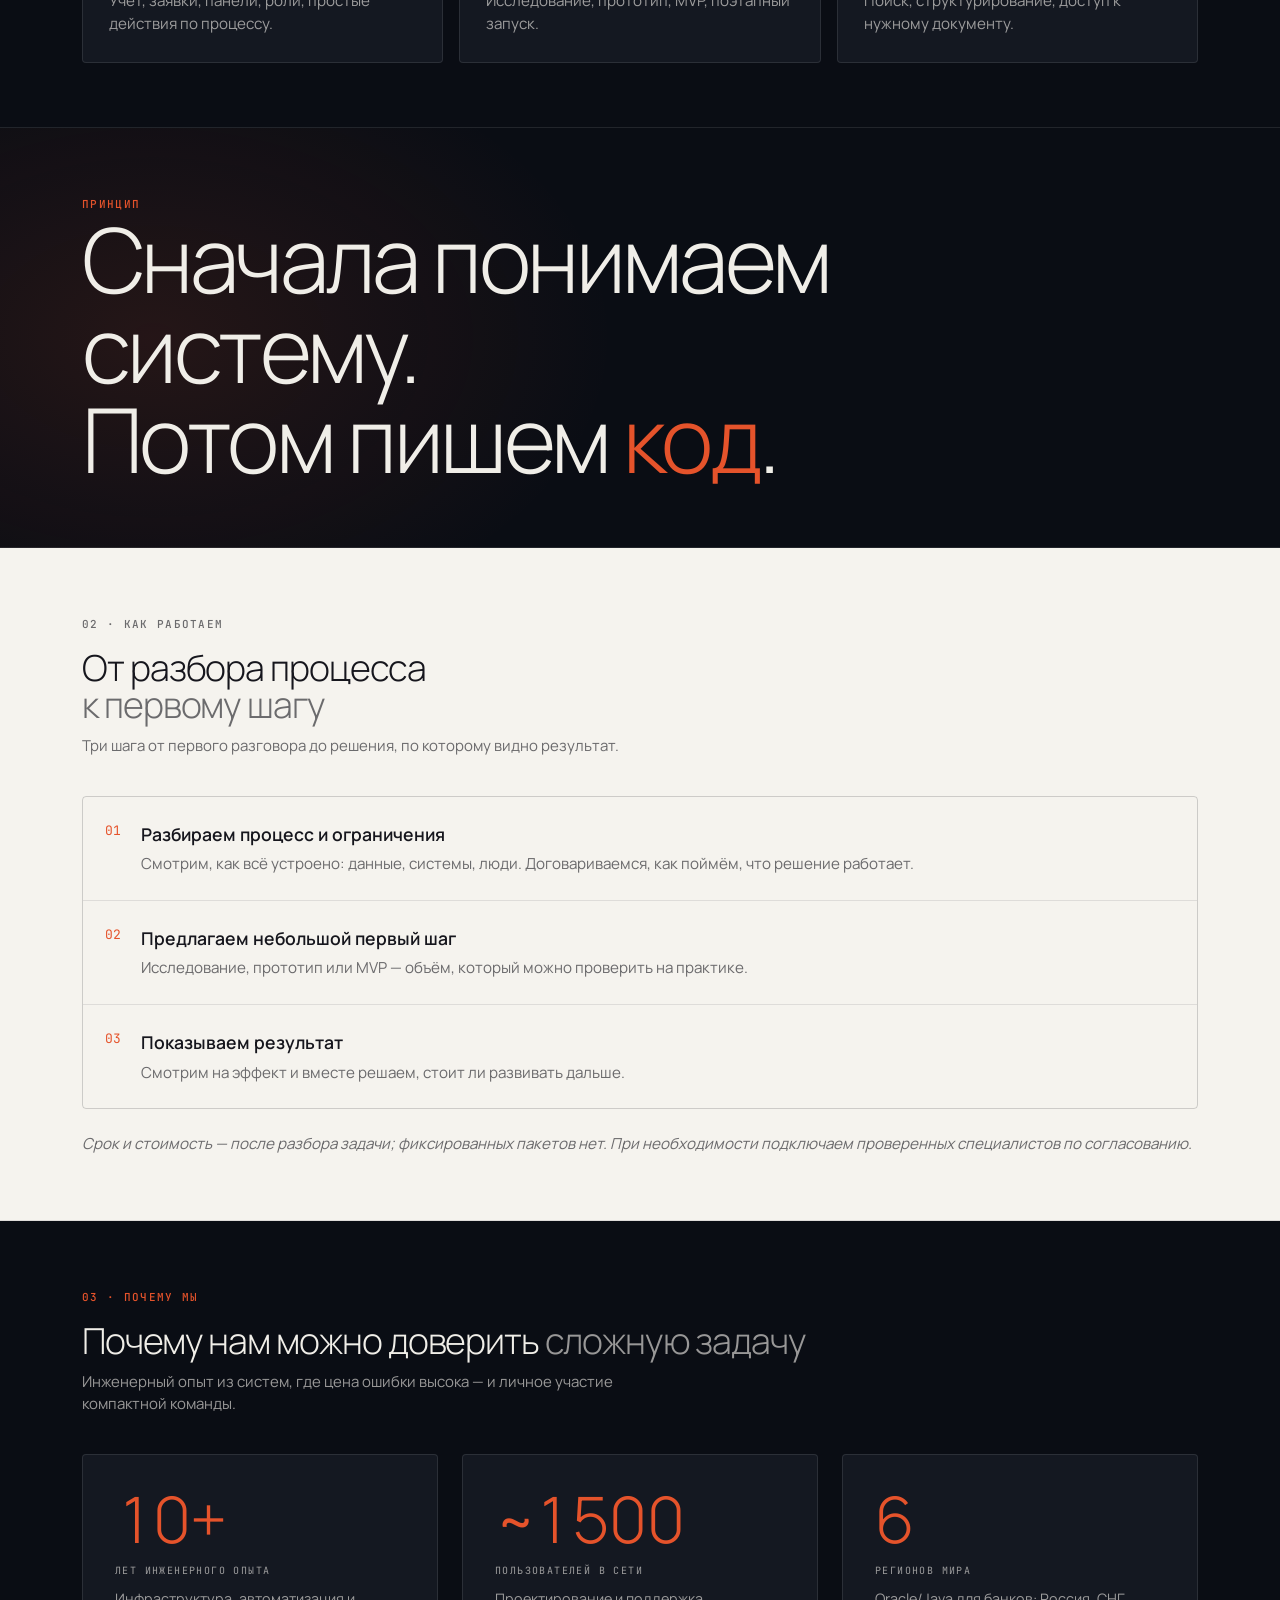
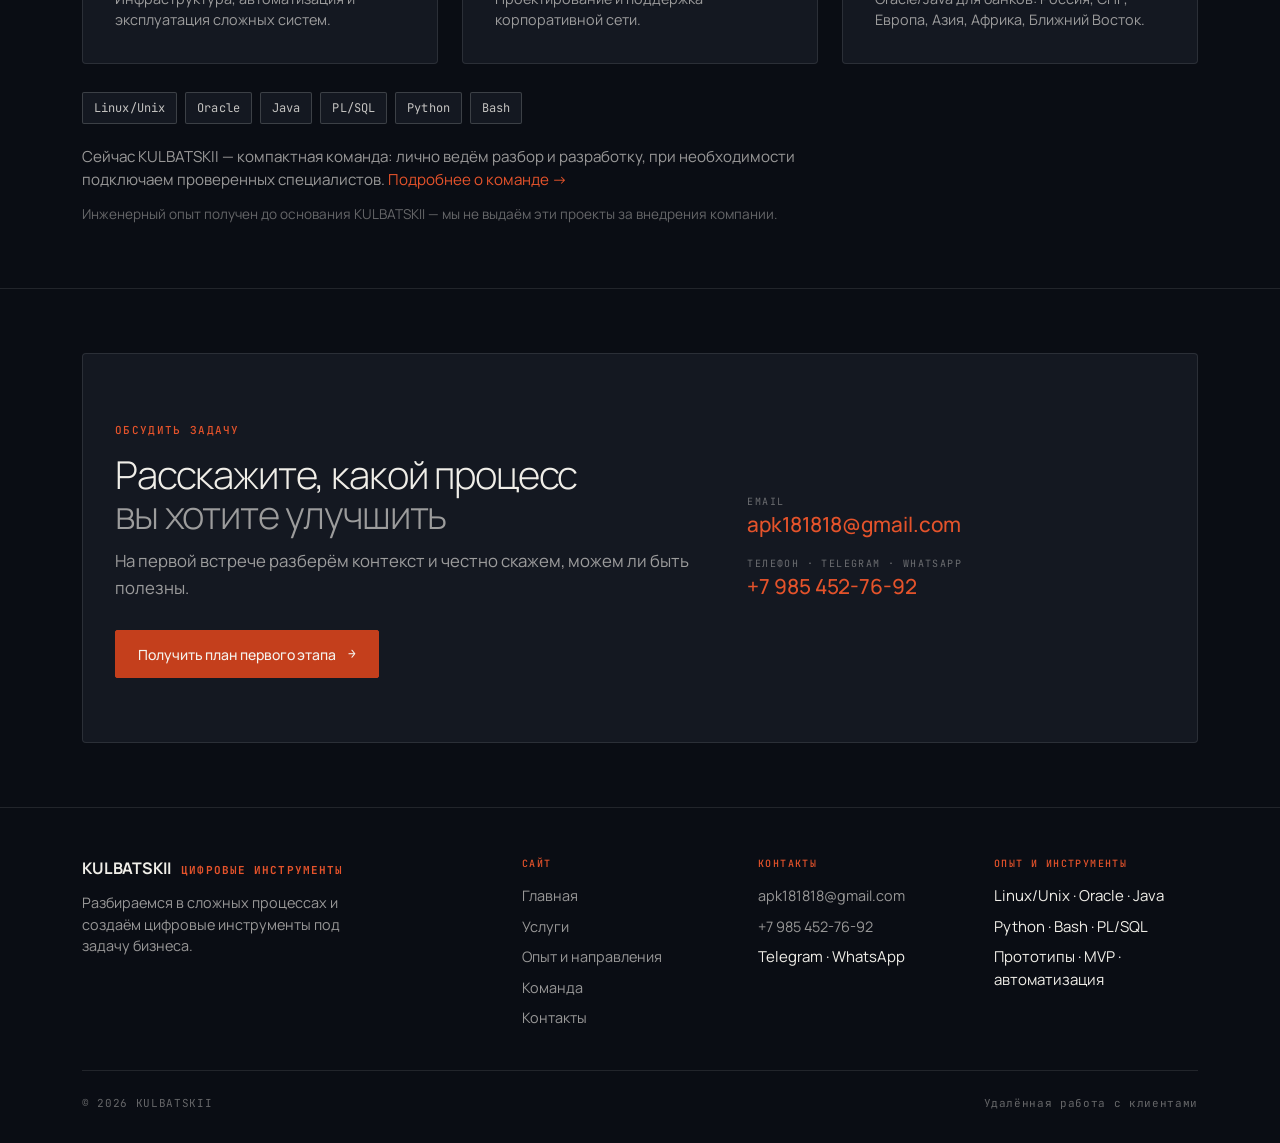
==== commit 6f7e8cf2: "Rework hero composition: big centered cube, text anchored to bottom Per feedback (and the services-p" ====
--- a/index.html
+++ b/index.html
@@ -35,11 +35,16 @@
   <div class="wrap">
     <span class="meta meta-line meta--accent">ЦИФРОВАЯ РАЗРАБОТКА ПОД ЗАДАЧУ · 2026</span>
     <h1 style="margin-top:20px;">Убираем ручную рутину <br><em>и собираем инструменты под ваш процесс</em></h1>
-    <p class="lead" style="margin-top:20px;">Если в процессе много ручной рутины и разрозненных систем — разберём его и предложим небольшой первый шаг, который можно проверить на практике.</p>
+    <p class="lead" style="margin-top:20px;">Разбираем процесс и собираем под него инструмент — начиная с небольшого проверяемого шага.</p>
     <div class="ds-demo" style="margin-top:32px;">
       <a class="btn btn-primary" href="/contact">Получить план первого этапа</a>
       <a class="btn btn-text" href="/experience">Понять, подходим ли мы</a>
     </div>
+  </div>
+</header>
+
+<div class="proof-band">
+  <div class="wrap">
     <div class="proof-line">
       <span><strong>10+ лет</strong> инженерного опыта</span>
       <span><strong>Банки</strong> и критичные системы</span>
@@ -47,7 +52,7 @@
       <span><strong>Личное</strong> участие команды</span>
     </div>
   </div>
-</header>
+</div>
 
 <section class="marquee" aria-hidden="true">
   <div class="marquee-track">
--- a/css/main.css
+++ b/css/main.css
@@ -99,8 +99,6 @@
 .status::before{content:"";width:7px;height:7px;border-radius:50%;background:currentColor;}
 .status.ok{color:var(--success);} .status.warn{color:var(--warn);} .status.crit{color:var(--crit);} .status.info{color:var(--info);}
 .badge{display:inline-block;font-family:var(--font-mono);font-size:10px;letter-spacing:.08em;text-transform:uppercase;padding:4px 8px;border:1px solid var(--accent-line);color:var(--accent);border-radius:var(--radius);}
-.badge::before{content:"[\00a0";}
-.badge::after{content:"\00a0]";}
 .section-paper .badge{color:var(--accent-strong);border-color:var(--accent-strong);}
 .row{position:relative;display:grid;grid-template-columns:auto 1fr auto;align-items:center;gap:20px;padding:22px 18px;border-bottom:1px solid var(--line);transition:background .2s;}
 .section-paper .row{border-bottom-color:var(--paper-line);}
@@ -119,8 +117,6 @@
 .ds-nav .wrap{position:relative;display:flex;align-items:center;justify-content:space-between;height:64px;gap:24px;}
 .ds-brand{font-family:var(--font-display);font-weight:700;font-size:15px;letter-spacing:-0.01em;text-decoration:none;color:var(--text);}
 .ds-brand span:not(.brand-mark){color:var(--accent);font-family:var(--font-mono);font-size:11px;margin-left:8px;letter-spacing:.1em;}
-.brand-mark::before{content:"[ ";color:var(--accent);}
-.brand-mark::after{content:" ]";color:var(--accent);}
 .ds-nav-links{display:flex;align-items:center;gap:24px;}
 .ds-nav-links a:not(.btn){color:var(--muted);text-decoration:none;font-size:13px;transition:color .2s;}
 .ds-nav-links a:not(.btn):hover,.ds-nav-links a.active{color:var(--text);}
@@ -139,10 +135,10 @@
 }
 a:focus-visible,button:focus-visible,.btn:focus-visible{outline:2px solid var(--accent);outline-offset:2px;}
 
-.ds-hero{padding:88px 0 64px;border-bottom:1px solid var(--line);position:relative;overflow:hidden;background:radial-gradient(70% 60% at 88% -10%,rgba(229,83,43,0.16),transparent 60%);}
+.ds-hero{position:relative;overflow:hidden;min-height:86vh;min-height:86svh;display:flex;flex-direction:column;justify-content:flex-end;padding:104px 0 60px;border-bottom:1px solid var(--line);background:radial-gradient(56% 56% at 50% 38%,rgba(229,83,43,0.17),transparent 62%);}
 .section-paper.ds-hero{background:none;border-bottom-color:var(--paper-line);}
-.ds-hero::before{content:"";position:absolute;inset:0;background-image:radial-gradient(var(--line-strong) 1px,transparent 1.4px);background-size:22px 22px;pointer-events:none;mask-image:radial-gradient(120% 90% at 85% 0%,black 0%,transparent 65%);-webkit-mask-image:radial-gradient(120% 90% at 85% 0%,black 0%,transparent 65%);}
-.section-paper.ds-hero::before{background-image:radial-gradient(var(--paper-line-strong) 1px,transparent 1.4px);}
+.ds-hero::before{content:"";position:absolute;inset:0;background-image:linear-gradient(to right,var(--line-faint) 1px,transparent 1px),linear-gradient(to bottom,var(--line-faint) 1px,transparent 1px);background-size:64px 64px;pointer-events:none;mask-image:radial-gradient(110% 100% at 50% 40%,black 0%,transparent 72%);-webkit-mask-image:radial-gradient(110% 100% at 50% 40%,black 0%,transparent 72%);}
+.section-paper.ds-hero::before{background-image:linear-gradient(to right,var(--paper-line-faint) 1px,transparent 1px),linear-gradient(to bottom,var(--paper-line-faint) 1px,transparent 1px);}
 .ds-hero .wrap{position:relative;z-index:1;}
 
 .ds-block{padding:64px 0;border-bottom:1px solid var(--line);}
@@ -163,9 +159,7 @@
 /* ---------- сайт-специфика (минимум сверх системы) ---------- */
 .hero-badges{display:flex;flex-wrap:wrap;gap:10px;margin-top:32px;}
 .tags{display:flex;flex-wrap:wrap;gap:8px;}
-.tag{display:inline-flex;align-items:center;font-family:var(--font-mono);font-size:12px;letter-spacing:.01em;color:rgba(240,238,232,0.80);padding:6px 9px;border:1px solid var(--line-strong);border-radius:var(--radius);background:var(--ink-2);}
-.tag::before{content:"[\00a0";color:var(--accent);opacity:.75;}
-.tag::after{content:"\00a0]";color:var(--accent);opacity:.75;}
+.tag{display:inline-flex;align-items:center;font-family:var(--font-mono);font-size:12px;letter-spacing:.01em;color:rgba(240,238,232,0.80);padding:6px 11px;border:1px solid var(--line-strong);border-radius:var(--radius);background:var(--ink-2);}
 .section-paper .tag{color:rgba(22,22,29,0.72);border-color:var(--paper-line-strong);background:rgba(255,255,255,.45);}
 
 /* ---------- motion: hero streaks + scroll reveal ---------- */
@@ -193,7 +187,7 @@
 .card-feature{position:relative;overflow:hidden;display:flex;flex-direction:column;justify-content:space-between;gap:24px;min-height:240px;
   background:radial-gradient(120% 130% at 100% 0%,rgba(229,83,43,0.20) 0%,rgba(229,83,43,0.04) 34%,transparent 60%),var(--ink-3);
   border-color:var(--accent-line);}
-.card-feature::after{content:"";position:absolute;inset:0;background-image:radial-gradient(var(--line-strong) 1px,transparent 1.4px);background-size:18px 18px;mask-image:radial-gradient(90% 90% at 100% 0%,#000,transparent 70%);-webkit-mask-image:radial-gradient(90% 90% at 100% 0%,#000,transparent 70%);pointer-events:none;}
+.card-feature::after{content:"";position:absolute;inset:0;background-image:linear-gradient(to right,var(--line-faint) 1px,transparent 1px),linear-gradient(to bottom,var(--line-faint) 1px,transparent 1px);background-size:32px 32px;mask-image:radial-gradient(90% 90% at 100% 0%,#000,transparent 70%);-webkit-mask-image:radial-gradient(90% 90% at 100% 0%,#000,transparent 70%);pointer-events:none;}
 .card-feature>*{position:relative;z-index:1;}
 .card-feature h3{font-family:var(--font-display);font-weight:600;font-size:clamp(24px,2.6vw,34px);letter-spacing:-0.025em;line-height:1.08;}
 .card-feature h3 em{font-style:normal;color:var(--accent);}
@@ -223,9 +217,10 @@
 .proof-item{background:var(--ink-2);padding:20px 22px;}
 .proof-item strong{display:block;font-family:var(--font-display);font-weight:600;font-size:1.08rem;letter-spacing:-0.015em;color:var(--text);line-height:1.15;}
 .proof-item span{display:block;margin-top:6px;font-family:var(--font-mono);font-size:10.5px;letter-spacing:.08em;text-transform:uppercase;color:var(--muted);}
-.proof-line{display:flex;flex-wrap:wrap;gap:8px 26px;margin-top:30px;padding-top:20px;border-top:1px solid var(--line);max-width:760px;}
+.proof-line{display:flex;flex-wrap:wrap;gap:8px 26px;max-width:760px;}
 .proof-line span{font-size:.92rem;color:var(--muted);}
 .proof-line strong{color:var(--text);font-weight:600;}
+.proof-band{border-bottom:1px solid var(--line);padding:20px 0;background:var(--ink);}
 
 /* ---------- select в форме (guided form) ---------- */
 .form-field select{width:100%;padding:12px 24px 12px 0;background:transparent;border:0;border-bottom:1px solid var(--line-strong);color:var(--text);font-family:var(--font-display);font-size:1rem;cursor:pointer;
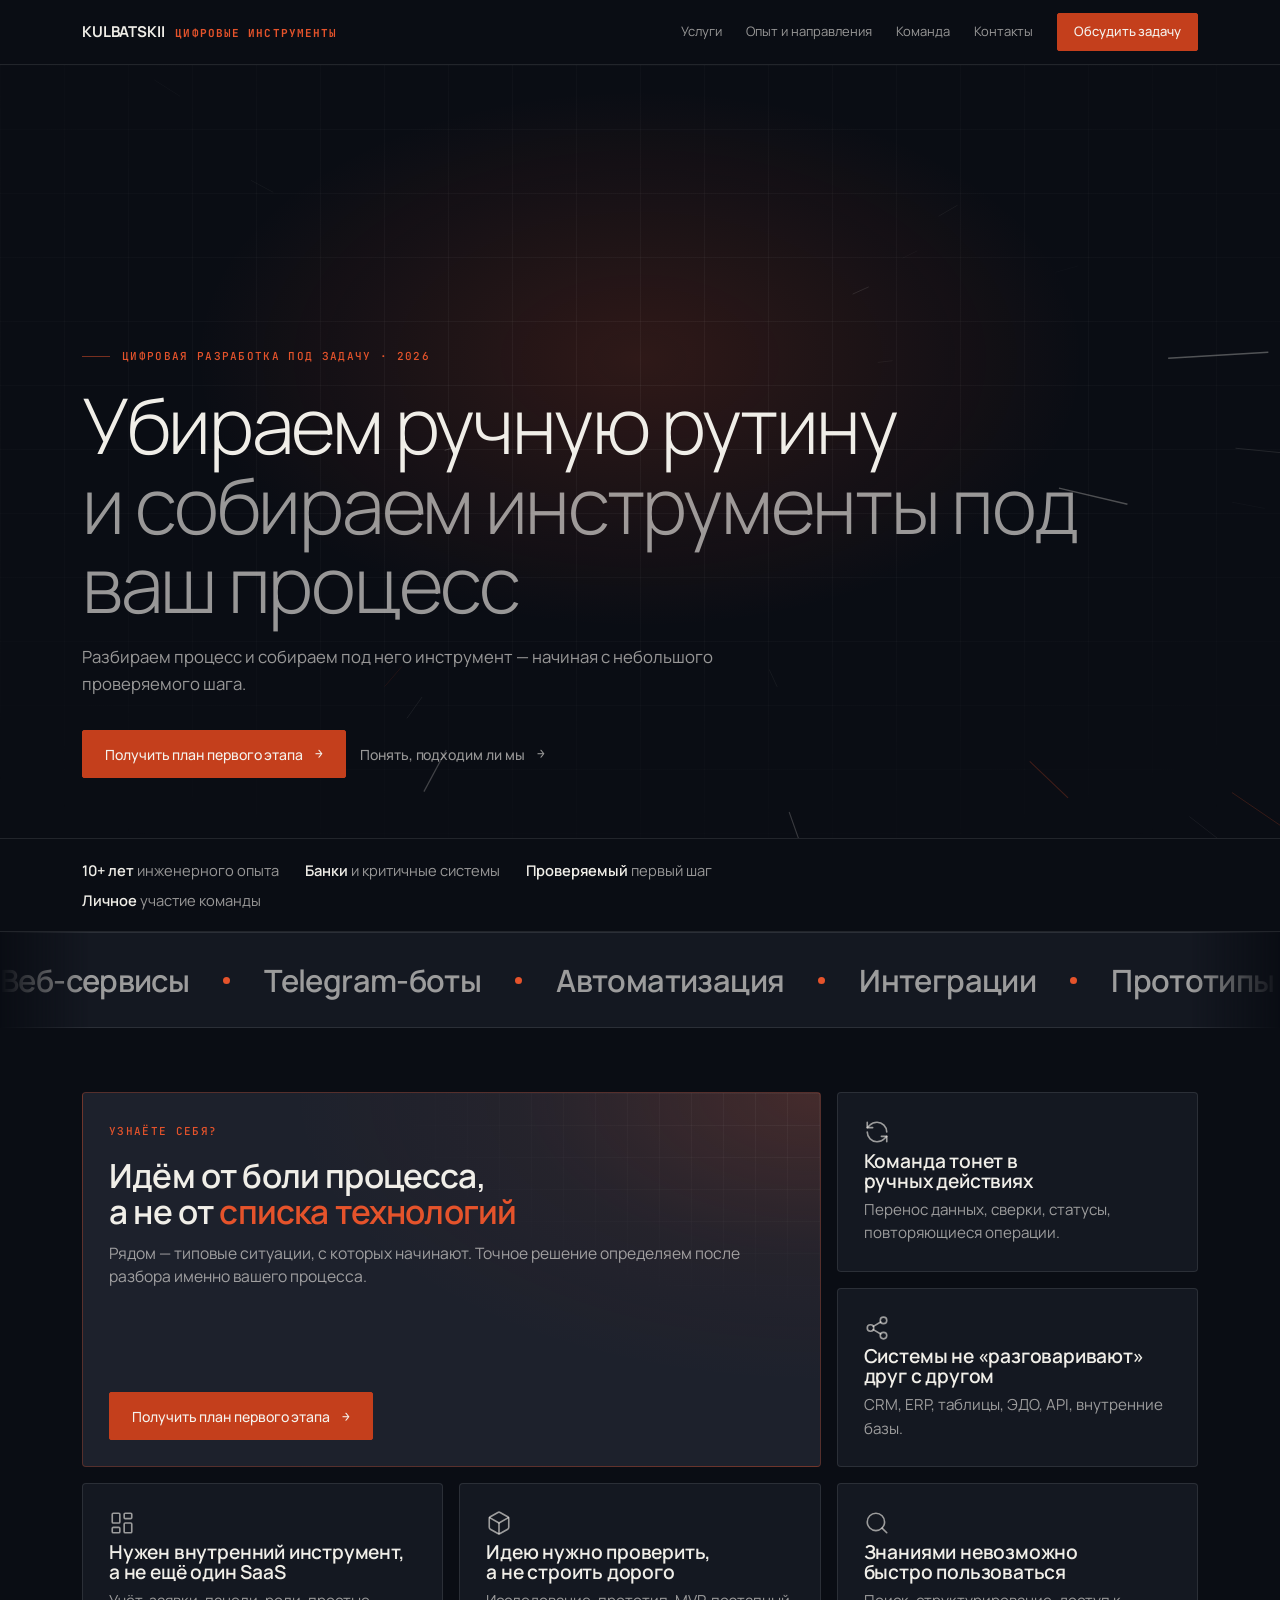
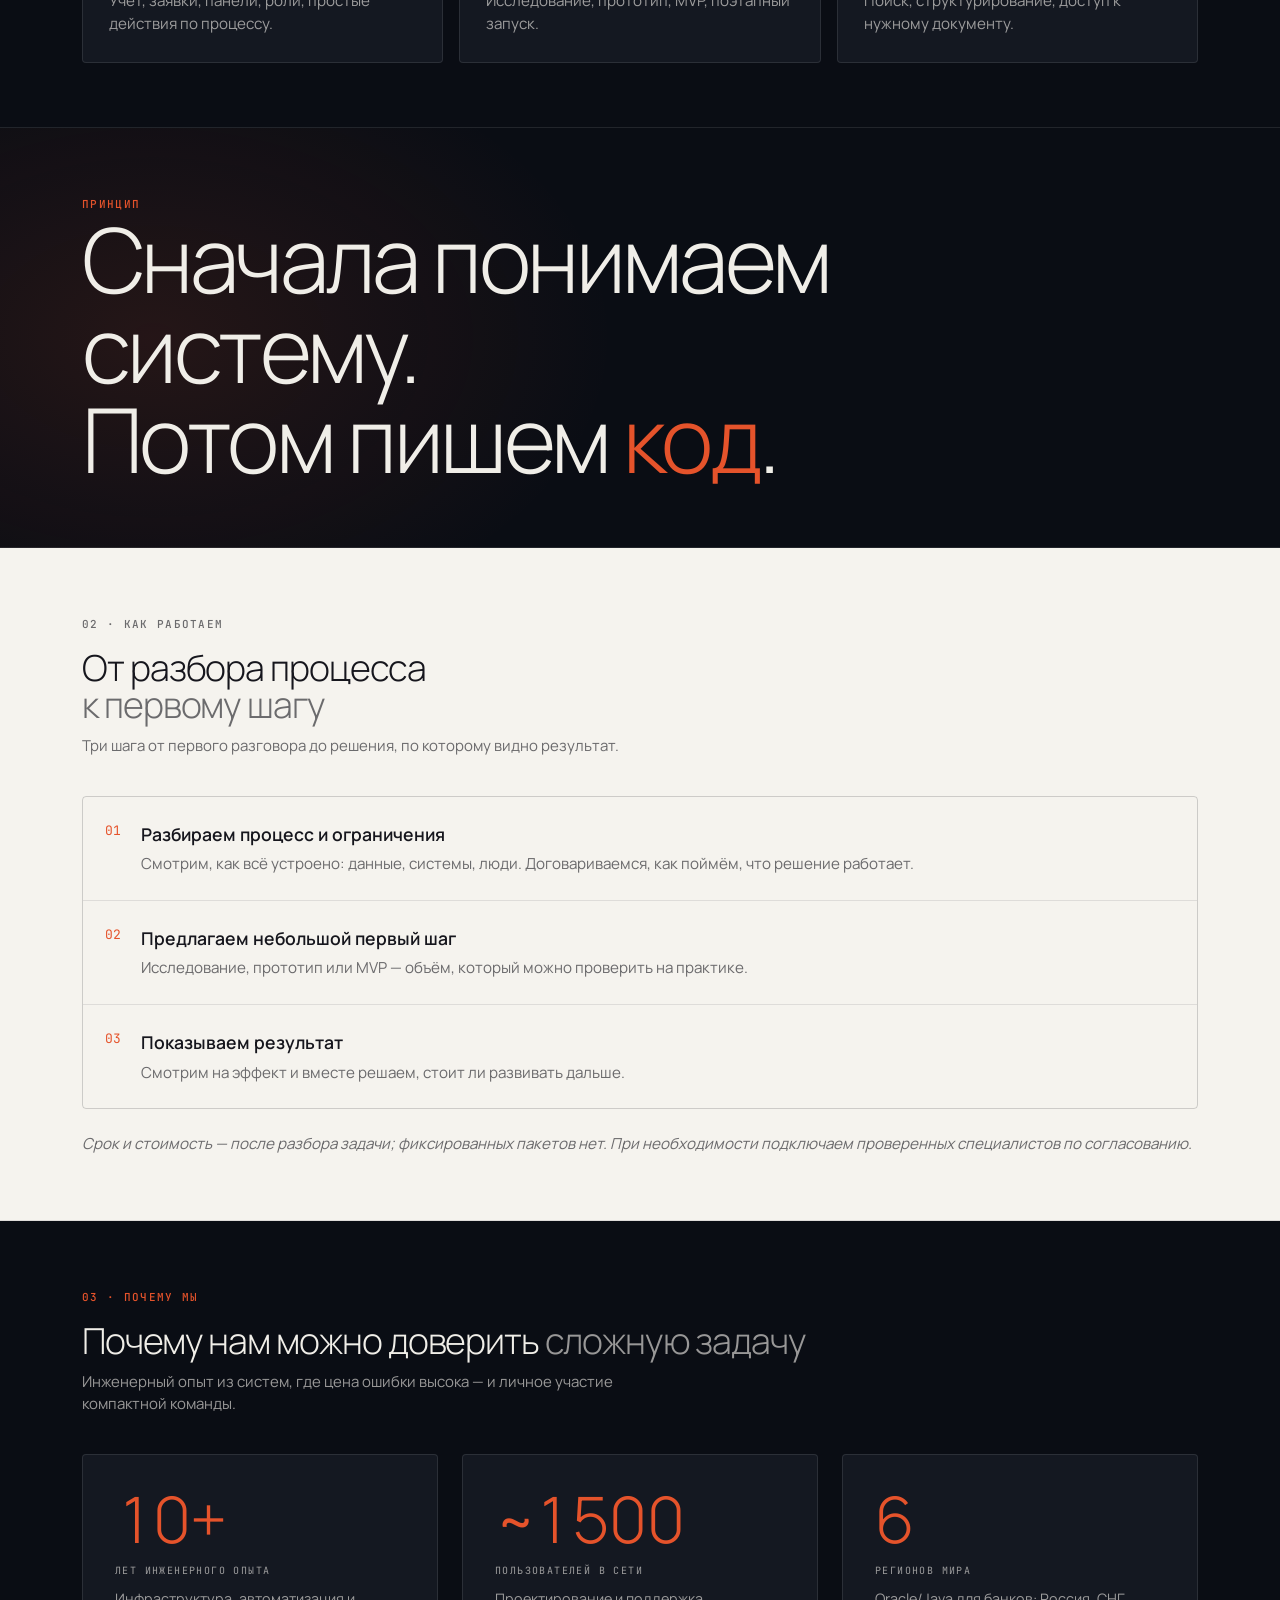
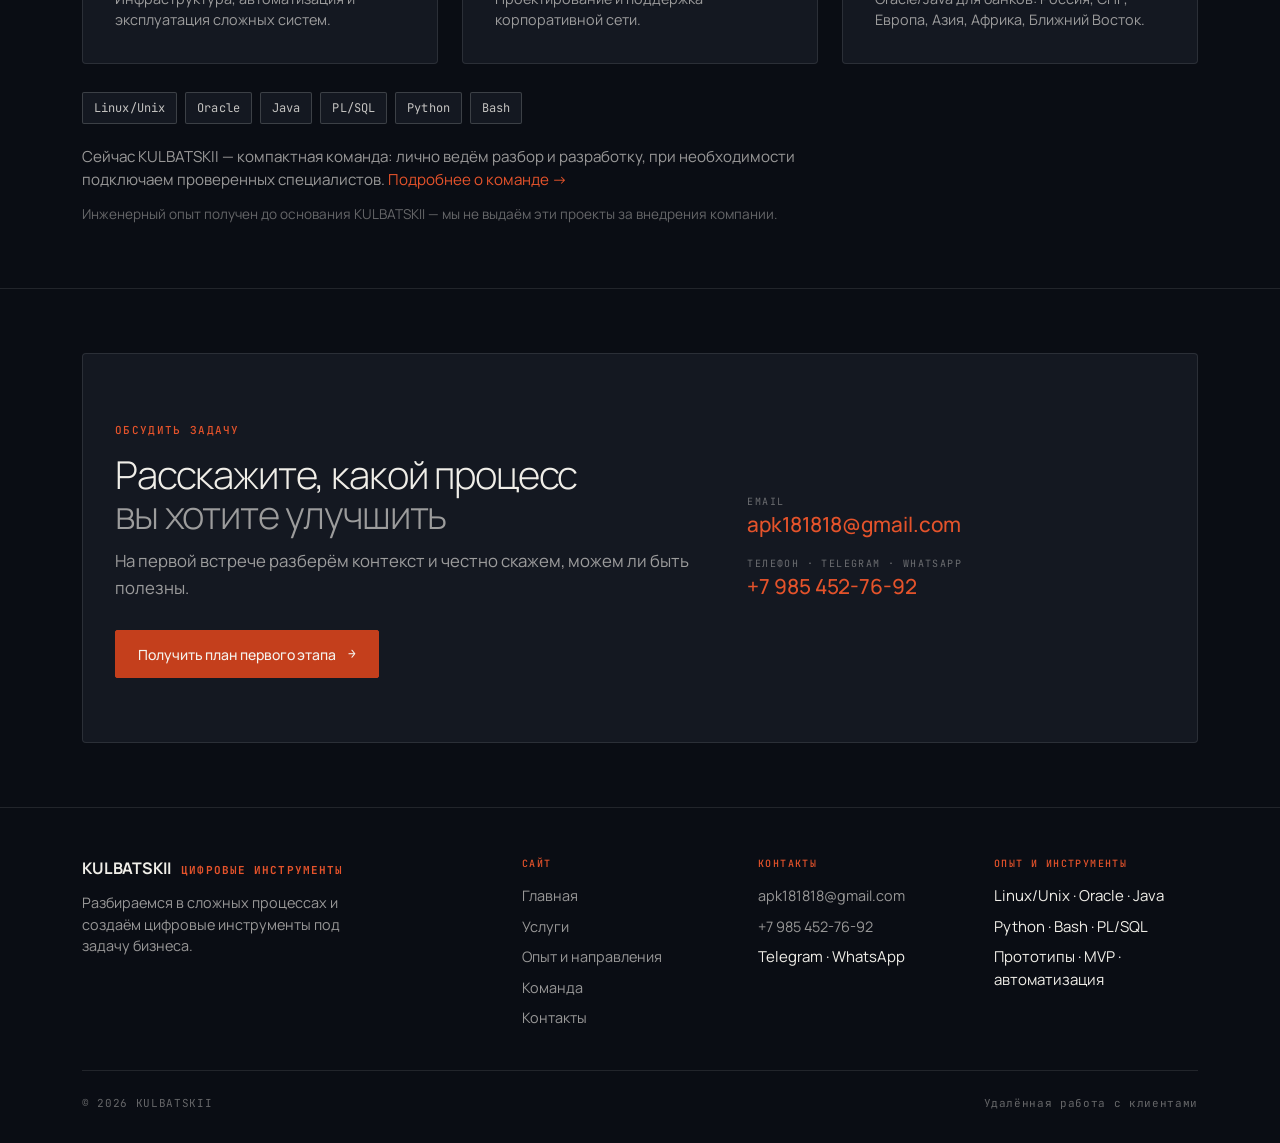
==== commit 659b86e7: "Внутренние страницы: поднял текст героя до уровня главной Базовый .ds-hero центрирует контент по вер" ====
--- a/index.html
+++ b/index.html
@@ -31,7 +31,7 @@
 
 <main>
 
-<header class="ds-hero">
+<header class="ds-hero ds-hero--home">
   <div class="wrap">
     <span class="meta meta-line meta--accent">ЦИФРОВАЯ РАЗРАБОТКА ПОД ЗАДАЧУ · 2026</span>
     <h1 style="margin-top:20px;">Убираем ручную рутину <br><em>и собираем инструменты под ваш процесс</em></h1>
--- a/css/main.css
+++ b/css/main.css
@@ -135,7 +135,8 @@
 }
 a:focus-visible,button:focus-visible,.btn:focus-visible{outline:2px solid var(--accent);outline-offset:2px;}
 
-.ds-hero{position:relative;overflow:hidden;min-height:86vh;min-height:86svh;display:flex;flex-direction:column;justify-content:flex-end;padding:104px 0 60px;border-bottom:1px solid var(--line);background:radial-gradient(56% 56% at 50% 38%,rgba(229,83,43,0.17),transparent 62%);}
+.ds-hero{position:relative;overflow:hidden;min-height:86vh;min-height:86svh;display:flex;flex-direction:column;justify-content:center;padding:104px 0 60px;border-bottom:1px solid var(--line);background:radial-gradient(56% 56% at 50% 38%,rgba(229,83,43,0.17),transparent 62%);}
+.ds-hero--home{justify-content:flex-end;}
 .section-paper.ds-hero{background:none;border-bottom-color:var(--paper-line);}
 .ds-hero::before{content:"";position:absolute;inset:0;background-image:linear-gradient(to right,var(--line-faint) 1px,transparent 1px),linear-gradient(to bottom,var(--line-faint) 1px,transparent 1px);background-size:64px 64px;pointer-events:none;mask-image:radial-gradient(110% 100% at 50% 40%,black 0%,transparent 72%);-webkit-mask-image:radial-gradient(110% 100% at 50% 40%,black 0%,transparent 72%);}
 .section-paper.ds-hero::before{background-image:linear-gradient(to right,var(--paper-line-faint) 1px,transparent 1px),linear-gradient(to bottom,var(--paper-line-faint) 1px,transparent 1px);}
